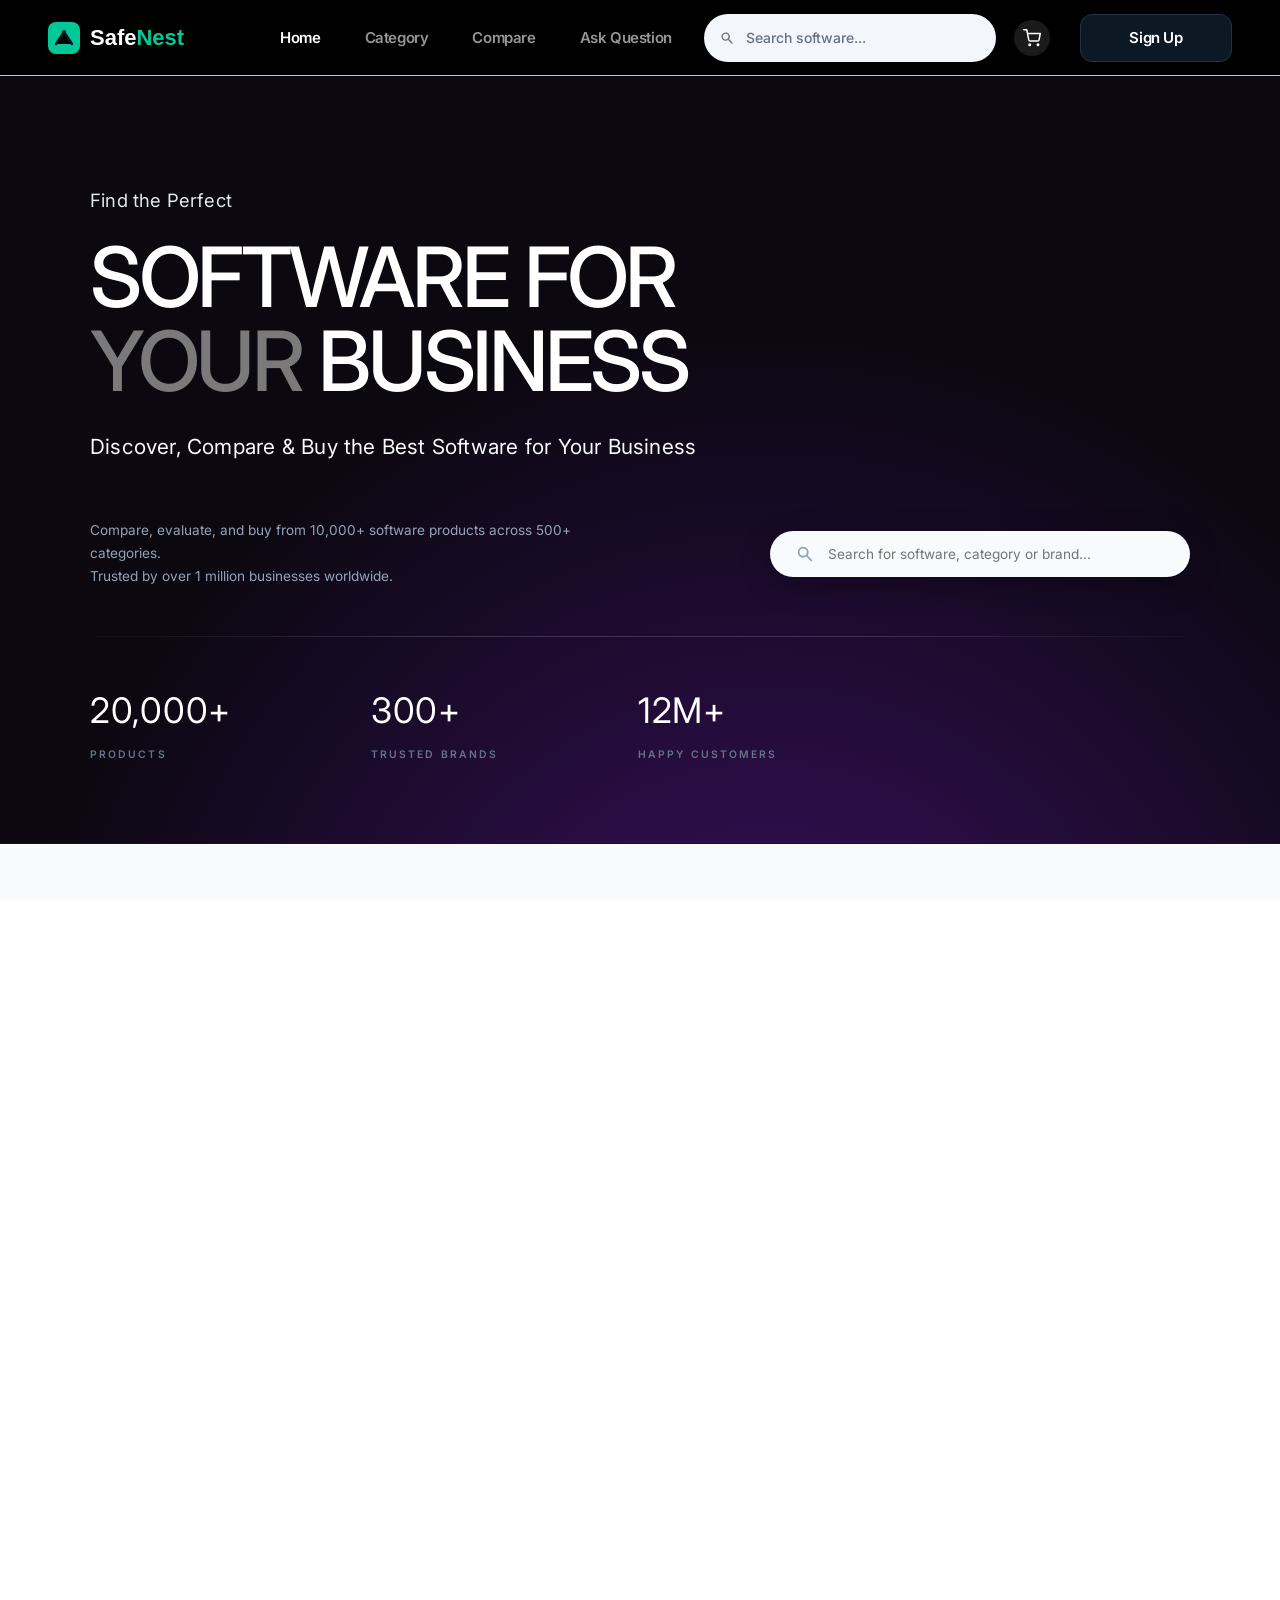
==== index.html @ b81ec0c4 "first" ====
﻿<!DOCTYPE html>
<html lang="en">

<head>
  <meta charset="UTF-8" />
  <meta name="viewport" content="width=device-width, initial-scale=1.0" />
  <title>SafeNest – Discover, Compare & Buy Software for Your Business</title>
  <meta name="description"
    content="Find 20,000+ business software solutions. Compare prices, read reviews, and buy the best software for your business needs." />
  <link rel="preconnect" href="https://fonts.googleapis.com" />
  <link rel="preconnect" href="https://fonts.gstatic.com" crossorigin />
  <link href="https://fonts.googleapis.com/css2?family=Inter:wght@400;500;600;700;800;900&display=swap"
    rel="stylesheet" />

  <link rel="stylesheet" href="main.css" />
</head>

<body style="margin:0;padding:0;font-family:'Inter',-apple-system,BlinkMacSystemFont,'Segoe UI',Roboto,sans-serif;">

  <!-- ═══════════════════════════════════════ HERO ═══════════════════════════════════════ -->
  <nav class="cmp-nav">
    <div class="cmp-nav-shell">
      <a class="cmp-nav-logo" href="index.html" aria-label="SafeNest Home">
        <img src="images/Logo_nav.svg" alt="SafeNest" />
      </a>
      <div class="cmp-nav-links">
        <a href="index.html" class="active">Home</a>
        <a href="products.html">Category</a>
        <a href="compare.html">Compare</a>
        <a href="index.html#experts">Ask Question</a>
      </div>
      <div class="cmp-nav-actions">
        <div class="cmp-nav-search">
          <svg width="14" height="14" viewBox="0 0 20 20" fill="#6b7280" aria-hidden="true">
            <path fill-rule="evenodd"
              d="M8 4a4 4 0 100 8 4 4 0 000-8zM2 8a6 6 0 1110.89 3.476l4.817 4.817a1 1 0 01-1.414 1.414l-4.816-4.816A6 6 0 012 8z"
              clip-rule="evenodd" />
          </svg>
          <input type="text" placeholder="Search software..." aria-label="Search software" />
        </div>
        <a href="pricing.html" aria-label="Cart" style="color: #fff; width: 36px; height: 36px; border-radius: 50%; background: rgba(255,255,255,0.1); display: flex; align-items: center; justify-content: center; text-decoration: none; transition: background 0.2s; margin-right: 12px;" onmouseover="this.style.background='rgba(255,255,255,0.2)'" onmouseout="this.style.background='rgba(255,255,255,0.1)'">
          <svg width="18" height="18" viewBox="0 0 24 24" fill="none" stroke="currentColor" stroke-width="2" stroke-linecap="round" stroke-linejoin="round">
            <circle cx="9" cy="21" r="1"></circle><circle cx="20" cy="21" r="1"></circle>
            <path d="M1 1h4l2.68 13.39a2 2 0 0 0 2 1.61h9.72a2 2 0 0 0 2-1.61L23 6H6"></path>
          </svg>
        </a>
        <button class="cmp-nav-signup" type="button">Sign Up</button>
      </div>
    </div>
  </nav>

    <style>
    .hero-custom-override {
      background: #0B0810;
      background: radial-gradient(circle at 60% 130%, #3A1061 0%, #0B0810 60%);
      padding: 110px 4% 80px;
      font-family: 'Inter', sans-serif;
      color: #fff;
      display: flex;
      flex-direction: column;
      justify-content: center;
      border-bottom: 1px solid rgba(255,255,255,0.05);
    }
    .hero-custom-inner {
      max-width: 1100px;
      margin: 0 auto;
      width: 100%;
    }
    .h-eyebrow {
      font-size: 1.15rem;
      font-weight: 400;
      color: #E2E8F0;
      margin-bottom: 20px;
      display: block;
      letter-spacing: 0.01em;
    }
    .h-title {
      font-size: clamp(3.2rem, 6.5vw, 6.2rem);
      font-weight: 500;
      line-height: 1;
      letter-spacing: -0.04em;
      margin: 0 0 28px;
      text-transform: uppercase;
    }
    .h-title span.muted {
      color: #7A7A7A;
    }
    .h-tagline {
      font-size: 1.3rem;
      font-weight: 400;
      color: #F8FAFC;
      margin-bottom: 56px;
      letter-spacing: 0.01em;
    }
    .h-bottom-row {
      display: flex;
      align-items: center;
      justify-content: space-between;
      gap: 40px;
      margin-bottom: 48px;
    }
    .h-desc {
      font-size: 0.85rem;
      line-height: 1.7;
      color: #94A3B8;
      max-width: 500px;
      font-weight: 400;
      margin: 0;
    }
    .h-search {
      background: #F8FAFC;
      border-radius: 999px;
      display: flex;
      align-items: center;
      padding: 14px 26px;
      width: 100%;
      max-width: 420px;
      gap: 14px;
      box-shadow: 0 8px 30px rgba(0,0,0,0.3);
    }
    .h-search svg {
      width: 18px;
      height: 18px;
      fill: #94A3B8;
      flex-shrink: 0;
    }
    .h-search input {
      background: transparent;
      border: none;
      outline: none;
      width: 100%;
      font-size: 0.85rem;
      color: #1E293B;
      font-family: inherit;
    }
    .h-separator {
      height: 1px;
      background: linear-gradient(90deg, rgba(255,255,255,0.02) 0%, rgba(255,255,255,0.15) 30%, rgba(255,255,255,0.15) 70%, rgba(255,255,255,0.02) 100%);
      width: 100%;
      margin: 0 0 45px;
    }
    .h-stats {
      display: flex;
      gap: 140px;
    }
    .h-stat-item {
      display: flex;
      flex-direction: column;
      gap: 8px;
    }
    .h-stat-num {
      font-size: 2.2rem;
      font-weight: 400;
      color: #fff;
      letter-spacing: 0.02em;
    }
    .h-stat-label {
      font-size: 0.65rem;
      font-weight: 600;
      color: #64748B;
      text-transform: uppercase;
      letter-spacing: 0.2em;
    }
    @media (max-width: 900px) {
      .h-bottom-row { flex-direction: column; align-items: flex-start; gap: 30px; }
      .h-stats { flex-wrap: wrap; gap: 40px; }
      .h-title { font-size: 3rem; }
      .h-search { max-width: 100%; }
    }
  </style>
  <section class="hero-custom-override">
    <div class="hero-custom-inner">
      <span class="h-eyebrow">Find the Perfect</span>
      <h1 class="h-title">SOFTWARE FOR<br /><span class="muted">YOUR</span> BUSINESS</h1>
      <p class="h-tagline">Discover, Compare &amp; Buy the Best Software for Your Business</p>

      <div class="h-bottom-row">
        <p class="h-desc">Compare, evaluate, and buy from 10,000+ software products across 500+ categories.<br/>Trusted by over 1 million businesses worldwide.</p>
        <form class="h-search" onsubmit="return false;">
          <svg viewBox="0 0 20 20" aria-hidden="true">
            <path fill-rule="evenodd" d="M8 4a4 4 0 100 8 4 4 0 000-8zM2 8a6 6 0 1110.89 3.476l4.817 4.817a1 1 0 01-1.414 1.414l-4.816-4.816A6 6 0 012 8z" clip-rule="evenodd" />
          </svg>
          <input type="text" placeholder="Search for software, category or brand..." aria-label="Search software, category or brand" />
        </form>
      </div>

      <div class="h-separator"></div>

      <div class="h-stats">
        <div class="h-stat-item">
          <div class="h-stat-num">20,000+</div>
          <div class="h-stat-label">PRODUCTS</div>
        </div>
        <div class="h-stat-item">
          <div class="h-stat-num">300+</div>
          <div class="h-stat-label">TRUSTED BRANDS</div>
        </div>
        <div class="h-stat-item">
          <div class="h-stat-num">12M+</div>
          <div class="h-stat-label">HAPPY CUSTOMERS</div>
        </div>
      </div>
    </div>
  </section>

  <!-- ═══════════════════════════════════════ POPULAR CATEGORIES ═══════════════════════════════════════ -->
  <section class="home-categories-section" style="padding:56px 0;background:#f8fafc;">
    <div class="container">
      <div class="home-categories-header"
        style="display:flex;align-items:end;justify-content:space-between;gap:24px;margin-bottom:28px;flex-wrap:wrap;">
        <div>
          <h2 style="font-size:clamp(1.4rem,3vw,2rem);font-weight:800;color:#1a2332;">Popular Software Categories</h2>
        </div>
        <a href="category.html" class="btn btn-outline">View All Categories &#8594;</a>
      </div>

      <div class="home-categories-grid"
        style="display:grid;grid-template-columns:repeat(4,minmax(0,1fr));gap:20px;margin-bottom:20px;">
        <a class="home-category-card" href="category.html"
          style="position:relative;height:200px;border-radius:18px;overflow:hidden;display:block;box-shadow:0 12px 30px rgba(15,23,42,.08);">
          <img src="images/pexels-pixabay-257904.jpg" alt="Accounting"
            style="width:100%;height:100%;object-fit:cover;display:block;" />
          <div
            style="position:absolute;inset:0;background:linear-gradient(180deg,transparent 30%,rgba(0,0,0,.76) 100%);">
          </div>
          <span style="position:absolute;left:16px;bottom:16px;font-size:1rem;font-weight:700;color:#fff;">Accounting
            &amp; Finance</span>
        </a>
        <a class="home-category-card" href="category.html"
          style="position:relative;height:200px;border-radius:18px;overflow:hidden;display:block;box-shadow:0 12px 30px rgba(15,23,42,.08);">
          <img src="images/pexels-fauxels-3184291.jpg" alt="ERP"
            style="width:100%;height:100%;object-fit:cover;display:block;" />
          <div
            style="position:absolute;inset:0;background:linear-gradient(180deg,transparent 30%,rgba(0,0,0,.76) 100%);">
          </div>
          <span style="position:absolute;left:16px;bottom:16px;font-size:1rem;font-weight:700;color:#fff;">ERP
            Software</span>
        </a>
        <a class="home-category-card" href="category.html"
          style="position:relative;height:200px;border-radius:18px;overflow:hidden;display:block;box-shadow:0 12px 30px rgba(15,23,42,.08);">
          <img src="images/workplace-violence-taking-place-colleagues.jpg" alt="HR"
            style="width:100%;height:100%;object-fit:cover;display:block;" />
          <div
            style="position:absolute;inset:0;background:linear-gradient(180deg,transparent 30%,rgba(0,0,0,.76) 100%);">
          </div>
          <span style="position:absolute;left:16px;bottom:16px;font-size:1rem;font-weight:700;color:#fff;">HR &amp;
            Payroll</span>
        </a>
        <a class="home-category-card" href="category.html"
          style="position:relative;height:200px;border-radius:18px;overflow:hidden;display:block;box-shadow:0 12px 30px rgba(15,23,42,.08);">
          <img src="images/pexels-alexfu-1188751.jpg" alt="CRM"
            style="width:100%;height:100%;object-fit:cover;display:block;" />
          <div
            style="position:absolute;inset:0;background:linear-gradient(180deg,transparent 30%,rgba(0,0,0,.76) 100%);">
          </div>
          <span style="position:absolute;left:16px;bottom:16px;font-size:1rem;font-weight:700;color:#fff;">CRM
            Software</span>
        </a>
      </div>

      <div class="home-categories-grid" style="display:grid;grid-template-columns:repeat(4,minmax(0,1fr));gap:20px;">
        <a class="home-category-card" href="category.html"
          style="position:relative;height:180px;border-radius:18px;overflow:hidden;display:block;box-shadow:0 12px 30px rgba(15,23,42,.08);">
          <img src="images/lock.jpeg" alt="Security" style="width:100%;height:100%;object-fit:cover;display:block;" />
          <div
            style="position:absolute;inset:0;background:linear-gradient(180deg,transparent 30%,rgba(0,0,0,.76) 100%);">
          </div>
          <span style="position:absolute;left:16px;bottom:16px;font-size:1rem;font-weight:700;color:#fff;">Cyber
            Security</span>
        </a>
        <a class="home-category-card" href="category.html"
          style="position:relative;height:180px;border-radius:18px;overflow:hidden;display:block;box-shadow:0 12px 30px rgba(15,23,42,.08);">
          <img src="images/pexels-markusspiske-4439901.jpg" alt="Cloud"
            style="width:100%;height:100%;object-fit:cover;display:block;" />
          <div
            style="position:absolute;inset:0;background:linear-gradient(180deg,transparent 30%,rgba(0,0,0,.76) 100%);">
          </div>
          <span style="position:absolute;left:16px;bottom:16px;font-size:1rem;font-weight:700;color:#fff;">Cloud
            Services</span>
        </a>
        <a class="home-category-card" href="category.html"
          style="position:relative;height:180px;border-radius:18px;overflow:hidden;display:block;box-shadow:0 12px 30px rgba(15,23,42,.08);">
          <img src="images/assets/Buy_files/img_cat_crm.webp" alt="Inventory"
            style="width:100%;height:100%;object-fit:cover;display:block;" />
          <div
            style="position:absolute;inset:0;background:linear-gradient(180deg,transparent 30%,rgba(0,0,0,.76) 100%);">
          </div>
          <span style="position:absolute;left:16px;bottom:16px;font-size:1rem;font-weight:700;color:#fff;">Inventory
            Management</span>
        </a>
        <a class="home-category-card" href="category.html"
          style="position:relative;height:180px;border-radius:18px;overflow:hidden;display:block;box-shadow:0 12px 30px rgba(15,23,42,.08);">
          <img src="images/pexels-ron-lach-8100067.jpg" alt="GST"
            style="width:100%;height:100%;object-fit:cover;display:block;" />
          <div
            style="position:absolute;inset:0;background:linear-gradient(180deg,transparent 30%,rgba(0,0,0,.76) 100%);">
          </div>
          <span style="position:absolute;left:16px;bottom:16px;font-size:1rem;font-weight:700;color:#fff;">GST &amp;
            Billing</span>
        </a>
      </div>
    </div>
  </section>

  <section class="home-compare-section" style="background:#003B3B;padding:56px 0;">
    <div class="container">
      <div class="home-compare-grid" style="display:grid;grid-template-columns:1fr 1fr;gap:48px;align-items:center;">
        <div>
          <h2 style="font-size:clamp(1.6rem,3vw,2.2rem);font-weight:800;color:#fff;line-height:1.2;margin-bottom:20px;">
            Explore and Compare<br />Software</h2>
          <p style="color:rgba(255,255,255,.65);font-size:0.92rem;line-height:1.75;margin-bottom:28px;max-width:420px;">
            Discover and compare software based on pricing, features, and specifications to make informed decisions for
            your business or personal needs.</p>
          <a href="products.html"
            style="display:inline-flex;align-items:center;gap:8px;border:1.5px solid rgba(255,255,255,.7);color:#fff;font-size:0.88rem;font-weight:600;padding:10px 22px;border-radius:8px;text-decoration:none;transition:all .2s;">Compare
            Software &#8594;</a>
        </div>
        <div style="display:flex;justify-content:center;">
          <div class="home-compare-card"
            style="background:#fff;border-radius:24px;padding:12px;box-shadow:0 20px 60px rgba(0,0,0,.25);position:relative;max-width:400px;width:100%;">
            <img src="images/step_3.png" alt="Business man comparing software"
              style="width:100%;height:auto;border-radius:16px;display:block;" />
            <div class="home-compare-payments"
              style="position:absolute;top:24px;right:24px;background:#fff;border-radius:12px;padding:10px 14px;box-shadow:0 4px 16px rgba(0,0,0,.12);">
              <div style="display:flex;gap:6px;align-items:center;margin-bottom:6px;">
                <span style="font-size:0.65rem;font-weight:700;color:#4285F4;">G Pay</span>
                <span style="font-size:0.65rem;font-weight:700;color:#6772E5;">stripe</span>
                <span style="font-size:0.65rem;font-weight:700;color:#00BAF2;">Paytm</span>
              </div>
              <div style="display:flex;gap:6px;align-items:center;">
                <span style="font-size:0.65rem;font-weight:700;color:#1A1F71;">VISA</span>
                <span
                  style="width:20px;height:13px;background:linear-gradient(135deg,#EB001B,#F79E1B);border-radius:3px;display:inline-block;"></span>
                <span style="font-size:0.65rem;font-weight:700;color:#FF6900;">bharatPe</span>
              </div>
            </div>
            <div class="home-compare-toast"
              style="position:absolute;bottom:36px;left:24px;background:#fff;border-radius:10px;padding:10px 14px;box-shadow:0 4px 16px rgba(0,0,0,.15);display:flex;align-items:center;gap:8px;">
              <span
                style="width:22px;height:22px;background:#00C896;border-radius:50%;display:flex;align-items:center;justify-content:center;font-size:0.7rem;color:#fff;flex-shrink:0;">&#10003;</span>
              <div>
                <div style="font-size:0.75rem;font-weight:700;color:#1A2332;">Congratulations</div>
                <div style="font-size:0.68rem;color:#94A3B8;">Your order is confirmed</div>
              </div>
            </div>
          </div>
        </div>
      </div>
    </div>
  </section>
  <section class="by-cat">
    <div class="by-cat-shell">
      <h2 class="by-cat-heading">Software by Category</h2>
      <div class="cat-tabs">
        <button class="cat-tab" type="button">Accounting Software</button>
        <button class="cat-tab active" type="button">Antivirus Software</button>
        <button class="cat-tab" type="button">HR Software</button>
        <button class="cat-tab" type="button">POS Software</button>
        <button class="cat-tab" type="button">CRM Software</button>
      </div>

      <div class="software-cards">
        <article class="sw-box-card">
          <div class="sw-box-media">
            <img src="images/592_QuickHealAntiVirusPro.webp" alt="Quick Heal Antivirus Pro" />
            <span class="sw-download">&#8595;</span>
          </div>
          <div class="sw-box-body">
            <div class="sw-box-name">Quick Heal Antivirus Pro</div>
            <div class="sw-box-vendor">Quick Heal Technologies</div>
            <div class="sw-box-rating">
              <span class="sw-stars">&#9733;&#9733;&#9733;&#9733;&#9734;</span>
              <span>4.0</span>
            </div>
            <div class="sw-box-price">&#8377;299 <span class="orig">&#8377;979</span></div>
            <div class="sw-box-save">Save 69%</div>
          </div>
        </article>

        <article class="sw-box-card">
          <div class="sw-box-media">
            <span class="sw-badge">Hot</span>
            <img src="images/4352_KasperskyAnti-Virus.webp" alt="Kaspersky Antivirus" />
          </div>
          <div class="sw-box-body">
            <div class="sw-box-name">Kaspersky Antivirus</div>
            <div class="sw-box-vendor">Kaspersky Lab</div>
            <div class="sw-box-rating">
              <span class="sw-stars">&#9733;&#9733;&#9733;&#9733;&#9734;</span>
              <span>4.2</span>
            </div>
            <div class="sw-box-price">&#8377;221 <span class="orig">&#8377;480</span></div>
            <div class="sw-box-save">Save 54%</div>
          </div>
        </article>

        <article class="sw-box-card">
          <div class="sw-box-media">
            <img src="images/29674_29674_K7UltimateSecurityInfiniti.webp" alt="K7 Ultimate Security Infiniti" />
          </div>
          <div class="sw-box-body">
            <div class="sw-box-name">K7 Ultimate Security Infiniti</div>
            <div class="sw-box-vendor">K7 Computing</div>
            <div class="sw-box-rating">
              <span class="sw-stars">&#9733;&#9733;&#9733;&#9733;&#9733;</span>
              <span>5.0</span>
            </div>
            <div class="sw-box-price">&#8377;2,372 <span class="orig">&#8377;13,999</span></div>
            <div class="sw-box-save">Save 83%</div>
          </div>
        </article>
      </div>
    </div>
  </section>


  <section class="home-enterprise" style="background:#0A3D2E;padding:64px 0;">
    <div class="container">
      <div class="home-enterprise-head" style="text-align:center;margin-bottom:48px;">
        <h2 style="font-size:clamp(1.6rem,3vw,2.2rem);font-weight:800;color:#fff;margin-bottom:16px;">Introducing
          SafeNest Enterprise</h2>
        <p style="color:rgba(255,255,255,.6);font-size:0.95rem;line-height:1.75;max-width:580px;margin:0 auto;">
          Streamlining tech discovery and procurement while enabling scalable, adaptable IT solutions for future growth.
        </p>
      </div>

      <div class="home-enterprise-grid" style="display:grid;grid-template-columns:1fr 1fr;gap:48px;align-items:center;">
        <div class="home-enterprise-media" style="position:relative;height:340px;">
          <div class="home-enterprise-main"
            style="position:absolute;top:0;left:60px;width:78%;border-radius:20px;overflow:hidden;box-shadow:0 20px 50px rgba(0,0,0,.3);">
            <img src="images/pexels-fauxels-3184291.jpg" alt="Enterprise Team"
              style="width:100%;height:auto;display:block;" />
          </div>
          <div class="home-enterprise-float"
            style="position:absolute;bottom:0;left:0;width:42%;border-radius:16px;overflow:hidden;box-shadow:0 12px 32px rgba(0,0,0,.35);border:4px solid #0A3D2E;">
            <img src="images/pexels-markusspiske-4439901.jpg" alt="Technology"
              style="width:100%;height:auto;display:block;" />
          </div>
        </div>

        <div class="home-enterprise-card-grid" style="display:grid;grid-template-columns:1fr 1fr;gap:16px;">
          <div class="home-enterprise-card"
            style="background:rgba(255,255,255,.08);border:1px solid rgba(255,255,255,.12);border-radius:16px;padding:22px;">
            <h4 style="font-size:1rem;font-weight:700;color:#fff;margin-bottom:8px;">Cyber Security</h4>
            <p style="font-size:0.82rem;color:rgba(255,255,255,.55);line-height:1.6;">Enterprise-grade protection for
              your business data</p>
          </div>
          <div class="home-enterprise-card"
            style="background:rgba(255,255,255,.08);border:1px solid rgba(255,255,255,.12);border-radius:16px;padding:22px;">
            <h4 style="font-size:1rem;font-weight:700;color:#fff;margin-bottom:8px;">Infrastructure</h4>
            <p style="font-size:0.82rem;color:rgba(255,255,255,.55);line-height:1.6;">Scalable and resilient IT
              infrastructure solutions</p>
          </div>
          <div class="home-enterprise-card"
            style="background:rgba(255,255,255,.08);border:1px solid rgba(255,255,255,.12);border-radius:16px;padding:22px;">
            <h4 style="font-size:1rem;font-weight:700;color:#fff;margin-bottom:8px;">Cloud Services</h4>
            <p style="font-size:0.82rem;color:rgba(255,255,255,.55);line-height:1.6;">Multi-cloud strategies for agile
              businesses</p>
          </div>
          <div class="home-enterprise-card"
            style="background:rgba(255,255,255,.08);border:1px solid rgba(255,255,255,.12);border-radius:16px;padding:22px;">
            <h4 style="font-size:1rem;font-weight:700;color:#fff;margin-bottom:8px;">Network</h4>
            <p style="font-size:0.82rem;color:rgba(255,255,255,.55);line-height:1.6;">High-performance networking and
              connectivity</p>
          </div>
        </div>
      </div>
    </div>
  </section>
  <section class="home-experts" style="background:#E8F6F3;padding:72px 0;" id="experts">
    <div class="container">
      <div class="home-experts-grid" style="display:grid;grid-template-columns:1fr 1.1fr;gap:56px;align-items:center;">

        <!-- LEFT: Heading + description -->
        <div class="home-experts-copy" style="padding-top:0;max-width:480px;">
          <h2
            style="font-size:clamp(1.7rem,3vw,2.4rem);font-weight:900;color:#1A2332;line-height:1.2;margin-bottom:18px;">
            Anything About Software<br /><span style="color:#006B54;">Ask Experts!!</span></h2>
          <p style="font-size:0.95rem;color:#475569;line-height:1.75;">Get bespoke advice from our senior software
            architects. Whether you're selecting a stack or optimizing legacy systems, we're here to guide your digital
            strategy.</p>
        </div>

        <!-- RIGHT: Form card -->
        <div class="home-experts-card"
          style="background:#fff;border-radius:20px;padding:32px;box-shadow:0 8px 32px rgba(0,0,0,.08);">
          <!-- Question section -->
          <div style="margin-bottom:24px;">
            <div style="font-size:0.72rem;font-weight:700;color:#94A3B8;letter-spacing:.08em;margin-bottom:6px;">
              ANYTHING ABOUT SOFTWARE... ASK EXPERTS!!</div>
            <div style="font-size:0.78rem;color:#64748B;margin-bottom:8px;">Ask your question</div>
            <textarea placeholder="E.g. 'Best use of accounting software'" rows="3"
              style="width:100%;border:1px solid #E2E8F0;border-radius:10px;padding:12px 14px;font-size:0.88rem;color:#1A2332;outline:none;resize:none;font-family:inherit;background:#F8FAFC;"></textarea>
          </div>

          <!-- I am looking for -->
          <div style="margin-bottom:24px;">
            <div style="font-size:0.72rem;font-weight:700;color:#94A3B8;letter-spacing:.08em;margin-bottom:12px;">I AM
              LOOKING FOR:</div>
            <div class="home-experts-radio-row" style="display:flex;gap:24px;align-items:center;">
              <label style="display:flex;align-items:center;gap:8px;font-size:0.88rem;color:#1A2332;cursor:pointer;">
                <input type="radio" name="intent" value="buy" style="accent-color:#006B54;width:16px;height:16px;" />
                Buying Software
              </label>
              <label style="display:flex;align-items:center;gap:8px;font-size:0.88rem;color:#1A2332;cursor:pointer;">
                <input type="radio" name="intent" value="info" style="accent-color:#006B54;width:16px;height:16px;" />
                Just Information
              </label>
            </div>
          </div>

          <!-- Notification section -->
          <div style="font-size:1rem;font-weight:700;color:#1A2332;margin-bottom:16px;">Where should we send secure
            notifications?</div>

          <!-- Full Name + Email -->
          <div class="home-experts-two-col"
            style="display:grid;grid-template-columns:1fr 1fr;gap:14px;margin-bottom:14px;">
            <div>
              <div style="font-size:0.7rem;font-weight:700;color:#94A3B8;letter-spacing:.08em;margin-bottom:6px;">FULL
                NAME</div>
              <input type="text" placeholder="John Doe"
                style="width:100%;border:1px solid #E2E8F0;border-radius:8px;padding:11px 13px;font-size:0.88rem;outline:none;font-family:inherit;background:#F8FAFC;box-sizing:border-box;" />
            </div>
            <div>
              <div style="font-size:0.7rem;font-weight:700;color:#94A3B8;letter-spacing:.08em;margin-bottom:6px;">EMAIL
                ID</div>
              <input type="email" placeholder="name@company.com"
                style="width:100%;border:1px solid #E2E8F0;border-radius:8px;padding:11px 13px;font-size:0.88rem;outline:none;font-family:inherit;background:#F8FAFC;box-sizing:border-box;" />
            </div>
          </div>

          <!-- Mobile + Profession -->
          <div class="home-experts-two-col"
            style="display:grid;grid-template-columns:1fr 1fr;gap:14px;margin-bottom:20px;">
            <div>
              <div style="font-size:0.7rem;font-weight:700;color:#94A3B8;letter-spacing:.08em;margin-bottom:6px;">MOBILE
                NO</div>
              <div class="home-experts-phone-row" style="display:flex;gap:6px;">
                <select
                  style="border:1px solid #E2E8F0;border-radius:8px;padding:11px 8px;font-size:0.85rem;outline:none;font-family:inherit;background:#F8FAFC;width:64px;">
                  <option>+1</option>
                  <option>+91</option>
                  <option>+44</option>
                </select>
                <input type="tel" placeholder="000-000-0000"
                  style="flex:1;border:1px solid #E2E8F0;border-radius:8px;padding:11px 13px;font-size:0.88rem;outline:none;font-family:inherit;background:#F8FAFC;" />
              </div>
            </div>
            <div>
              <div style="font-size:0.7rem;font-weight:700;color:#94A3B8;letter-spacing:.08em;margin-bottom:6px;">SELECT
                PROFESSION</div>
              <select
                style="width:100%;border:1px solid #E2E8F0;border-radius:8px;padding:11px 13px;font-size:0.88rem;outline:none;font-family:inherit;background:#F8FAFC;color:#64748B;">
                <option>Choose your role</option>
                <option>Business Owner</option>
                <option>IT Manager</option>
                <option>Developer</option>
                <option>Student</option>
                <option>Other</option>
              </select>
            </div>
          </div>

          <!-- Privacy note + Submit -->
          <div style="font-size:0.74rem;color:#94A3B8;margin-bottom:14px;line-height:1.6;">By submitting this form, you
            agree to our <a href="#" style="color:#006B54;text-decoration:underline;">Privacy Policy</a> and will
            receive a secure notification once an expert reviews your inquiry.</div>
          <button
            style="width:100%;background:#0A3D2E;color:#fff;font-size:0.92rem;font-weight:700;padding:15px;border:none;border-radius:10px;cursor:pointer;letter-spacing:.02em;">Submit
            Your Question</button>
        </div>

      </div>
    </div>
  </section>

  <!-- ═══════════════════════════════════════ EXPERT GUIDANCE BANNER ═══════════════════════════════════════ -->
  <div class="expert-banner">
    <div class="container">
      <div class="expert-inner">
        <div>
          <h3>Need Expert Guidance? We're Here to Help!</h3>
          <p>Talk to our software experts and get personalised recommendations for your business.</p>
        </div>
        <div class="expert-cta-actions" style="display:flex;gap:12px;flex-wrap:wrap;">
          <a href="tel:+918080908090" class="btn btn-outline-white"> +91 8080 908090</a>
          <a href="#experts" class="btn btn-primary">Ask an Expert</a>
        </div>
      </div>
    </div>
  </div>

  <!-- ═══════════════════════════════════════ FOOTER ═══════════════════════════════════════ -->
  <footer class="footer">
    <div class="container">
      <div class="footer-grid">
        <div class="footer-brand">
          <a href="index.html" class="nav-logo" style="font-size:1.2rem;">
            <svg viewBox="0 0 32 32" fill="none">
              <rect width="32" height="32" rx="8" fill="#00C896" />
              <path d="M8 22L16 10l8 12" stroke="#0A1628" stroke-width="2.5" stroke-linecap="round"
                stroke-linejoin="round" />
              <circle cx="16" cy="10" r="2" fill="#0A1628" />
            </svg>
            Safe<span>Nest</span>
          </a>
          <p>India's most trusted software marketplace. Discover, compare, and buy the best software for your business
            needs.</p>
          <div class="app-badges">
            <a href="#" class="app-badge">📱 App Store</a>
            <a href="#" class="app-badge">▶ Google Play</a>
          </div>
          <div class="footer-socials" style="margin-top:16px;">
            <a href="#">in</a>
            <a href="#">𝕏</a>
            <a href="#">f</a>
            <a href="#">▶</a>
          </div>
        </div>

        <div class="footer-col">
          <h4>Products</h4>
          <ul>
            <li><a href="products.html">All Software</a></li>
            <li><a href="category.html">Categories</a></li>
            <li><a href="#">New Arrivals</a></li>
            <li><a href="#">Deals &amp; Offers</a></li>
            <li><a href="#">Top Rated</a></li>
            <li><a href="#">Free Software</a></li>
          </ul>
        </div>

        <div class="footer-col">
          <h4>Company</h4>
          <ul>
            <li><a href="#">About Us</a></li>
            <li><a href="#">Careers</a></li>
            <li><a href="#">Press</a></li>
            <li><a href="#">Partners</a></li>
            <li><a href="#">Blog</a></li>
            <li><a href="#">Contact</a></li>
          </ul>
        </div>

        <div class="footer-col">
          <h4>Resources</h4>
          <ul>
            <li><a href="#">Buyer's Guide</a></li>
            <li><a href="#">Software Reviews</a></li>
            <li><a href="#">Comparisons</a></li>
            <li><a href="#">Case Studies</a></li>
            <li><a href="#">Webinars</a></li>
            <li><a href="#">API Docs</a></li>
          </ul>
        </div>

        <div class="footer-col">
          <h4>Support</h4>
          <ul>
            <li><a href="#">Help Centre</a></li>
            <li><a href="#">Live Chat</a></li>
            <li><a href="#">Privacy Policy</a></li>
            <li><a href="#">Terms of Service</a></li>
            <li><a href="#">Refund Policy</a></li>
            <li><a href="#">Sitemap</a></li>
          </ul>
        </div>
      </div>

      <div class="footer-bottom">
        <p style="color:rgba(255,255,255,.4);">© 2025 SafeNest Pvt. Ltd. All rights reserved.</p>
        <p style="color:rgba(255,255,255,.4);">Made with in India</p>
      </div>
    </div>
  </footer>

  <script>
    (() => {
      const STYLE_ID = "page-loader-style";
      const OVERLAY_ID = "page-loader-overlay";
      const NAV_STYLE_ID = "page-loader-nav-style";
      const NAV_DELAY_MS = 720;
      let isNavigating = false;

      const addStyle = (id, css) => {
        if (document.getElementById(id)) return;
        const style = document.createElement("style");
        style.id = id;
        style.textContent = css;
        document.head.appendChild(style);
      };

      const ensureStyles = () => {
        addStyle(
          STYLE_ID,
          `.page-loader-active{overflow:hidden}.page-loader-overlay{position:fixed;inset:0;display:flex;align-items:center;justify-content:center;background:rgba(4,7,12,.94);opacity:0;visibility:hidden;pointer-events:none;transition:opacity .25s ease,visibility .25s ease;z-index:99999}.page-loader-overlay.is-visible{opacity:1;visibility:visible;pointer-events:auto}.page-loader-overlay .loader-wrapper{position:relative;display:flex;align-items:center;justify-content:center;gap:2px;min-height:120px;margin:0;font-family:'Poppins','Inter',sans-serif;font-size:1.6em;font-weight:600;user-select:none;color:#fff;transform:scale(1.5)}.page-loader-overlay .loader{position:absolute;inset:0;z-index:1;background-color:transparent;-webkit-mask:repeating-linear-gradient(90deg,transparent 0,transparent 6px,#000 7px,#000 8px);mask:repeating-linear-gradient(90deg,transparent 0,transparent 6px,#000 7px,#000 8px)}.page-loader-overlay .loader::after{content:'';position:absolute;inset:0;background-image:radial-gradient(circle at 50% 50%,rgb(200,255,0) 0,transparent 50%),radial-gradient(circle at 45% 45%,#f00 0,transparent 45%),radial-gradient(circle at 55% 55%,#0ff 0,transparent 45%),radial-gradient(circle at 45% 55%,#0f0 0,transparent 45%),radial-gradient(circle at 55% 45%,#00f 0,transparent 45%);-webkit-mask:radial-gradient(circle at 50% 50%,transparent 0,transparent 10%,#000 25%);mask:radial-gradient(circle at 50% 50%,transparent 0,transparent 10%,#000 25%);animation:page-loader-transform 2s infinite alternate,page-loader-opacity 4s infinite;animation-timing-function:cubic-bezier(.6,.8,.5,1)}.page-loader-overlay .loader-letter{display:inline-block;opacity:0;animation:page-loader-letter 4s infinite linear;z-index:2}.page-loader-overlay .loader-letter:nth-child(1){animation-delay:.10s}.page-loader-overlay .loader-letter:nth-child(2){animation-delay:.205s}.page-loader-overlay .loader-letter:nth-child(3){animation-delay:.31s}.page-loader-overlay .loader-letter:nth-child(4){animation-delay:.415s}.page-loader-overlay .loader-letter:nth-child(5){animation-delay:.521s}.page-loader-overlay .loader-letter:nth-child(6){animation-delay:.626s}.page-loader-overlay .loader-letter:nth-child(7){animation-delay:.731s}@keyframes page-loader-transform{0%{transform:translateX(-55%)}100%{transform:translateX(55%)}}@keyframes page-loader-opacity{0%,100%{opacity:0}15%{opacity:1}65%{opacity:0}}@keyframes page-loader-letter{0%{opacity:0}5%{opacity:1;text-shadow:0 0 4px #000;transform:scale(1.1) translateY(-2px)}20%{opacity:.2}100%{opacity:0}}@media (max-width:640px){.page-loader-overlay .loader-wrapper{transform:scale(1.05);font-size:1.35em}}`
        );
      };

      const ensureOverlay = () => {
        let overlay = document.getElementById(OVERLAY_ID);
        if (overlay) return overlay;

        overlay = document.createElement("div");
        overlay.id = OVERLAY_ID;
        overlay.className = "page-loader-overlay";
        overlay.setAttribute("aria-hidden", "true");
        overlay.innerHTML =
          '<div class="loader-wrapper"><span class="loader-letter">L</span><span class="loader-letter">O</span><span class="loader-letter">A</span><span class="loader-letter">D</span><span class="loader-letter">I</span><span class="loader-letter">N</span><span class="loader-letter">G</span><div class="loader"></div></div>';
        document.body.appendChild(overlay);
        return overlay;
      };

      const ensureNavStyles = () => {
        addStyle(
          NAV_STYLE_ID,
          `.cmp-nav-toggle{display:none;width:46px;height:46px;align-items:center;justify-content:center;flex-direction:column;gap:5px;border:1px solid rgba(255,255,255,.14);border-radius:14px;background:#0d1825;color:#fff;box-shadow:0 10px 24px rgba(0,0,0,.18);flex:0 0 auto}.cmp-nav-toggle span{display:block;width:18px;height:2px;background:currentColor;border-radius:999px;transition:transform .2s ease,opacity .2s ease}.cmp-nav-toggle[aria-expanded='true'] span:nth-child(1){transform:translateY(7px) rotate(45deg)}.cmp-nav-toggle[aria-expanded='true'] span:nth-child(2){opacity:0}.cmp-nav-toggle[aria-expanded='true'] span:nth-child(3){transform:translateY(-7px) rotate(-45deg)}@media (max-width:900px){.cmp-nav{padding:14px 16px !important;min-height:auto !important;align-items:center !important;gap:12px !important}.cmp-nav-shell{width:100% !important;min-height:auto !important;padding:0 !important}.cmp-nav,.cmp-nav-shell{display:flex !important;flex-wrap:wrap !important;align-items:center !important;justify-content:space-between !important;row-gap:12px !important}.cmp-nav-logo{margin-right:auto !important}.cmp-nav-toggle{display:inline-flex !important}.cmp-nav .cmp-nav-links,.cmp-nav .cmp-nav-actions{display:none !important;width:100% !important;flex:0 0 100% !important;margin-left:0 !important}.cmp-nav.cmp-nav-open,.cmp-nav.cmp-nav-open .cmp-nav-shell,.cmp-nav.cmp-nav-open .cmp-nav-links,.cmp-nav.cmp-nav-open .cmp-nav-actions{background:#000 !important}.cmp-nav.cmp-nav-open .cmp-nav-links{display:flex !important;flex-direction:column !important;align-items:stretch !important;gap:8px !important;padding-top:8px !important}.cmp-nav.cmp-nav-open .cmp-nav-links a{display:block !important;width:100% !important;padding:12px 14px !important;border-radius:12px !important;background:rgba(255,255,255,.04) !important}.cmp-nav.cmp-nav-open .cmp-nav-actions{display:flex !important;flex-direction:column !important;align-items:stretch !important;gap:12px !important;padding-bottom:4px !important}.cmp-nav.cmp-nav-open .cmp-nav-search{display:flex !important;width:100% !important;max-width:none !important;min-width:0 !important;height:48px !important}.cmp-nav.cmp-nav-open .cmp-nav-actions>a{margin-right:0 !important;align-self:flex-start !important}.cmp-nav.cmp-nav-open .cmp-nav-signup{width:100% !important;min-width:0 !important}}@media (max-width:560px){.cmp-nav{padding:12px 14px !important}.cmp-nav-logo img{height:34px !important}}`
        );
      };

      const setNavOpenState = (nav, toggle, isOpen) => {
        nav.classList.toggle("cmp-nav-open", isOpen);
        toggle.setAttribute("aria-expanded", isOpen ? "true" : "false");
        toggle.setAttribute("aria-label", isOpen ? "Close navigation menu" : "Open navigation menu");
      };

      const setupMobileNav = () => {
        ensureNavStyles();

        document.querySelectorAll(".cmp-nav").forEach((nav, index) => {
          if (nav.dataset.mobileNavReady === "true") return;

          const navShell = nav.querySelector(".cmp-nav-shell");
          const toggleHost = navShell || nav;
          const links = toggleHost.querySelector(".cmp-nav-links");
          const actions = toggleHost.querySelector(".cmp-nav-actions");
          if (!links || !actions) return;

          const toggle = document.createElement("button");
          toggle.type = "button";
          toggle.className = "cmp-nav-toggle";
          toggle.setAttribute("aria-expanded", "false");
          toggle.setAttribute("aria-label", "Open navigation menu");
          toggle.setAttribute("aria-controls", `cmp-mobile-nav-${index}`);
          toggle.innerHTML = "<span></span><span></span><span></span>";

          links.id = `cmp-mobile-nav-${index}`;
          toggleHost.insertBefore(toggle, links);

          toggle.addEventListener("click", () => {
            setNavOpenState(nav, toggle, !nav.classList.contains("cmp-nav-open"));
          });

          const closeOnLink = (event) => {
            if (event.target.closest("a[href]")) setNavOpenState(nav, toggle, false);
          };

          links.addEventListener("click", closeOnLink);
          actions.addEventListener("click", closeOnLink);

          document.addEventListener("click", (event) => {
            if (!nav.contains(event.target)) setNavOpenState(nav, toggle, false);
          });

          document.addEventListener("keydown", (event) => {
            if (event.key === "Escape") setNavOpenState(nav, toggle, false);
          });

          window.addEventListener("resize", () => {
            if (window.innerWidth > 900) setNavOpenState(nav, toggle, false);
          });

          nav.dataset.mobileNavReady = "true";
        });
      };

      const ensureLoader = () => {
        ensureStyles();
        return ensureOverlay();
      };

      const resetLoader = () => {
        const overlay = document.getElementById(OVERLAY_ID);
        isNavigating = false;
        document.body.classList.remove("page-loader-active");
        if (overlay) overlay.classList.remove("is-visible");
      };

      const showLoader = (nextHref) => {
        const overlay = ensureLoader();
        if (isNavigating) return;

        isNavigating = true;
        document.body.classList.add("page-loader-active");
        overlay.classList.add("is-visible");

        if (nextHref) {
          window.setTimeout(() => {
            window.location.href = nextHref;
          }, NAV_DELAY_MS);
        }
      };

      const isModifiedClick = (event) =>
        event.metaKey || event.ctrlKey || event.shiftKey || event.altKey || event.button !== 0;

      const isSameDocument = (url) =>
        url.pathname === window.location.pathname && url.search === window.location.search;

      const resolveInternalHref = (rawHref) => {
        if (!rawHref) return null;
        const trimmedHref = rawHref.trim();
        if (!trimmedHref || trimmedHref === "#" || trimmedHref.startsWith("javascript:")) return null;
        if (trimmedHref.startsWith("mailto:") || trimmedHref.startsWith("tel:")) return null;

        const url = new URL(trimmedHref, window.location.href);
        return url.origin === window.location.origin ? url : null;
      };

      const handleInlineLocationClick = (event) => {
        const trigger = event.target.closest("[onclick*='location.href'], [onclick*='window.location.href']");
        if (!trigger || trigger.closest("a[href]")) return false;

        const onclickValue = trigger.getAttribute("onclick");
        const match = onclickValue && onclickValue.match(/(?:window\.)?location\.href\s*=\s*['"]([^'"]+)['"]/);
        if (!match) return false;

        const url = resolveInternalHref(match[1]);
        if (!url || isSameDocument(url)) return false;

        event.preventDefault();
        event.stopPropagation();
        if (typeof event.stopImmediatePropagation === "function") event.stopImmediatePropagation();
        showLoader(url.href);
        return true;
      };

      const handleAnchorClick = (event) => {
        const anchor = event.target.closest("a[href]");
        if (!anchor) return;
        if (anchor.target && anchor.target !== "_self") return;
        if (anchor.hasAttribute("download") || anchor.dataset.noLoader !== undefined) return;
        if (isModifiedClick(event)) return;

        const url = resolveInternalHref(anchor.getAttribute("href"));
        if (!url || isSameDocument(url)) return;

        event.preventDefault();
        showLoader(url.href);
      };

      const bindEvents = () => {
        document.addEventListener(
          "click",
          (event) => {
            if (handleInlineLocationClick(event)) return;
            handleAnchorClick(event);
          },
          true
        );
        window.addEventListener("pageshow", resetLoader);
        window.addEventListener("load", resetLoader);
      };

      const init = () => {
        ensureLoader();
        setupMobileNav();
        resetLoader();
        bindEvents();
        window.showPageLoader = showLoader;
      };

      if (document.readyState === "loading") {
        document.addEventListener("DOMContentLoaded", init);
      } else {
        init();
      }
    })();
  </script>
</body>

</html>
---- main.css ----
/* =============================================
   SAFENEST CLONE — style.css
   Design System: Inter · Dark Teal · Premium SaaS
   ============================================= */

/* 1. Google Fonts */
@import url('https://fonts.googleapis.com/css2?family=Inter:wght@300;400;500;600;700;800;900&display=swap');

/* 2. CSS Custom Properties */
:root {
  --clr-primary:    #0A3D2E;   /* deep forest green */
  --clr-primary-md: #0D5C40;
  --clr-accent:     #00C896;   /* bright teal-green */
  --clr-accent-lt:  #E6FBF5;
  --clr-dark:       #0A1628;   /* near-black navy */
  --clr-dark2:      #112240;
  --clr-white:      #FFFFFF;
  --clr-gray-50:    #F8FAFC;
  --clr-gray-100:   #F1F5F9;
  --clr-gray-200:   #E2E8F0;
  --clr-gray-400:   #94A3B8;
  --clr-gray-600:   #475569;
  --clr-gray-800:   #1E293B;
  --clr-text:       #1A2332;
  --clr-text-muted: #64748B;
  --clr-border:     #E2E8F0;
  --clr-yellow:     #F59E0B;
  --clr-red:        #EF4444;

  --ff-base: 'Inter', system-ui, -apple-system, sans-serif;
  --fw-light:  300;
  --fw-reg:    400;
  --fw-med:    500;
  --fw-semi:   600;
  --fw-bold:   700;
  --fw-xbold:  800;
  --fw-black:  900;

  --radius-sm:  6px;
  --radius-md:  12px;
  --radius-lg:  20px;
  --radius-xl:  28px;
  --radius-full: 9999px;

  --shadow-sm: 0 1px 3px rgba(0,0,0,.07);
  --shadow-md: 0 4px 16px rgba(0,0,0,.09);
  --shadow-lg: 0 10px 40px rgba(0,0,0,.12);

  --transition: 0.22s ease;

  --container: 1240px;
  --nav-h: 68px;
}

/* 3. Reset & Base */
*, *::before, *::after { box-sizing: border-box; margin: 0; padding: 0; }
html { scroll-behavior: smooth; -webkit-text-size-adjust: 100%; height: 100%; }
body {
  font-family: var(--ff-base);
  font-size: 15px;
  line-height: 1.6;
  color: var(--clr-text);
  background: var(--clr-white);
  -webkit-font-smoothing: antialiased;
  height: 100%;
}
img { display: block; max-width: 100%; height: auto; }
a { color: inherit; text-decoration: none; }
ul { list-style: none; }
button { font-family: inherit; cursor: pointer; border: none; background: none; }
input, select, textarea { font-family: inherit; }

/* 4. Utility Layout */
.container {
  width: 100%;
  max-width: var(--container);
  margin: 0 auto;
  padding: 0 24px;
}
.section { padding: 72px 0; }
.section-sm { padding: 48px 0; }
.flex { display: flex; }
.flex-center { display: flex; align-items: center; justify-content: center; }
.flex-between { display: flex; align-items: center; justify-content: space-between; }
.grid-2 { display: grid; grid-template-columns: repeat(2, 1fr); gap: 24px; }
.grid-3 { display: grid; grid-template-columns: repeat(3, 1fr); gap: 24px; }
.grid-4 { display: grid; grid-template-columns: repeat(4, 1fr); gap: 20px; }
.grid-5 { display: grid; grid-template-columns: repeat(5, 1fr); gap: 16px; }
.text-center { text-align: center; }
.text-muted { color: var(--clr-text-muted); }
.text-accent { color: var(--clr-accent); }
.text-white { color: var(--clr-white); }
.fw-semi { font-weight: var(--fw-semi); }
.fw-bold { font-weight: var(--fw-bold); }
.gap-8 { gap: 8px; }
.gap-12 { gap: 12px; }
.gap-16 { gap: 16px; }

/* 5. Typography Scale */
.h1 { font-size: clamp(2rem, 5vw, 3.4rem); font-weight: var(--fw-black); line-height: 1.15; }
.h2 { font-size: clamp(1.5rem, 3vw, 2.2rem); font-weight: var(--fw-bold); line-height: 1.25; }
.h3 { font-size: clamp(1.1rem, 2.5vw, 1.5rem); font-weight: var(--fw-bold); line-height: 1.3; }
.h4 { font-size: 1.1rem; font-weight: var(--fw-semi); }
.section-tag {
  display: inline-block;
  font-size: 0.78rem;
  font-weight: var(--fw-semi);
  letter-spacing: .12em;
  text-transform: uppercase;
  color: var(--clr-accent);
  margin-bottom: 10px;
}
.section-title { font-size: clamp(1.4rem, 3vw, 2rem); font-weight: var(--fw-bold); color: var(--clr-text); }
.section-subtitle { color: var(--clr-text-muted); font-size: 1rem; margin-top: 8px; }

/* 6. Buttons */
.btn {
  display: inline-flex;
  align-items: center;
  gap: 8px;
  padding: 10px 22px;
  border-radius: var(--radius-full);
  font-size: 0.92rem;
  font-weight: var(--fw-semi);
  transition: all var(--transition);
  white-space: nowrap;
}
.btn-primary {
  background: var(--clr-accent);
  color: var(--clr-dark);
}
.btn-primary:hover { background: #00b386; transform: translateY(-1px); box-shadow: 0 6px 20px rgba(0,200,150,.35); }
.btn-dark {
  background: var(--clr-dark);
  color: var(--clr-white);
}
.btn-dark:hover { background: var(--clr-dark2); transform: translateY(-1px); }
.btn-outline {
  background: transparent;
  border: 1.5px solid var(--clr-border);
  color: var(--clr-text);
}
.btn-outline:hover { border-color: var(--clr-accent); color: var(--clr-accent); }
.btn-outline-white {
  background: transparent;
  border: 1.5px solid rgba(255,255,255,.4);
  color: var(--clr-white);
}
.btn-outline-white:hover { border-color: var(--clr-white); background: rgba(255,255,255,.1); }
.btn-lg { padding: 14px 32px; font-size: 1rem; }
.btn-sm { padding: 7px 16px; font-size: 0.82rem; }

/* 7. Badge / Tag */
.badge {
  display: inline-block;
  padding: 3px 10px;
  border-radius: var(--radius-full);
  font-size: 0.74rem;
  font-weight: var(--fw-semi);
}
.badge-accent { background: var(--clr-accent-lt); color: var(--clr-primary-md); }
.badge-dark { background: var(--clr-dark); color: var(--clr-white); }
.badge-red { background: #FEE2E2; color: #B91C1C; }
.tag {
  display: inline-flex;
  align-items: center;
  gap: 4px;
  padding: 5px 14px;
  border-radius: var(--radius-full);
  border: 1px solid var(--clr-border);
  font-size: 0.82rem;
  font-weight: var(--fw-med);
  color: var(--clr-text);
  background: var(--clr-white);
  cursor: pointer;
  transition: all var(--transition);
}
.tag:hover, .tag.active { border-color: var(--clr-accent); color: var(--clr-accent); background: var(--clr-accent-lt); }

/* 8. Stars */
.stars { display: inline-flex; gap: 2px; color: var(--clr-yellow); font-size: 0.88rem; }

/* 9. Product Card */
.card {
  background: var(--clr-white);
  border: 1px solid var(--clr-border);
  border-radius: var(--radius-md);
  padding: 20px;
  transition: box-shadow var(--transition), transform var(--transition);
}
.card:hover { box-shadow: var(--shadow-lg); transform: translateY(-3px); }
.card-logo {
  width: 56px; height: 56px;
  border-radius: var(--radius-sm);
  object-fit: contain;
  background: var(--clr-gray-50);
  padding: 6px;
}
.card-meta { display: flex; align-items: center; gap: 8px; margin-bottom: 6px; }
.card-name { font-size: 1rem; font-weight: var(--fw-semi); color: var(--clr-text); }
.card-vendor { font-size: 0.82rem; color: var(--clr-text-muted); }
.card-rating { display: flex; align-items: center; gap: 4px; font-size: 0.82rem; font-weight: var(--fw-semi); color: var(--clr-text-muted); }
.card-price { margin-top: 12px; }
.card-price .price-main { font-size: 1.2rem; font-weight: var(--fw-bold); color: var(--clr-text); }
.card-price .price-original { font-size: 0.85rem; color: var(--clr-text-muted); text-decoration: line-through; margin-left: 6px; }
.card-price .price-save { font-size: 0.78rem; color: #22C55E; font-weight: var(--fw-semi); }
.card-actions { display: flex; gap: 8px; margin-top: 14px; }

/* 10. Category Card */
.cat-card {
  position: relative;
  border-radius: var(--radius-md);
  overflow: hidden;
  cursor: pointer;
}
.cat-card img { width: 100%; height: 160px; object-fit: cover; transition: transform 0.4s ease; }
.cat-card:hover img { transform: scale(1.05); }
.cat-card-overlay {
  position: absolute; inset: 0;
  background: linear-gradient(to top, rgba(10,22,40,.8) 0%, transparent 60%);
}
.cat-card-label {
  position: absolute; bottom: 14px; left: 14px;
  color: var(--clr-white);
  font-size: 0.9rem;
  font-weight: var(--fw-semi);
}

/* =============================================
   11. NAVBAR
   ============================================= */
.navbar {
  position: sticky;
  top: 0;
  z-index: 1000;
  height: var(--nav-h);
  background: var(--clr-dark);
  border-bottom: 1px solid rgba(255,255,255,.07);
  display: flex;
  align-items: center;
}
.nav-inner {
  display: flex;
  align-items: center;
  gap: 28px;
  width: 100%;
  max-width: var(--container);
  margin: 0 auto;
  padding: 0 24px;
}
.nav-logo {
  display: flex;
  align-items: center;
  gap: 8px;
  font-size: 1.3rem;
  font-weight: var(--fw-black);
  color: var(--clr-white);
  flex-shrink: 0;
}
.nav-logo span { color: var(--clr-accent); }
.nav-logo svg { width: 32px; height: 32px; }
.nav-links {
  display: flex;
  align-items: center;
  gap: 4px;
  flex: 1;
}
.nav-links a {
  padding: 6px 12px;
  border-radius: var(--radius-sm);
  font-size: 0.88rem;
  font-weight: var(--fw-med);
  color: rgba(255,255,255,.75);
  transition: all var(--transition);
  white-space: nowrap;
}
.nav-links a:hover, .nav-links a.active { color: var(--clr-white); background: rgba(255,255,255,.08); }
.nav-search {
  display: flex;
  align-items: center;
  background: rgba(255,255,255,.09);
  border: 1px solid rgba(255,255,255,.12);
  border-radius: var(--radius-full);
  padding: 0 16px;
  gap: 8px;
  flex: 0 1 300px;
  transition: border-color var(--transition);
}
.nav-search:focus-within { border-color: var(--clr-accent); background: rgba(255,255,255,.13); }
.nav-search input {
  background: transparent;
  border: none;
  outline: none;
  color: var(--clr-white);
  font-size: 0.85rem;
  padding: 8px 0;
  width: 100%;
}
.nav-search input::placeholder { color: rgba(255,255,255,.4); }
.nav-search svg { color: rgba(255,255,255,.4); width: 16px; height: 16px; flex-shrink: 0; }
.nav-cta { display: flex; gap: 10px; flex-shrink: 0; }

/* =============================================
   12. FOOTER
   ============================================= */
.footer {
  background: var(--clr-dark);
  color: rgba(255,255,255,.7);
  padding: 64px 0 0;
}
.footer-grid {
  display: grid;
  grid-template-columns: 2fr 1fr 1fr 1fr 1fr;
  gap: 40px;
  padding-bottom: 48px;
  border-bottom: 1px solid rgba(255,255,255,.08);
}
.footer-brand p { font-size: 0.88rem; margin-top: 12px; line-height: 1.7; max-width: 260px; }
.footer-col h4 { font-size: 0.9rem; font-weight: var(--fw-semi); color: var(--clr-white); margin-bottom: 16px; }
.footer-col ul { display: flex; flex-direction: column; gap: 10px; }
.footer-col ul li a { font-size: 0.85rem; color: rgba(255,255,255,.6); transition: color var(--transition); }
.footer-col ul li a:hover { color: var(--clr-accent); }
.footer-bottom {
  display: flex;
  align-items: center;
  justify-content: space-between;
  padding: 20px 0;
  font-size: 0.82rem;
}
.footer-socials { display: flex; gap: 12px; }
.footer-socials a {
  width: 34px; height: 34px;
  border-radius: var(--radius-full);
  border: 1px solid rgba(255,255,255,.15);
  display: flex; align-items: center; justify-content: center;
  color: rgba(255,255,255,.6);
  font-size: 0.8rem;
  transition: all var(--transition);
}
.footer-socials a:hover { border-color: var(--clr-accent); color: var(--clr-accent); }
.app-badges { display: flex; gap: 10px; margin-top: 16px; }
.app-badge {
  display: flex;
  align-items: center;
  gap: 8px;
  padding: 8px 14px;
  border: 1px solid rgba(255,255,255,.2);
  border-radius: var(--radius-sm);
  font-size: 0.78rem;
  color: rgba(255,255,255,.8);
  transition: all var(--transition);
}
.app-badge:hover { border-color: var(--clr-accent); color: var(--clr-white); }

/* =============================================
   13. EXPERT BANNER
   ============================================= */
.expert-banner {
  background: var(--clr-dark);
  border-top: 1px solid rgba(255,255,255,.06);
  padding: 40px 0;
}
.expert-inner {
  display: flex;
  align-items: center;
  justify-content: space-between;
  gap: 24px;
  flex-wrap: wrap;
}
.expert-inner h3 { font-size: 1.3rem; font-weight: var(--fw-bold); color: var(--clr-white); }
.expert-inner p { font-size: 0.88rem; color: rgba(255,255,255,.6); margin-top: 4px; }

/* =============================================
   14. BREADCRUMB
   ============================================= */
.breadcrumb {
  display: flex;
  align-items: center;
  gap: 6px;
  font-size: 0.82rem;
  color: var(--clr-text-muted);
  padding: 14px 0;
}
.breadcrumb a { color: var(--clr-text-muted); transition: color var(--transition); }
.breadcrumb a:hover { color: var(--clr-accent); }
.breadcrumb-sep { color: var(--clr-gray-400); }

/* =============================================
   15. SIDEBAR (Listing / Category)
   ============================================= */
.layout-sidebar {
  display: grid;
  grid-template-columns: 260px 1fr;
  gap: 32px;
  align-items: start;
}
.sidebar { position: sticky; top: calc(var(--nav-h) + 16px); }
.filter-box {
  background: var(--clr-white);
  border: 1px solid var(--clr-border);
  border-radius: var(--radius-md);
  padding: 20px;
  margin-bottom: 16px;
}
.filter-box h4 {
  font-size: 0.9rem;
  font-weight: var(--fw-semi);
  margin-bottom: 14px;
  color: var(--clr-text);
}
.filter-option {
  display: flex;
  align-items: center;
  gap: 10px;
  padding: 6px 0;
  font-size: 0.85rem;
  color: var(--clr-text-muted);
  cursor: pointer;
  transition: color var(--transition);
}
.filter-option:hover { color: var(--clr-text); }
.filter-option input[type="checkbox"] { accent-color: var(--clr-accent); width: 15px; height: 15px; }
.filter-clear { font-size: 0.8rem; color: var(--clr-accent); font-weight: var(--fw-med); cursor: pointer; float: right; }

/* =============================================
   16. PAGINATION
   ============================================= */
.pagination {
  display: flex;
  align-items: center;
  gap: 6px;
  justify-content: center;
  margin-top: 40px;
}
.page-btn {
  width: 38px; height: 38px;
  border-radius: var(--radius-sm);
  border: 1px solid var(--clr-border);
  display: flex; align-items: center; justify-content: center;
  font-size: 0.85rem;
  cursor: pointer;
  color: var(--clr-text);
  transition: all var(--transition);
}
.page-btn:hover, .page-btn.active {
  background: var(--clr-accent);
  border-color: var(--clr-accent);
  color: var(--clr-dark);
  font-weight: var(--fw-semi);
}

/* =============================================
   17. PRICING TABLE (Detail Page)
   ============================================= */
.pricing-tabs { display: flex; gap: 10px; margin-bottom: 24px; flex-wrap: wrap; }
.pricing-table {
  width: 100%;
  border-collapse: separate;
  border-spacing: 0;
  border: 1px solid var(--clr-border);
  border-radius: var(--radius-md);
  overflow: hidden;
  font-size: 0.9rem;
}
.pricing-table th {
  background: var(--clr-gray-50);
  padding: 14px 20px;
  font-weight: var(--fw-semi);
  text-align: left;
  border-bottom: 1px solid var(--clr-border);
  color: var(--clr-text);
}
.pricing-table td {
  padding: 14px 20px;
  border-bottom: 1px solid var(--clr-border);
  color: var(--clr-text-muted);
}
.pricing-table tr:last-child td { border-bottom: none; }
.pricing-table tr:hover td { background: var(--clr-gray-50); }
.pricing-card-grid { display: grid; grid-template-columns: repeat(3, 1fr); gap: 20px; }
.pricing-plan {
  border: 2px solid var(--clr-border);
  border-radius: var(--radius-md);
  padding: 24px;
  transition: all var(--transition);
}
.pricing-plan.featured {
  border-color: var(--clr-accent);
  background: var(--clr-accent-lt);
}
.pricing-plan:hover { border-color: var(--clr-accent); transform: translateY(-2px); }
.plan-name { font-size: 0.82rem; font-weight: var(--fw-semi); text-transform: uppercase; letter-spacing: .1em; color: var(--clr-text-muted); }
.plan-price { font-size: 2rem; font-weight: var(--fw-black); color: var(--clr-text); margin: 8px 0 4px; }
.plan-price span { font-size: 1rem; font-weight: var(--fw-reg); color: var(--clr-text-muted); }
.plan-features { margin: 16px 0; display: flex; flex-direction: column; gap: 8px; }
.plan-features li { display: flex; align-items: center; gap: 8px; font-size: 0.85rem; color: var(--clr-text-muted); }
.plan-features li::before { content: "✓"; color: var(--clr-accent); font-weight: var(--fw-bold); }

/* =============================================
   18. FAQ (CSS-only accordion)
   ============================================= */
.faq-list { display: flex; flex-direction: column; gap: 10px; }
.faq-item {
  border: 1px solid var(--clr-border);
  border-radius: var(--radius-md);
  overflow: hidden;
}
.faq-item input[type="checkbox"] { display: none; }
.faq-label {
  display: flex;
  align-items: center;
  justify-content: space-between;
  padding: 18px 20px;
  font-size: 0.95rem;
  font-weight: var(--fw-med);
  cursor: pointer;
  color: var(--clr-text);
  background: var(--clr-white);
  transition: background var(--transition);
}
.faq-label:hover { background: var(--clr-gray-50); }
.faq-label .faq-icon {
  width: 22px; height: 22px;
  border-radius: var(--radius-full);
  border: 1.5px solid var(--clr-border);
  display: flex; align-items: center; justify-content: center;
  font-size: 1rem;
  transition: transform var(--transition), background var(--transition);
  flex-shrink: 0;
}
.faq-item input:checked ~ .faq-label .faq-icon { transform: rotate(45deg); background: var(--clr-accent); border-color: var(--clr-accent); color: var(--clr-dark); }
.faq-answer {
  max-height: 0;
  overflow: hidden;
  transition: max-height 0.35s ease;
}
.faq-item input:checked ~ .faq-answer { max-height: 300px; }
.faq-answer p { padding: 0 20px 18px; font-size: 0.88rem; color: var(--clr-text-muted); line-height: 1.75; }

/* =============================================
   19. SPEC TABLE
   ============================================= */
.spec-table { width: 100%; font-size: 0.9rem; }
.spec-table tr:nth-child(even) td { background: var(--clr-gray-50); }
.spec-table td { padding: 10px 16px; border-bottom: 1px solid var(--clr-border); }
.spec-table td:first-child { font-weight: var(--fw-med); color: var(--clr-text); width: 35%; }
.spec-table td:last-child { color: var(--clr-text-muted); }

/* =============================================
   20. RESPONSIVE BREAKPOINTS
   ============================================= */

/* Laptop: 1024–1279px */
@media (max-width: 1279px) {
  .grid-5 { grid-template-columns: repeat(4, 1fr); }
  .footer-grid { grid-template-columns: 1.5fr 1fr 1fr 1fr; }
  .footer-brand { grid-column: 1 / -1; }
}

/* Tablet: 768–1023px */
@media (max-width: 1023px) {
  :root { --container: 100%; }
  .section { padding: 52px 0; }
  .grid-4, .grid-5 { grid-template-columns: repeat(2, 1fr); }
  .grid-3 { grid-template-columns: repeat(2, 1fr); }
  .layout-sidebar { grid-template-columns: 1fr; }
  .sidebar { position: static; }
  .pricing-card-grid { grid-template-columns: 1fr; }
  .footer-grid { grid-template-columns: 1fr 1fr; }
  .footer-brand { grid-column: 1 / -1; }
  .nav-links { display: none; }
  .nav-search { flex: 0 1 200px; }
}

/* Mobile: <768px */
@media (max-width: 767px) {
  .section { padding: 40px 0; }
  .grid-2, .grid-3, .grid-4, .grid-5 { grid-template-columns: 1fr; }
  .footer-grid { grid-template-columns: 1fr; }
  .nav-search { display: none; }
  .footer-bottom { flex-direction: column; gap: 16px; text-align: center; }
  .pricing-table { font-size: 0.8rem; }
  .pricing-table th, .pricing-table td { padding: 10px 12px; }
  .expert-inner { flex-direction: column; align-items: flex-start; }
  .nav-cta .btn:first-child { display: none; }
  .hero-actions { flex-direction: column; align-items: flex-start; }
}



/* =============================================
   CSS FROM: index.html
   ============================================= */

    /* SOFTWARE BY CATEGORY */
    .by-cat {
      background: #ffffff;
      padding: 72px 0 64px;
    }
    .by-cat-shell {
      max-width: 1080px;
      margin: 0 auto;
      padding: 0 24px;
      text-align: center;
    }
    .by-cat-heading {
      margin: 0 0 22px;
      font-size: clamp(1.45rem, 2.5vw, 2rem);
      font-weight: 800;
      line-height: 1.15;
      color: #111827;
    }
    .cat-tabs {
      width: fit-content;
      max-width: 100%;
      display: flex;
      gap: 10px;
      flex-wrap: wrap;
      padding: 8px;
      margin-bottom: 34px;
      background: #ebe7e2;
      border-radius: 999px;
      margin-left: auto;
      margin-right: auto;
      justify-content: center;
    }
    .cat-tab {
      padding: 10px 18px;
      border-radius: 999px;
      border: none;
      background: transparent;
      color: #4b5563;
      font-size: 0.82rem;
      font-weight: 600;
      cursor: pointer;
      transition: all 0.2s ease;
      white-space: nowrap;
    }
    .cat-tab:hover,
    .cat-tab.active {
      background: #141414;
      color: #ffffff;
      box-shadow: 0 8px 16px rgba(0, 0, 0, 0.12);
    }
    .software-cards {
      display: grid;
      grid-template-columns: repeat(3, minmax(0, 1fr));
      gap: 30px;
      align-items: stretch;
      max-width: 1020px;
      margin: 0 auto;
      text-align: left;
    }
    .sw-box-card {
      background: #ffffff;
      border: 1px solid #e5eaf1;
      border-radius: 18px;
      padding: 16px 16px 18px;
      box-shadow: 0 16px 34px rgba(15, 23, 42, 0.10);
      transition: transform 0.22s ease, box-shadow 0.22s ease;
    }
    .sw-box-card:hover {
      transform: translateY(-4px);
      box-shadow: 0 22px 42px rgba(15, 23, 42, 0.14);
    }
    .sw-box-media {
      position: relative;
      min-height: 220px;
      display: flex;
      align-items: center;
      justify-content: center;
      margin-bottom: 14px;
      border-radius: 16px;
      background: linear-gradient(180deg, #fafcff 0%, #eef2f7 100%);
      overflow: hidden;
    }
    .sw-box-media img {
      width: 100%;
      max-width: 170px;
      max-height: 190px;
      object-fit: contain;
    }
    .sw-badge {
      position: absolute;
      top: 10px;
      left: 10px;
      padding: 5px 8px;
      border-radius: 999px;
      background: #ff5757;
      color: #ffffff;
      font-size: 0.64rem;
      font-weight: 700;
    }
    .sw-download {
      position: absolute;
      right: 12px;
      bottom: 12px;
      width: 34px;
      height: 34px;
      border-radius: 50%;
      border: 1px solid #dbe4ee;
      background: #ffffff;
      color: #64748b;
      display: inline-flex;
      align-items: center;
      justify-content: center;
      font-size: 1rem;
      box-shadow: 0 10px 18px rgba(15, 23, 42, 0.08);
    }
    .sw-box-body {
      padding: 0 4px;
    }
    .sw-box-name {
      margin-bottom: 4px;
      font-size: 0.98rem;
      font-weight: 800;
      line-height: 1.25;
      color: #172033;
    }
    .sw-box-vendor {
      margin-bottom: 10px;
      font-size: 0.78rem;
      color: #94a3b8;
    }
    .sw-box-rating {
      display: flex;
      align-items: center;
      gap: 6px;
      margin-bottom: 10px;
      font-size: 0.78rem;
      color: #64748b;
    }
    .sw-stars {
      color: #f59e0b;
      letter-spacing: 0.03em;
    }
    .sw-box-price {
      font-size: 1rem;
      font-weight: 800;
      color: #111827;
    }
    .sw-box-price .orig {
      margin-left: 6px;
      font-size: 0.8rem;
      font-weight: 600;
      color: #94a3b8;
      text-decoration: line-through;
    }
    .sw-box-save {
      margin-top: 4px;
      font-size: 0.8rem;
      font-weight: 700;
      color: #16a34a;
    }
    /* Product box cards */
    .software-cards { display: grid; grid-template-columns: repeat(4, 1fr); gap: 20px; }
    .sw-box-card {
      background: #fff;
      border: 1px solid #E2E8F0;
      border-radius: 16px;
      overflow: hidden;
      transition: all 0.22s ease;
      cursor: pointer;
    }
    .sw-box-card:hover { box-shadow: 0 10px 36px rgba(0,0,0,.11); transform: translateY(-3px); }
    .sw-box-img {
      width: 100%;
      height: 160px;
      display: flex;
      align-items: center;
      justify-content: center;
      font-size: 5rem;
      background: linear-gradient(135deg, #f8fafc 0%, #e2e8f0 100%);
    }
    .sw-box-body { padding: 14px 16px 16px; }
    .sw-box-name { font-size: 0.92rem; font-weight: 700; color: #1A2332; }
    .sw-box-vendor { font-size: 0.75rem; color: #94A3B8; margin-top: 2px; }
    .sw-box-rating { display: flex; align-items: center; gap: 4px; font-size: 0.78rem; color: #64748B; margin-top: 6px; }
    .sw-box-price { margin-top: 10px; font-size: 1rem; font-weight: 800; color: #1A2332; }
    .sw-box-price .orig { font-size: 0.78rem; color: #94A3B8; text-decoration: line-through; margin-left: 5px; }
    .sw-box-actions { display: flex; gap: 8px; margin-top: 12px; }

    /* ── ENTERPRISE BANNER ── */
    .enterprise { background: #0A1628; position: relative; overflow: hidden; }
    .enterprise::before {
      content: ''; position: absolute;
      width: 600px; height: 500px;
      background: radial-gradient(circle, rgba(0,200,150,.1) 0%, transparent 70%);
      top: -150px; right: 0;
    }
    .enterprise-inner {
      display: grid;
      grid-template-columns: 380px 1fr;
      gap: 56px;
      align-items: center;
      position: relative;
    }
    .enterprise-img img {
      width: 100%; height: 360px;
      object-fit: cover; border-radius: 20px;
    }
    .enterprise-feature-grid {
      display: grid;
      grid-template-columns: 1fr 1fr;
      gap: 14px;
      margin-top: 24px;
    }
    .ent-feat {
      padding: 16px;
      background: rgba(255,255,255,.05);
      border: 1px solid rgba(255,255,255,.08);
      border-radius: 12px;
    }
    .ent-feat .ent-icon { font-size: 1.5rem; margin-bottom: 8px; }
    .ent-feat h4 { font-size: 0.85rem; font-weight: 600; color: #fff; }
    .ent-feat p { font-size: 0.78rem; color: rgba(255,255,255,.45); margin-top: 4px; }

    /* ── ASK EXPERTS ── */
    .experts { background: #fff; }
    .experts-inner {
      display: grid;
      grid-template-columns: 1fr 1fr;
      gap: 56px;
      align-items: flex-start;
    }
    .experts-heading { font-size: clamp(1.6rem, 3vw, 2.4rem); font-weight: 900; color: #1A2332; line-height: 1.15; }
    .experts-heading span { color: #00C896; }
    .expert-list { display: flex; flex-direction: column; gap: 0; margin-top: 20px; }
    .expert-row {
      display: flex; align-items: flex-start; gap: 14px;
      padding: 14px 0; border-bottom: 1px solid #F1F5F9;
    }
    .expert-row:last-child { border-bottom: none; }
    .er-num {
      width: 32px; height: 32px; border-radius: 999px;
      background: #E6FBF5; color: #0A3D2E;
      display: flex; align-items: center; justify-content: center;
      font-size: 0.8rem; font-weight: 700; flex-shrink: 0;
    }
    .er-text h4 { font-size: 0.9rem; font-weight: 600; color: #1A2332; }
    .er-text p { font-size: 0.82rem; color: #64748B; margin-top: 2px; }
    .expert-form {
      background: #F8FAFC;
      border: 1px solid #E2E8F0;
      border-radius: 20px;
      padding: 32px;
    }
    .form-row { display: grid; grid-template-columns: 1fr 1fr; gap: 14px; margin-bottom: 14px; }
    .form-group { display: flex; flex-direction: column; gap: 6px; margin-bottom: 14px; }
    .form-group label { font-size: 0.8rem; font-weight: 600; color: #475569; }
    .form-group input, .form-group select, .form-group textarea {
      padding: 10px 14px;
      border: 1.5px solid #E2E8F0;
      border-radius: 8px;
      font-size: 0.88rem;
      color: #1A2332;
      outline: none;
      transition: border-color 0.2s;
      background: #fff;
    }
    .form-group input:focus, .form-group select:focus { border-color: #00C896; }
    .experts-content p.lead { font-size: 0.92rem; color: #64748B; margin-top: 10px; line-height: 1.7; }

    /* ── EXPERT GUIDANCE BANNER ── */
    .expert-banner {
      background: linear-gradient(135deg, #0A3D2E 0%, #1a5a4a 100%);
      padding: 48px 0;
      border-top: 1px solid rgba(255,255,255,.06);
    }
    .expert-inner {
      display: flex;
      justify-content: space-between;
      align-items: center;
      gap: 32px;
    }
    .expert-inner h3 {
      font-size: clamp(1.4rem, 2vw, 1.9rem);
      font-weight: 900;
      color: #fff;
      margin: 0 0 8px 0;
      line-height: 1.3;
    }
    .expert-inner p {
      font-size: 0.95rem;
      color: rgba(255,255,255,.75);
      margin: 0;
      max-width: 400px;
    }

    /* ── BUTTONS ── */
    .btn {
      display: inline-flex;
      align-items: center;
      gap: 8px;
      padding: 12px 24px;
      border-radius: 8px;
      font-size: 0.88rem;
      font-weight: 600;
      text-decoration: none;
      transition: all 0.2s ease;
      border: none;
      cursor: pointer;
      font-family: inherit;
    }
    .btn-primary {
      background: #006B54;
      color: #fff;
    }
    .btn-primary:hover {
      background: #005249;
      transform: translateY(-1px);
      box-shadow: 0 8px 20px rgba(0,107,84,.25);
    }
    .btn-outline {
      background: transparent;
      color: #1A2332;
      border: 1.5px solid #E2E8F0;
    }
    .btn-outline:hover {
      background: #F8FAFC;
      border-color: #CBD5E1;
    }
    .btn-outline-white {
      background: transparent;
      color: #fff;
      border: 1.5px solid rgba(255,255,255,.4);
    }
    .btn-outline-white:hover {
      background: rgba(255,255,255,.08);
      border-color: rgba(255,255,255,.6);
    }

    /* ── FOOTER ── */
    .footer {
      background: #0A1628;
      color: #fff;
      padding: 64px 0 0;
    }
    .footer-grid {
      display: grid;
      grid-template-columns: 2fr 1fr 1fr 1fr 1fr;
      gap: 32px;
      margin-bottom: 48px;
      padding-bottom: 48px;
      border-bottom: 1px solid rgba(255,255,255,.06);
    }
    .footer-brand {
      display: flex;
      flex-direction: column;
    }
    .footer-brand .nav-logo {
      display: flex;
      align-items: center;
      gap: 8px;
      text-decoration: none;
      color: #fff;
      font-weight: 800;
      margin-bottom: 16px;
    }
    .footer-brand .nav-logo span {
      color: #00C896;
    }
    .footer-brand .nav-logo svg {
      width: 28px;
      height: 28px;
    }
    .footer-brand p {
      font-size: 0.85rem;
      color: rgba(255,255,255,.5);
      line-height: 1.6;
      margin-bottom: 16px;
      max-width: 280px;
    }
    .app-badges {
      display: flex;
      gap: 12px;
      margin-bottom: 12px;
    }
    .app-badge {
      display: inline-flex;
      align-items: center;
      gap: 6px;
      font-size: 0.78rem;
      color: rgba(255,255,255,.6);
      text-decoration: none;
      padding: 6px 0;
      transition: color 0.2s;
    }
    .app-badge:hover {
      color: #fff;
    }
    .footer-socials {
      display: flex;
      gap: 16px;
    }
    .footer-socials a {
      width: 36px;
      height: 36px;
      display: flex;
      align-items: center;
      justify-content: center;
      background: rgba(255,255,255,.08);
      border: 1px solid rgba(255,255,255,.12);
      border-radius: 8px;
      color: #fff;
      text-decoration: none;
      font-weight: 600;
      font-size: 0.9rem;
      transition: all 0.2s;
    }
    .footer-socials a:hover {
      background: rgba(255,255,255,.15);
      border-color: rgba(255,255,255,.25);
    }
    .footer-col {
      display: flex;
      flex-direction: column;
    }
    .footer-col h4 {
      font-size: 0.88rem;
      font-weight: 700;
      color: #fff;
      margin: 0 0 18px 0;
      text-transform: capitalize;
    }
    .footer-col ul {
      list-style: none;
      padding: 0;
      margin: 0;
      display: flex;
      flex-direction: column;
      gap: 10px;
    }
    .footer-col ul li a {
      font-size: 0.82rem;
      color: rgba(255,255,255,.55);
      text-decoration: none;
      transition: color 0.2s;
    }
    .footer-col ul li a:hover {
      color: #fff;
    }
    .footer-bottom {
      display: flex;
      justify-content: center;
      align-items: center;
      gap: 32px;
      padding: 24px 0;
      text-align: center;
    }
    .footer-bottom p {
      margin: 0;
      font-size: 0.8rem;
    }

    /* ── CONTAINER ── */
    .container {
      max-width: 1280px;
      margin: 0 auto;
      padding: 0 40px;
      box-sizing: border-box;
    }
    .section {
      padding: 64px 0;
    }
    .section-tag {
      display: inline-block;
      font-size: 0.7rem;
      font-weight: 700;
      color: #006B54;
      letter-spacing: 0.12em;
      text-transform: uppercase;
      margin-bottom: 12px;
    }
    .section-title {
      font-size: clamp(1.6rem, 3vw, 2.4rem);
      font-weight: 900;
      color: #1A2332;
      margin: 0;
      line-height: 1.2;
    }

    /* RESPONSIVE PATCHES FOR HOME */
    @media (max-width: 1023px) {
      .hero {
        height: auto;
        min-height: 85vh;
      }
      .hero-inner {
        padding: 0 32px;
      }
      .hero h1 {
        font-size: clamp(2.8rem, 7vw, 5.5rem);
      }
      .hero-bottom-row {
        grid-template-columns: 1fr;
        gap: 32px;
        margin-top: 24px;
      }
      .hero-search {
        max-width: 100%;
      }
      .hero-stats {
        position: relative;
      }
      .stat-item {
        padding: 24px 32px;
      }
      .container {
        padding: 0 32px;
      }
      .footer-grid {
        grid-template-columns: 1fr 1fr;
        gap: 28px;
      }
      .expert-inner {
        flex-direction: column;
        text-align: center;
      }
      .expert-inner p {
        max-width: 100%;
      }
    }
    @media (max-width: 767px) {
      body {
        font-size: 14px;
      }
      .hero {
        height: auto;
        min-height: auto;
      }
      .hero-inner {
        padding: 32px 20px 0;
      }
      .hero-eyebrow {
        font-size: 0.95rem;
        margin-bottom: 10px;
      }
      .hero h1 {
        font-size: clamp(2.2rem, 12vw, 3.5rem);
        line-height: 1.05;
        margin-bottom: 10px;
      }
      .hero-tagline {
        font-size: 1rem;
        margin: 16px 0 24px;
      }
      .hero-bottom-row {
        grid-template-columns: 1fr;
        gap: 24px;
        margin-top: 0;
      }
      .hero-desc {
        font-size: 0.85rem;
        line-height: 1.6;
      }
      .hero-search {
        max-width: 100%;
        padding: 12px 8px 12px 14px;
      }
      .hero-search input {
        font-size: 0.88rem;
      }
      .hero-search input::placeholder {
        font-size: 0.83rem;
      }
      .hero-search-btn {
        font-size: 0.8rem;
      }
      .hero-search:hover .hero-search-btn,
      .hero-search:focus-within .hero-search-btn {
        padding: 10px 16px;
      }
      .hero-stats {
        position: relative;
        flex-wrap: wrap;
      }
      .stat-item {
        padding: 20px;
        flex: 1;
        min-width: 140px;
      }
      .stat-num {
        font-size: clamp(1.4rem, 5vw, 1.8rem);
      }
      .stat-label {
        font-size: 0.6rem;
      }
      .container {
        padding: 0 20px;
      }
      .footer-grid {
        grid-template-columns: 1fr;
        gap: 28px;
        padding-bottom: 32px;
        margin-bottom: 32px;
      }
      .footer-bottom {
        flex-direction: column;
        gap: 12px;
      }
      .expert-banner {
        padding: 32px 0;
      }
      .section {
        padding: 48px 0;
      }
      .cats-grid { grid-template-columns: repeat(2, 1fr); gap: 12px; }
      .software-cards { grid-template-columns: repeat(2, 1fr); gap: 14px; }
    }
    @media (max-width: 480px) {
      .hero-inner {
        padding: 24px 16px 0;
      }
      .hero h1 {
        font-size: clamp(1.8rem, 10vw, 2.8rem);
      }
      .hero-tagline {
        font-size: 0.95rem;
      }
      .hero-desc {
        font-size: 0.8rem;
      }
      .stat-item {
        padding: 16px 12px;
      }
      .stat-num {
        font-size: clamp(1.2rem, 4vw, 1.6rem);
      }
      .stat-label {
        font-size: 0.55rem;
      }
      .container {
        padding: 0 16px;
      }
      .footer-brand {
        margin-bottom: 12px;
      }
      .section {
        padding: 32px 0;
      }
      .cats-grid { grid-template-columns: repeat(2, 1fr); gap: 10px; }
      .section-title {
        font-size: clamp(1.4rem, 2.5vw, 2rem);
      }
    }
    /* â”€â”€ HOME HERO + NAVBAR (FIGMA REPLICA OVERRIDES) â”€â”€ */
    .hero {
      background: #000;
      padding: 16px 22px 0;
      height: auto;
      min-height: auto;
      overflow: visible;
      display: block;
    }
    .cmp-nav {
      background: #000;
      height: 64px;
      display: flex;
      align-items: center;
      justify-content: space-between;
      padding: 0 133px;
      position: sticky;
      top: 0;
      z-index: 999;
    }
    .cmp-nav-links { display: flex; align-items: center; gap: 40px; }
    .cmp-nav-links a { color: #fff; font-size: 1rem; font-weight: 500; letter-spacing: -0.4px; opacity: .75; text-decoration: none; }
    .cmp-nav-links a.active { opacity: 1; }
    .cmp-nav-search {
      display: flex; align-items: center;
      background: #F1F5F9; border-radius: 999px;
      padding: 9px 16px 10px 40px;
      position: relative; width: 178px;
    }
    .cmp-nav-search svg { position: absolute; left: 15px; top: 50%; transform: translateY(-50%); }
    .cmp-nav-search input { border: none; background: none; font-size: 0.875rem; color: #6b7280; outline: none; width: 100%; }
    .cmp-nav-signup {
      background: #043835; color: #fff; font-size: 1rem; font-weight: 300;
      letter-spacing: -0.4px; padding: 10px 32px; border-radius: 50px; cursor: pointer;
    }
    .hero-nav {
      max-width: 1280px;
      margin: 0 auto 16px;
      min-height: 52px;
      display: flex;
      align-items: center;
      gap: 22px;
    }
    .hero-logo {
      display: flex;
      align-items: center;
      flex-shrink: 0;
    }
    .hero-logo img {
      height: 34px;
      width: auto;
      display: block;
    }
    .hero-links {
      display: flex;
      align-items: center;
      gap: 26px;
      flex: 1;
      min-width: 0;
    }
    .hero-links a {
      font-size: 12px;
      font-weight: 500;
      line-height: 1;
      color: rgba(255,255,255,.92);
      text-decoration: none;
      white-space: nowrap;
      transition: opacity .2s ease;
    }
    .hero-links a:hover { opacity: .82; }
    .hero-actions {
      display: flex;
      align-items: center;
      gap: 12px;
      flex-shrink: 0;
    }
    .hero-nav-search {
      width: 176px;
      height: 30px;
      border-radius: 999px;
      background: #EEF2F5;
      display: flex;
      align-items: center;
      padding: 0 11px;
      gap: 7px;
    }
    .hero-nav-search svg {
      width: 13px;
      height: 13px;
      fill: #7E8A9D;
      flex-shrink: 0;
    }
    .hero-nav-search input {
      width: 100%;
      border: none;
      outline: none;
      background: transparent;
      color: #334155;
      font-size: 11px;
      font-family: inherit;
    }
    .hero-nav-search input::placeholder { color: #9CA8B7; }
    .hero-signup {
      display: inline-flex;
      align-items: center;
      justify-content: center;
      height: 36px;
      min-width: 78px;
      border-radius: 999px;
      background: #00534D;
      color: #fff;
      text-decoration: none;
      font-size: 13px;
      font-weight: 700;
      padding: 0 20px;
      white-space: nowrap;
    }
    .hero-stage {
      max-width: 1280px;
      margin: 0 auto;
      position: relative;
      overflow: hidden;
      border: 1px solid rgba(255,255,255,.04);
      background:
        radial-gradient(1300px 390px at 72% 92%, rgba(121,70,204,.45) 0%, rgba(83,36,150,.14) 39%, rgba(11,10,20,0) 72%),
        radial-gradient(920px 280px at 4% 70%, rgba(66,34,122,.36) 0%, rgba(10,8,18,0) 68%),
        linear-gradient(180deg, #02040A 0%, #060913 55%, #090611 100%);
    }
    .hero-stage::before {
      content: '';
      position: absolute;
      left: -6%;
      right: -6%;
      top: 72%;
      height: 2px;
      transform: rotate(-4.2deg);
      background: linear-gradient(90deg, rgba(214,164,255,0) 0%, rgba(196,136,255,.65) 50%, rgba(214,164,255,0) 100%);
      box-shadow: 0 0 20px rgba(176,110,255,.4);
      pointer-events: none;
    }
    .hero-stage::after {
      content: '';
      position: absolute;
      width: 920px;
      height: 360px;
      left: 6%;
      bottom: -185px;
      border-radius: 50%;
      background: radial-gradient(ellipse at center, rgba(146,82,242,.42) 0%, rgba(91,40,168,.12) 40%, rgba(0,0,0,0) 70%);
      pointer-events: none;
    }
    .hero-inner {
      position: relative;
      z-index: 1;
      max-width: 1120px;
      margin: 0 auto;
      padding: 42px 58px 36px 118px;
      box-sizing: border-box;
      height: auto;
      display: block;
    }
    .hero-eyebrow {
      display: block;
      margin-bottom: 10px;
      color: rgba(255,255,255,.76);
      font-size: 24px;
      font-weight: 400;
      line-height: 1.12;
      letter-spacing: -0.02em;
    }
    .hero h1 {
      margin: 0;
      color: #f4f6f8;
      text-transform: uppercase;
      font-size: clamp(3.4rem, 8vw, 6.9rem);
      font-weight: 500;
      line-height: .91;
      letter-spacing: -0.03em;
      word-spacing: normal;
    }
    .hero h1 .muted { color: #6B6781; }
    .hero-tagline {
      margin: 20px 0 26px;
      color: rgba(255,255,255,.9);
      font-size: clamp(1.25rem, 2.1vw, 2.1rem);
      font-weight: 400;
      line-height: 1.32;
      letter-spacing: -0.01em;
    }
    .hero-bottom-row {
      display: grid;
      grid-template-columns: minmax(0, 1fr) 395px;
      gap: 40px;
      align-items: center;
      margin-top: 0;
    }
    .hero-desc {
      margin: 0;
      color: rgba(255,255,255,.62);
      font-size: 16px;
      font-weight: 400;
      line-height: 1.5;
      max-width: 620px;
    }
    .hero-search {
      height: 42px;
      border-radius: 999px;
      display: flex;
      align-items: center;
      gap: 9px;
      background: #EEF2F5;
      padding: 0 13px;
      width: 100%;
      max-width: none;
      box-shadow: none;
      margin: 0;
      overflow: visible;
      transition: none;
    }
    .hero-search svg {
      width: 15px;
      height: 15px;
      fill: #8A94A5;
      flex-shrink: 0;
    }
    .hero-search input {
      width: 100%;
      border: none;
      outline: none;
      background: transparent;
      color: #334155;
      font-size: 12px;
      font-family: inherit;
    }
    .hero-search input::placeholder { color: #9CA8B7; }
    .hero-stats {
      margin-top: 42px;
      padding-top: 22px;
      border-top: 1px solid rgba(255,255,255,.1);
      display: grid;
      grid-template-columns: repeat(3, minmax(0, 1fr));
      gap: 20px;
      position: static;
      background: transparent;
    }
    .stat-item {
      text-align: left;
      border-right: none;
      padding: 0;
    }
    .stat-num {
      margin: 0;
      color: rgba(255,255,255,.92);
      font-size: clamp(2.2rem, 4vw, 3.1rem);
      font-weight: 400;
      line-height: 1;
      letter-spacing: .02em;
    }
    .stat-label {
      margin-top: 10px;
      color: rgba(255,255,255,.36);
      font-size: 10px;
      font-weight: 500;
      letter-spacing: .29em;
      text-transform: uppercase;
    }
    .hero-search-btn { display: none !important; }
    .hero-search:hover,
    .hero-search:focus-within {
      box-shadow: none;
      transform: none;
    }
    .hero-search:hover .hero-search-btn,
    .hero-search:focus-within .hero-search-btn {
      max-width: 0;
      opacity: 0;
      padding: 0;
      transform: none;
      pointer-events: none;
    }

    /* ── CUSTOM SIGN UP BUTTON ── */
    .button {
      min-width: 120px;
      position: relative;
      cursor: pointer;
      padding: 12px 17px;
      border: 0;
      border-radius: 7px;
      box-shadow: inset 0 0 0 1px rgba(255, 255, 255, 0.1);
      background: radial-gradient(
        ellipse at bottom,
        rgba(71, 81, 92, 1) 0%,
        rgba(11, 21, 30, 1) 45%
      );
      color: rgb(255, 255, 255, 0.66);
      transition: all 1s cubic-bezier(0.15, 0.83, 0.66, 1);
      font-family: inherit;
    }

    .button::before {
      content: "";
      width: 70%;
      height: 1px;
      position: absolute;
      bottom: 0;
      left: 15%;
      background: rgb(255, 255, 255);
      background: linear-gradient(
        90deg,
        rgba(255, 255, 255, 0) 0%,
        rgba(255, 255, 255, 1) 50%,
        rgba(255, 255, 255, 0) 100%
      );
      opacity: 0.2;
      transition: all 1s cubic-bezier(0.15, 0.83, 0.66, 1);
    }

    .button:hover {
      color: rgb(255, 255, 255, 1);
      transform: scale(1.1) translateY(-3px);
    }

    .button:hover::before {
      opacity: 1;
    }
    @media (max-width: 1200px) {
      .hero-inner {
        padding: 34px 34px 32px 56px;
      }
      .hero-eyebrow {
        font-size: 22px;
      }
      .hero h1 {
        font-size: clamp(3rem, 7.4vw, 5.8rem);
      }
      .hero-tagline {
        font-size: clamp(1.12rem, 2vw, 1.8rem);
      }
      .hero-desc {
        font-size: 15px;
      }
      .hero-bottom-row {
        grid-template-columns: minmax(0, 1fr) 340px;
        gap: 24px;
      }
    }
    @media (max-width: 1023px) {
      .hero {
        padding: 12px 14px 0;
      }
      .hero-nav {
        margin-bottom: 12px;
        flex-wrap: wrap;
        row-gap: 10px;
      }
      .hero-links {
        order: 3;
        flex: 1 1 100%;
        overflow-x: auto;
        gap: 16px;
        padding-bottom: 4px;
      }
      .hero-inner {
        padding: 28px 24px 28px;
      }
      .hero-eyebrow {
        font-size: 26px;
      }
      .hero h1 {
        font-size: clamp(2.4rem, 10vw, 4.2rem);
      }
      .hero-tagline {
        margin: 16px 0 20px;
      }
      .hero-bottom-row {
        grid-template-columns: 1fr;
        gap: 16px;
      }
      .hero-search {
        width: 100%;
      }
      .hero-stats {
        margin-top: 28px;
      }
      .stat-num {
        font-size: clamp(1.9rem, 6vw, 2.5rem);
      }
    }
    @media (max-width: 767px) {
      .hero-logo img {
        height: 30px;
      }
      .hero-nav-search {
        width: 162px;
      }
      .hero-signup {
        height: 34px;
        min-width: 72px;
        padding: 0 16px;
        font-size: 12px;
      }
      .hero-eyebrow {
        font-size: 18px;
      }
      .hero-tagline {
        font-size: 1.05rem;
      }
      .hero-desc {
        font-size: 14px;
      }
      .hero-stats {
        grid-template-columns: 1fr;
        gap: 14px;
      }
    }
  
/* CODER CMP NAV OVERRIDE */
.cmp-nav {
  width: 100%;
  background: #000000;
  border-bottom: 1px solid rgba(255, 255, 255, 0.78);
  position: sticky;
  top: 0;
  z-index: 1000;
  padding: 0 20px;
}

.cmp-nav-shell {
  width: 100%;
  max-width: 1820px;
  min-height: 80px;
  margin: 0 auto;
  display: flex;
  align-items: center;
  justify-content: space-between;
  gap: 28px;
}

.cmp-nav-logo {
  display: flex;
  align-items: center;
  flex: 0 0 auto;
  min-width: auto;
  text-decoration: none;
}

.cmp-nav-logo img {
  height: 40px;
  width: auto;
  max-width: none;
  display: block;
}

.cmp-nav-links {
  display: flex;
  align-items: center;
  justify-content: center;
  gap: 46px;
  flex: 1 1 auto;
  min-width: 0;
}

.cmp-nav-links a {
  color: rgba(255, 255, 255, 0.78);
  font-size: 15px;
  font-weight: 600;
  line-height: 1;
  text-decoration: none;
  transition: color 0.2s ease, opacity 0.2s ease;
}

.cmp-nav-links a:hover,
.cmp-nav-links a.active {
  color: #ffffff;
  opacity: 1;
}

.cmp-nav-actions {
  display: flex;
  align-items: center;
  gap: 18px;
  flex: 0 0 auto;
  margin-left: auto;
}

.cmp-nav-search {
  position: relative;
  width: 348px;
  height: 54px;
  display: flex;
  align-items: center;
  padding: 0 20px 0 44px;
  background: #f3f7fc;
  border-radius: 999px;
  overflow: hidden;
}

.cmp-nav-search svg {
  position: absolute;
  left: 16px;
  top: 50%;
  transform: translateY(-50%);
}

.cmp-nav-search input {
  width: 100%;
  border: none;
  outline: none;
  background: transparent;
  color: #667085;
  font-size: 14px;
  font-weight: 500;
}

.cmp-nav-search input::placeholder {
  color: #667085;
  opacity: 1;
}

.cmp-nav-signup {
  min-width: 172px;
  height: 54px;
  padding: 0 34px;
  border: 1px solid #203445;
  border-radius: 16px;
  background: #0d1825;
  color: #ffffff;
  font-size: 15px;
  font-weight: 600;
  display: inline-flex;
  align-items: center;
  justify-content: center;
  white-space: nowrap;
  flex: 0 0 auto;
}

@media (max-width: 1100px) {
  .cmp-nav {
    padding: 0 16px;
  }

  .cmp-nav-shell {
    gap: 20px;
  }

  .cmp-nav-links {
    gap: 28px;
  }

  .cmp-nav-search {
    width: 270px;
  }

  .cmp-nav-signup {
    min-width: 148px;
  }
}

@media (max-width: 900px) {
  .cmp-nav-shell {
    flex-wrap: wrap;
    justify-content: flex-start;
    padding: 14px 0;
  }

  .cmp-nav-links {
    order: 3;
    width: 100%;
    justify-content: flex-start;
    gap: 20px;
    padding-bottom: 8px;
  }

  .cmp-nav-actions {
    margin-left: auto;
  }
}

@media (max-width: 640px) {
  .cmp-nav {
    padding: 0 12px;
  }

  .cmp-nav-shell {
    min-height: 72px;
  }

  .cmp-nav-actions {
    width: 100%;
    gap: 12px;
  }

  .cmp-nav-search {
    width: 100%;
  }

  .cmp-nav-signup {
    min-width: 120px;
  }
}

/* FINAL ALIGN FIX */
.by-cat .by-cat-shell {
  max-width: 1120px;
  margin: 0 auto;
  text-align: center;
}

.by-cat .by-cat-heading {
  text-align: center;
}

.by-cat .cat-tabs {
  margin-left: auto;
  margin-right: auto;
  justify-content: center;
}

.by-cat .software-cards {
  width: 100%;
  max-width: 1020px;
  margin: 0 auto;
  display: grid;
  grid-template-columns: repeat(3, minmax(0, 1fr)) !important;
  gap: 28px !important;
  justify-content: center;
}

.by-cat .sw-box-card {
  width: 100%;
  text-align: left;
}

@media (max-width: 1023px) {
  .by-cat .software-cards {
    grid-template-columns: repeat(2, minmax(0, 1fr)) !important;
  }
}

@media (max-width: 767px) {
  .by-cat .software-cards {
    max-width: 360px;
    grid-template-columns: 1fr !important;
  }
}

/* FINAL HOME RESPONSIVE OVERRIDES */
html,
body {
  overflow-x: hidden;
}

.home-categories-grid,
.home-compare-grid,
.home-enterprise-grid,
.home-experts-grid,
.home-experts-two-col {
  min-width: 0;
}

.home-category-card,
.home-compare-card,
.home-enterprise-card,
.home-experts-card {
  min-width: 0;
}

@media (max-width: 1024px) {
  .home-categories-grid {
    grid-template-columns: repeat(2, minmax(0, 1fr)) !important;
  }

  .home-compare-grid,
  .home-enterprise-grid,
  .home-experts-grid {
    grid-template-columns: 1fr !important;
    gap: 32px !important;
  }

  .home-enterprise-media {
    max-width: 720px;
    margin: 0 auto;
  }

  .home-enterprise-card-grid {
    grid-template-columns: repeat(2, minmax(0, 1fr)) !important;
  }

  .home-experts-copy {
    padding-top: 0 !important;
  }
}

@media (max-width: 767px) {
  .home-categories-header {
    flex-direction: column;
    align-items: flex-start !important;
  }

  .home-categories-grid {
    grid-template-columns: 1fr !important;
    gap: 16px !important;
  }

  .home-category-card {
    height: 220px !important;
  }

  .home-compare-section,
  .home-enterprise,
  .home-experts {
    padding: 44px 0 !important;
  }

  .home-compare-grid {
    gap: 24px !important;
  }

  .home-compare-card {
    max-width: 360px !important;
    margin: 0 auto;
  }

  .home-compare-payments {
    top: 16px !important;
    right: 16px !important;
    padding: 8px 10px !important;
  }

  .home-compare-toast {
    left: 14px !important;
    right: 14px;
    bottom: 16px !important;
    padding: 10px 12px !important;
  }

  .by-cat {
    padding: 52px 0 48px;
  }

  .cat-tabs {
    border-radius: 24px;
  }

  .software-cards {
    grid-template-columns: 1fr !important;
    gap: 18px !important;
    max-width: 380px;
  }

  .home-enterprise-head {
    margin-bottom: 28px !important;
  }

  .home-enterprise-media {
    height: auto !important;
    min-height: 320px !important;
  }

  .home-enterprise-main {
    position: relative !important;
    top: 0 !important;
    left: auto !important;
    width: calc(100% - 28px) !important;
    margin-left: 28px;
  }

  .home-enterprise-float {
    width: 42% !important;
    bottom: -8px !important;
  }

  .home-enterprise-card-grid {
    grid-template-columns: 1fr !important;
    gap: 14px !important;
  }

  .home-experts-radio-row {
    flex-direction: column;
    align-items: flex-start !important;
    gap: 12px !important;
  }

  .home-experts-two-col {
    grid-template-columns: 1fr !important;
  }

  .home-experts-card {
    padding: 22px !important;
  }

  .expert-cta-actions {
    width: 100%;
    justify-content: stretch;
  }

  .expert-cta-actions .btn {
    flex: 1 1 100%;
    justify-content: center;
  }
}

@media (max-width: 560px) {
  .home-categories-grid {
    gap: 14px !important;
  }

  .home-category-card {
    height: 188px !important;
  }

  .home-compare-card {
    border-radius: 18px !important;
    padding: 10px !important;
  }

  .home-compare-payments span {
    font-size: 0.58rem !important;
  }

  .home-compare-toast {
    gap: 6px !important;
  }

  .home-enterprise-media {
    min-height: 280px !important;
  }

  .home-enterprise-main {
    width: calc(100% - 18px) !important;
    margin-left: 18px;
  }

  .home-enterprise-float {
    width: 48% !important;
  }

  .home-experts-card {
    padding: 18px !important;
  }

  .home-experts-phone-row {
    flex-direction: column;
  }

  .home-experts-phone-row select {
    width: 100% !important;
  }
}


/* =============================================
   CSS FROM: compare.html
   ============================================= */

    *, *::before, *::after { box-sizing: border-box; margin: 0; padding: 0; }
    body { font-family: 'Inter', sans-serif; background: #fff; color: #0f172a; }
    a { text-decoration: none; color: inherit; }
    .container { max-width: 1280px; margin: 0 auto; padding: 0 40px; }

    /* ── NAVBAR ── */
    .cmp-nav {
      background: #000;
      height: 64px;
      display: flex;
      align-items: center;
      justify-content: space-between;
      padding: 0 133px;
      position: sticky;
      top: 0;
      z-index: 999;
    }
    .cmp-nav-links { display: flex; align-items: center; gap: 40px; }
    .cmp-nav-links a { color: #fff; font-size: 1rem; font-weight: 500; letter-spacing: -0.4px; opacity: .75; }
    .cmp-nav-links a.active { opacity: 1; }
    .cmp-nav-search {
      display: flex; align-items: center;
      background: #F1F5F9; border-radius: 999px;
      padding: 9px 16px 10px 40px;
      position: relative; width: 178px;
    }
    .cmp-nav-search svg { position: absolute; left: 15px; top: 50%; transform: translateY(-50%); }
    .cmp-nav-search input { border: none; background: none; font-size: 0.875rem; color: #6b7280; outline: none; width: 100%; }
    .cmp-nav-signup {
      background: #043835; color: #fff; font-size: 1rem; font-weight: 300;
      letter-spacing: -0.4px; padding: 10px 32px; border-radius: 50px; cursor: pointer;
    }

    /* ── SEARCH HERO ── */
    .cmp-search-hero {
      background: #ffffff;
      padding: 72px 24px 112px;
      text-align: center;
    }
    .cmp-search-hero-inner {
      max-width: 960px;
      margin: 0 auto;
    }
    .cmp-search-title {
      max-width: 100%;
      margin: 0 auto 42px;
      font-size: clamp(1.8rem, 4vw, 3.5rem); /* reduced size to fit 1 line */
      line-height: 1.1;
      font-weight: 800;
      letter-spacing: -0.02em;
      color: #172036;
      white-space: nowrap; /* force single line */
      overflow: hidden;
      text-overflow: ellipsis;
    }
    
    @media (max-width: 768px) {
        .cmp-search-title {
            white-space: normal; /* wrap on mobile so it doesn't break */
            font-size: clamp(1.5rem, 6vw, 2.2rem);
        }
    }
    .cmp-search-title .accent {
      color: #043835;
    }
    .cmp-top-search {
      max-width: 430px;
      margin: 0 auto;
      display: flex;
      align-items: center;
      gap: 10px;
      background: #ffffff;
      border: 1px solid #e5e7eb;
      border-radius: 18px;
      box-shadow: 0 18px 36px rgba(15, 23, 42, 0.08);
      padding: 8px;
    }
    .cmp-top-search-main {
      flex: 1;
      display: flex;
      align-items: center;
      gap: 12px;
      padding: 0 14px;
    }
    .cmp-top-search-main input {
      width: 100%;
      border: none;
      outline: none;
      background: transparent;
      color: #475569;
      font-size: 0.98rem;
      font-family: 'Inter', sans-serif;
    }
    .cmp-top-search-main input::placeholder {
      color: #94a3b8;
    }
    .cmp-top-search-btn {
      flex-shrink: 0;
      border: none;
      border-radius: 14px;
      background: #043835;
      color: #ffffff;
      font-size: 0.92rem;
      font-weight: 700;
      padding: 15px 24px;
      cursor: pointer;
    }

    /* ── VISUAL HERO ── */
    .cmp-hero {
      min-height: 520px;
      background: linear-gradient(180deg, #ffffff 0%, #fafafa 100%);
      padding: 52px 24px 44px;
      position: relative;
      overflow: hidden;
      isolation: isolate;
    }
    .cmp-hero-shell {
      max-width: 1240px;
      margin: 0 auto;
      position: relative;
      min-height: 390px;
    }
    .cmp-hero-top {
      display: flex;
      justify-content: flex-start;
      align-items: center;
      position: relative;
      z-index: 3;
    }
    .cmp-rating-row {
      display: flex;
      align-items: center;
      gap: 14px;
      padding-left: 26px;
    }
    .cmp-avatars {
      display: flex;
      align-items: center;
    }
    .cmp-avatars img {
      width: 46px;
      height: 46px;
      border-radius: 50%;
      border: 3px solid #ffffff;
      object-fit: cover;
      margin-left: -12px;
      box-shadow: 0 10px 18px rgba(15, 23, 42, 0.12);
    }
    .cmp-avatars img:first-child {
      margin-left: 0;
    }
    .cmp-rating-copy {
      display: flex;
      align-items: center;
      gap: 8px;
      color: #b45309;
      font-size: 0.9rem;
      font-weight: 700;
    }
    .cmp-rating-stars {
      letter-spacing: 1px;
      font-size: 0.82rem;
    }
    .cmp-hero-query {
      position: absolute;
      left: 34px;
      top: 68px;
      z-index: 3;
      max-width: 330px;
      font-size: clamp(1.85rem, 3.5vw, 2.7rem);
      line-height: 1.01;
      font-weight: 500;
      color: #111111;
      letter-spacing: -0.04em;
    }
    .cmp-hero-stage {
      position: relative;
      min-height: 360px;
      margin-top: 6px;
    }
    .cmp-hero-circle {
      position: absolute;
      top: 36px;
      left: 51.5%;
      width: min(330px, 34vw);
      aspect-ratio: 1;
      transform: translateX(-50%);
      border-radius: 50%;
      background:
        radial-gradient(circle at 36% 32%, rgba(255, 255, 255, 0.98), rgba(243, 243, 243, 0.98) 55%, rgba(228, 228, 228, 0.95) 100%);
      box-shadow: inset 0 0 0 1px rgba(255, 255, 255, 0.75);
      z-index: 1;
    }
    .cmp-hero-circle::after {
      content: '';
      position: absolute;
      inset: 14% 8% 8%;
      border-radius: 50%;
      background: radial-gradient(circle at 50% 50%, rgba(255, 255, 255, 0), rgba(0, 0, 0, 0.05));
      filter: blur(18px);
    }
    .cmp-hero-figure {
      position: absolute;
      left: 51.8%;
      top: -6px;
      transform: translateX(-50%);
      width: min(390px, 36vw);
      z-index: 2;
      filter: drop-shadow(0 24px 24px rgba(17, 24, 39, 0.12));
    }
    .cmp-hero-copy {
      position: absolute;
      right: 34px;
      top: 138px;
      max-width: 250px;
      z-index: 3;
      font-size: 0.98rem;
      line-height: 1.02;
      font-weight: 500;
      color: #111111;
      letter-spacing: -0.04em;
      text-wrap: balance;
    }
    .cmp-hero-bg-text {
      position: absolute;
      left: 0;
      right: 0;
      bottom: 2px;
      z-index: 0;
      display: flex;
      flex-direction: column;
      align-items: stretch;
      justify-content: center;
      font-size: clamp(3.6rem, 8vw, 6.8rem);
      line-height: 0.86;
      font-weight: 700;
      letter-spacing: -0.08em;
      color: rgba(15, 23, 42, 0.1);
      text-transform: uppercase;
      user-select: none;
      white-space: nowrap;
    }
    .cmp-hero-bg-line {
      display: flex;
      width: 100%;
    }
    .cmp-hero-bg-line--spread {
      justify-content: space-between;
    }
    .cmp-hero-bg-line--left {
      justify-content: flex-start;
      padding-left: 2px;
    }

    /* ── ADD PRODUCT COMPARE ── */
    .cmp-add-section {
      background: linear-gradient(260deg, #F5E6CA 0%, #88AAA8 100%);
      padding: 80px 40px;
    }
    .cmp-add-heading {
      font-size: 2rem; font-weight: 700; color: #000;
      text-align: center; margin-bottom: 40px;
    }
    .cmp-add-grid {
      display: grid; grid-template-columns: repeat(3, 1fr); gap: 24px;
      max-width: 1128px; margin: 0 auto;
    }
    .cmp-add-card {
      background: #fff; border-radius: 24px;
      border: 2px dashed #c7cfd9;
      display: flex; flex-direction: column; align-items: center; justify-content: center;
      padding: 48px 32px; gap: 4px;
      transition: border-color .2s;
      cursor: pointer;
    }
    .cmp-add-card:hover { border-color: #043835; }
    .cmp-add-icon {
      width: 56px; height: 56px; background: rgba(4,56,53,.1); border-radius: 20px;
      display: flex; align-items: center; justify-content: center; margin-bottom: 16px;
      font-size: 1.5rem;
    }
    .cmp-add-label { font-size: 1.125rem; font-weight: 700; color: #0f172a; margin-bottom: 4px; }
    .cmp-add-sub { font-size: 0.875rem; color: #64748b; }
    .cmp-add-actions {
      display: flex;
      flex-direction: column;
      align-items: center;
      gap: 14px;
      margin-top: 18px;
    }
    .cmp-add-note {
      font-size: 0.78rem;
      color: rgba(15, 23, 42, 0.62);
      text-align: center;
    }
    .cmp-add-cta {
      border: none;
      border-radius: 999px;
      background: #043835;
      color: #ffffff;
      font-size: 0.9rem;
      font-weight: 700;
      padding: 13px 24px;
      cursor: pointer;
    }

    /* ── TRENDING COMPARISONS ── */
    .cmp-trending {
      background: #043835; border-radius: 25px;
      padding: 64px 40px;
      margin: 54px auto 24px;
      max-width: calc(100% - 192px);
    }
    .cmp-trending-header { margin-bottom: 48px; }
    .cmp-trending-header h2 { font-size: 1.875rem; font-weight: 700; color: #fff; margin-bottom: 8px; }
    .cmp-trending-header p { font-size: 1rem; color: #fff; opacity: .85; }
    .cmp-trending-grid { display: grid; grid-template-columns: repeat(3, 360px); gap: 0 24px; }
    .cmp-trend-card {
      background: #fff; border-radius: 24px;
      border: 1px solid #f1f5f9;
      box-shadow: 0 1px 2px rgba(0,0,0,.05);
      display: flex; flex-direction: column;
      padding: 34px 33px 33px;
    }
    .cmp-trend-logos { display: flex; align-items: center; gap: 47px; margin-bottom: 23px; }
    .cmp-trend-logos img { width: 95px; height: 72px; object-fit: contain; }
    .cmp-trend-name { font-size: 1.25rem; font-weight: 700; color: #0f172a; margin-bottom: 12px; line-height: 1.4; }
    .cmp-trend-meta { display: flex; align-items: center; gap: 8px; margin-bottom: 32px; font-size: 0.875rem; }
    .cmp-trend-meta .stars { color: #F59E0B; }
    .cmp-trend-meta .count { color: #94a3b8; }
    .cmp-trend-btn-solid {
      width: 100%; padding: 16px; border-radius: 20px;
      background: #043835; color: #fff; font-size: 1rem; font-weight: 700;
      border: none; cursor: pointer; text-align: center;
    }
    .cmp-trend-btn-outline {
      width: 100%; padding: 16px; border-radius: 20px;
      background: rgba(4,56,53,.05); color: #043835; font-size: 1rem; font-weight: 700;
      border: none; cursor: pointer; text-align: center;
    }

    /* ── TIPS + IMAGE ROW ── */
    .cmp-tips-row {
      display: grid; grid-template-columns: 1fr 1fr;
      gap: 0; max-width: 1440px;
      margin: 0 auto; align-items: stretch;
    }
    .cmp-tips-card {
      width: 304px; border-radius: 16px; overflow: hidden; margin: 40px auto;
      position: relative;
      background: radial-gradient(50% 50% at 35% 56%, #14141a 0%, transparent 85%),
        radial-gradient(50% 50% at 51% 60%, #14141a 0%, transparent 85%),
        radial-gradient(50% 50% at 65% 61%, #14141a 0%, transparent 85%),
        radial-gradient(50% 50% at 68% 42%, #017084 0%, transparent 85%),
        radial-gradient(50% 50% at 55% 33%, #039ab5 0%, transparent 85%),
        radial-gradient(50% 50% at 32% 33%, #023840 0%, transparent 85%),
        linear-gradient(0deg, #14141a 0%, #14141a 100%);
      min-height: 256px;
    }
    .cmp-tips-top {
      padding: 16px 16px 0;
      font-size: 1rem; font-weight: 600; color: #fff;
    }
    .cmp-tips-sep { height: 2px; background: #27272f; margin: 12px 16px; }
    .cmp-tips-list { padding: 0 16px; display: flex; flex-direction: column; gap: 8px; }
    .cmp-tips-item { display: flex; align-items: center; gap: 8px; }
    .cmp-tips-dot {
      width: 16px; height: 16px; border-radius: 50%;
      background: #31d9f6; display: flex; align-items: center; justify-content: center;
      flex-shrink: 0;
    }
    .cmp-tips-dot svg { width: 8px; height: 8px; }
    .cmp-tips-item span { font-size: 0.625rem; font-weight: 500; color: #fff; }
    .cmp-tips-cta {
      margin: 16px 16px 16px;
      width: calc(100% - 32px); padding: 8px;
      background: linear-gradient(0deg, #31d9f6 0%, #017084 100%);
      box-shadow: inset 0 -2px 25px -4px #fff;
      border-radius: 999px; border: none; cursor: pointer;
      font-size: 0.75rem; color: #fff; font-weight: 400; font-family: 'Inter', sans-serif;
    }
    .cmp-tips-img { height: 100%; object-fit: cover; width: 100%; border-radius: 16px; }

    /* ── FAQ ── */
    .cmp-faq { padding: 64px 40px; max-width: 896px; margin: 0 auto; }
    .cmp-faq h2 { font-size: 1.5rem; font-weight: 700; color: #043835; text-align: center; margin-bottom: 32px; }
    .cmp-faq-item {
      border: 1px solid #e2e8f0; border-radius: 8px; padding: 16px;
      display: flex; align-items: center; justify-content: space-between;
      margin-bottom: 16px; cursor: pointer;
    }
    .cmp-faq-item p { font-size: 1rem; font-weight: 600; color: #1e293b; }
    .cmp-faq-arrow { font-size: 1rem; font-weight: 700; color: #1e293b; }

    /* ── QUESTIONS BANNER ── */
    .cmp-qbanner {
      background: #d2eed0; border-radius: 15px;
      margin: 0 58px 64px;
      padding: 40px 36px;
      display: flex; align-items: center; justify-content: space-between;
      flex-wrap: wrap; gap: 16px;
    }
    .cmp-qbanner p { font-size: 1.25rem; font-weight: 700; color: #000; line-height: 1.4; }
    .cmp-qbanner-btn {
      background: #043835; color: #fff; font-size: 1.25rem; font-weight: 700;
      padding: 18px 40px; border-radius: 50px; border: none; cursor: pointer; white-space: nowrap;
    }

    /* ── FOOTER same as other pages ── */
    .footer {
      background: #000;
      padding: 48px 40px 0;
    }
    .footer-grid {
      display: grid;
      grid-template-columns: 2fr 1fr 1fr 1fr 1fr;
      gap: 40px;
      padding-bottom: 48px;
      border-bottom: 1px solid rgba(255,255,255,.08);
    }
    .footer-brand p { font-size: 0.875rem; color: rgba(255,255,255,.5); margin-top: 16px; line-height: 1.7; }
    .footer-col h4 { font-size: 1.125rem; font-weight: 700; color: #fff; margin-bottom: 16px; }
    .footer-col ul { list-style: none; display: flex; flex-direction: column; gap: 8px; }
    .footer-col ul li a { font-size: 0.875rem; color: rgba(255,255,255,.65); }
    .nav-logo { display: flex; align-items: center; gap: 8px; font-size: 1.25rem; font-weight: 800; color: #fff; }
    .nav-logo span { color: #00C896; }
    .footer-bottom { display: flex; justify-content: space-between; padding: 20px 0; flex-wrap: wrap; gap: 8px; }

    /* Subscribe form in footer */
    .footer-subscribe-title { font-size: 1rem; font-weight: 700; color: #fff; letter-spacing: -0.5px; margin-bottom: 14px; }
    .footer-subscribe-form {
      display: flex; background: #1c1c1c; border: 1px solid #1f2937;
      border-radius: 999px; padding: 4px; align-items: center; width: 360px;
    }
    .footer-subscribe-form input {
      flex: 1; border: none; background: none; color: #6b7280; font-size: 0.875rem;
      padding: 10px 16px; outline: none; font-family: 'Inter', sans-serif;
    }
    .footer-subscribe-btn {
      background: #043835; color: #fff; font-size: 0.875rem; font-weight: 600;
      border: none; border-radius: 999px; padding: 8px 28px; cursor: pointer;
    }
    .footer-legal {
      display: flex; gap: 32px; flex-wrap: wrap;
    }
    .footer-legal a { font-size: 0.75rem; color: #737373; letter-spacing: 1.2px; text-transform: uppercase; }

    /* ── RESPONSIVE ── */
    @media (max-width: 1100px) {
      .cmp-nav { padding: 0 40px; }
      .cmp-search-hero {
        padding: 56px 24px 88px;
      }
      .cmp-search-title {
        max-width: 520px;
        font-size: clamp(2.4rem, 5vw, 3.7rem);
      }
      .cmp-top-search {
        max-width: 420px;
      }
      .cmp-hero {
        min-height: 470px;
      }
      .cmp-hero-shell {
        min-height: 350px;
      }
      .cmp-hero-query {
        left: 22px;
        top: 60px;
        font-size: clamp(1.55rem, 4vw, 2.3rem);
        max-width: 255px;
      }
      .cmp-hero-copy {
        right: 10px;
        max-width: 235px;
        top: 118px;
        font-size: 1rem;
      }
      .cmp-hero-circle {
        left: 52%;
        top: 34px;
        width: min(300px, 35vw);
      }
      .cmp-hero-figure {
        left: 52.2%;
        top: -2px;
        width: min(350px, 38vw);
      }
      .cmp-trending { max-width: 100%; margin: 48px 24px; }
      .cmp-trending-grid { grid-template-columns: 1fr; max-width: 400px; gap: 20px; }
      .cmp-add-grid { grid-template-columns: 1fr 1fr; }
      .cmp-tips-row { grid-template-columns: 1fr; }
      .footer-grid { grid-template-columns: 1fr 1fr; }
    }
    @media (max-width: 767px) {
      .cmp-nav { padding: 0 16px; gap: 12px; }
      .cmp-nav-links { display: none; }
      .cmp-search-hero {
        padding: 46px 16px 76px;
      }
      .cmp-search-title {
        margin-bottom: 28px;
        font-size: 2.35rem;
      }
      .cmp-top-search {
        flex-direction: column;
        align-items: stretch;
        gap: 8px;
      }
      .cmp-top-search-main {
        padding: 4px 10px;
      }
      .cmp-top-search-btn {
        width: 100%;
        padding: 14px 20px;
      }
      .cmp-hero {
        min-height: auto;
        padding: 40px 16px 48px;
      }
      .cmp-hero-shell {
        min-height: auto;
      }
      .cmp-hero-top {
        justify-content: center;
      }
      .cmp-rating-row {
        padding-left: 0;
        gap: 10px;
      }
      .cmp-avatars img {
        width: 40px;
        height: 40px;
      }
      .cmp-rating-copy {
        font-size: 0.8rem;
      }
      .cmp-hero-query {
        position: relative;
        top: auto;
        left: auto;
        max-width: none;
        margin: 18px auto 0;
        text-align: center;
        font-size: 2rem;
      }
      .cmp-hero-stage {
        min-height: auto;
        margin-top: 22px;
        padding-bottom: 124px;
      }
      .cmp-hero-circle {
        position: relative;
        top: auto;
        left: auto;
        width: min(310px, 82vw);
        transform: none;
        margin: 0 auto;
      }
      .cmp-hero-figure {
        position: absolute;
        top: -22px;
        width: min(340px, 92vw);
      }
      .cmp-hero-copy {
        position: relative;
        top: auto;
        right: auto;
        max-width: 270px;
        margin: 18px auto 0;
        text-align: center;
        font-size: 0.9rem;
      }
      .cmp-hero-bg-text {
        bottom: 6px;
        font-size: 42px;
        line-height: 0.92;
        white-space: normal;
      }
      .cmp-hero-bg-line {
        justify-content: center;
      }
      .cmp-hero-bg-line--left {
        padding-left: 0;
      }
      .cmp-add-grid { grid-template-columns: 1fr; }
      .cmp-add-actions {
        margin-top: 22px;
      }
      .cmp-qbanner { margin: 0 16px 48px; }
      .footer-grid { grid-template-columns: 1fr; }
    }

    /* ── CUSTOM SIGN UP BUTTON ── */
    .button {
      min-width: 120px;
      position: relative;
      cursor: pointer;
      padding: 12px 17px;
      border: 0;
      border-radius: 7px;
      box-shadow: inset 0 0 0 1px rgba(255, 255, 255, 0.1);
      background: radial-gradient(
        ellipse at bottom,
        rgba(71, 81, 92, 1) 0%,
        rgba(11, 21, 30, 1) 45%
      );
      color: rgb(255, 255, 255, 0.66);
      transition: all 1s cubic-bezier(0.15, 0.83, 0.66, 1);
      font-family: inherit;
    }

    .button::before {
      content: "";
      width: 70%;
      height: 1px;
      position: absolute;
      bottom: 0;
      left: 15%;
      background: rgb(255, 255, 255);
      background: linear-gradient(
        90deg,
        rgba(255, 255, 255, 0) 0%,
        rgba(255, 255, 255, 1) 50%,
        rgba(255, 255, 255, 0) 100%
      );
      opacity: 0.2;
      transition: all 1s cubic-bezier(0.15, 0.83, 0.66, 1);
    }

    .button:hover {
      color: rgb(255, 255, 255, 1);
      transform: scale(1.1) translateY(-3px);
    }

    .button:hover::before {
      opacity: 1;
    }
  
/* CODER CMP NAV OVERRIDE */
.cmp-nav {
  width: 100%;
  min-height: 76px;
  display: flex;
  align-items: center;
  justify-content: space-between;
  gap: 32px;
  padding: 12px 48px;
  background: #000000;
  border-bottom: 1px solid rgba(255, 255, 255, 0.78);
  position: sticky;
  top: 0;
  z-index: 1000;
}

.cmp-nav-logo {
  display: flex;
  align-items: center;
  flex: 0 0 auto;
}

.cmp-nav-logo img {
  height: 40px;
  width: auto;
  display: block;
}

.cmp-nav-links {
  display: flex;
  align-items: center;
  justify-content: center;
  gap: 44px;
  flex: 1 1 auto;
}

.cmp-nav-links a {
  color: rgba(255, 255, 255, 0.78);
  font-size: 15px;
  font-weight: 600;
  line-height: 1;
  text-decoration: none;
  transition: color 0.2s ease, opacity 0.2s ease;
}

.cmp-nav-links a:hover,
.cmp-nav-links a.active {
  color: #ffffff;
  opacity: 1;
}

.cmp-nav-actions {
  display: flex;
  align-items: center;
  gap: 18px;
  flex: 0 0 auto;
}

.cmp-nav-search {
  position: relative;
  width: 292px;
  height: 48px;
  display: flex;
  align-items: center;
  padding: 0 18px 0 42px;
  background: #f3f7fc;
  border-radius: 999px;
}

.cmp-nav-search svg {
  position: absolute;
  left: 16px;
  top: 50%;
  transform: translateY(-50%);
}

.cmp-nav-search input {
  width: 100%;
  border: none;
  outline: none;
  background: transparent;
  color: #667085;
  font-size: 14px;
  font-weight: 500;
}

.cmp-nav-search input::placeholder {
  color: #667085;
  opacity: 1;
}

.cmp-nav-signup {
  min-width: 152px;
  height: 48px;
  padding: 0 30px;
  border: 1px solid #203445;
  border-radius: 12px;
  background: #0d1825;
  color: #ffffff;
  font-size: 15px;
  font-weight: 600;
}

@media (max-width: 1100px) {
  .cmp-nav {
    padding: 12px 24px;
    gap: 20px;
  }

  .cmp-nav-links {
    gap: 28px;
  }

  .cmp-nav-search {
    width: 220px;
  }
}

@media (max-width: 900px) {
  .cmp-nav {
    flex-wrap: wrap;
    justify-content: flex-start;
  }

  .cmp-nav-links {
    order: 3;
    width: 100%;
    justify-content: flex-start;
    gap: 20px;
    padding-bottom: 8px;
  }

  .cmp-nav-actions {
    margin-left: auto;
  }
}

@media (max-width: 640px) {
  .cmp-nav {
    padding: 12px 16px;
  }

  .cmp-nav-actions {
    width: 100%;
    gap: 12px;
  }

  .cmp-nav-search {
    width: 100%;
  }

  .cmp-nav-signup {
    min-width: 120px;
  }
}


/* =============================================
   CSS FROM: products.html
   ============================================= */

    /* PAGE-SPECIFIC */
    .listing-hero {
      background: linear-gradient(135deg, #0A1628 0%, #0A3D2E 100%);
      padding: 40px 0;
    }
    .listing-hero h1 { color: #fff; font-size: 1.8rem; font-weight: 800; }
    .listing-hero p  { color: rgba(255,255,255,.6); margin-top: 6px; font-size: 0.9rem; }
    .listing-hero .lh-search {
      display: flex; align-items: center; gap: 10px;
      background: rgba(255,255,255,.96);
      border-radius: 999px; padding: 6px 8px 6px 18px;
      max-width: 500px; margin-top: 20px; box-shadow: 0 4px 20px rgba(0,0,0,.2);
    }
    .listing-hero .lh-search input {
      flex: 1; border: none; outline: none; font-size: 0.92rem; color: #1A2332; background: transparent;
    }
    .listing-hero .lh-search input::placeholder { color: #94A3B8; }
    .listing-hero { display: none; }

    .prod-trusted {
      width: 100%;
      background: #ececec;
      padding: 34px 0 58px;
    }

    .prod-trusted .container {
      max-width: 1360px;
      padding: 0 20px;
    }

    .prod-trusted-title {
      text-align: center;
      font-size: 34px;
      font-weight: 800;
      color: #1b1b1b;
      line-height: 1.25;
      margin-bottom: 34px;
    }

    .prod-trusted-content {
      display: grid;
      grid-template-columns: minmax(0, 1fr) 214px;
      gap: 30px;
      align-items: center;
    }

    .prod-testimonial-card {
      background: #1334a5;
      border-radius: 16px;
      min-height: 305px;
      padding: 30px 30px 0 30px;
      position: relative;
      overflow: hidden;
      display: flex;
    }

    .prod-testimonial-copy {
      max-width: 390px;
      padding-top: 35px;
      position: relative;
      z-index: 2;
    }

    .prod-testimonial-logo {
      width: 108px;
      height: 24px;
      object-fit: contain;
      margin-bottom: 14px;
    }

    .prod-testimonial-headline {
      color: #ffffff;
      font-size: 17px;
      font-weight: 700;
      line-height: 1.35;
      margin-bottom: 10px;
    }

    .prod-testimonial-subline {
      color: #d4ddff;
      font-size: 13px;
      line-height: 1.45;
      margin-bottom: 10px;
    }

    .prod-testimonial-author {
      color: #ffffff;
      font-size: 12px;
      font-weight: 700;
    }

    .prod-testimonial-person {
      position: absolute;
      right: 22px;
      bottom: 0;
      width: 230px;
      z-index: 1;
    }

    .prod-brand-grid {
      display: grid;
      grid-template-columns: repeat(2, 1fr);
      gap: 14px;
    }

    .prod-brand-box {
      width: 100%;
      background: #ffffff;
      border-radius: 12px;
      box-shadow: 0 3px 14px rgba(0, 0, 0, 0.08);
      min-height: 66px;
      display: flex;
      align-items: center;
      justify-content: center;
      padding: 12px;
    }

    .prod-brand-box img {
      max-width: 92px;
      max-height: 30px;
      object-fit: contain;
    }

    .prod-brand-box img[alt="Microsoft"] {
      width: 24px;
      height: 24px;
      max-width: none;
      max-height: none;
      object-fit: cover;
      object-position: left center;
      display: block;
    }

    .solution-finder {
      position: relative;
      width: 100%;
      background: linear-gradient(120deg, #cfe5ff 0%, #e5f1ff 52%, #e7f7f4 100%);
      padding: 96px 24px;
      overflow: hidden;
    }

    .finder-background {
      position: absolute;
      inset: -140px auto auto -140px;
      width: 620px;
      height: 620px;
      background: radial-gradient(circle at 30% 30%, rgba(255, 255, 255, 0.72), rgba(255, 255, 255, 0));
      filter: blur(10px);
      z-index: 0;
    }

    .finder-content {
      position: relative;
      z-index: 1;
      max-width: 1240px;
      margin: 0 auto;
      display: flex;
      flex-direction: column;
      align-items: center;
      gap: 56px;
    }

    .finder-card {
      display: flex;
      flex-direction: column;
      gap: 28px;
      width: 100%;
      max-width: 380px;
      background: linear-gradient(180deg, rgba(255, 255, 255, 0.94) 0%, rgba(255, 255, 255, 0.84) 100%);
      border: 1px solid rgba(255, 255, 255, 0.62);
      border-radius: 30px;
      padding: 28px 24px;
      box-shadow: 0 22px 48px rgba(17, 24, 39, 0.16);
    }

    .finder-title {
      font-size: 26px;
      font-weight: 800;
      line-height: 1.18;
      text-align: center;
      color: #101828;
    }

    .finder-title-highlight {
      color: #6366f1;
    }

    .finder-options {
      display: flex;
      flex-direction: column;
      gap: 12px;
      width: 100%;
    }

    .finder-row {
      display: grid;
      grid-template-columns: repeat(2, minmax(0, 1fr));
      gap: 12px;
      width: 100%;
    }

    .finder-option {
      border: 1px solid #e4edf5;
      background: rgba(255, 255, 255, 0.75);
      border-radius: 14px;
      min-height: 42px;
      padding: 12px 14px;
      color: #253041;
      font-size: 14px;
      font-weight: 600;
      box-shadow: 0 10px 20px rgba(15, 23, 42, 0.05);
      cursor: pointer;
      transition: transform 0.2s ease, background-color 0.2s ease, color 0.2s ease;
    }

    .finder-option:hover {
      transform: translateY(-1px);
      background: #eef6ff;
    }

    .finder-submit {
      width: 100%;
      border: none;
      border-radius: 12px;
      background: #043835;
      color: #ffffff;
      font-size: 16px;
      font-weight: 700;
      padding: 16px 24px;
      box-shadow: 0 16px 32px rgba(4, 56, 53, 0.25);
      cursor: pointer;
    }

    .categories-section {
      width: 100%;
      max-width: 670px;
      display: flex;
      flex-direction: column;
      align-items: flex-start;
      justify-content: center;
    }

    .categories-title {
      font-size: 34px;
      font-weight: 800;
      line-height: 1.15;
      color: #0f172a;
      margin-bottom: 10px;
    }

    .categories-title-gradient {
      background: linear-gradient(90deg, #3b82f6 0%, #8b5cf6 52%, #ec4899 100%);
      -webkit-background-clip: text;
      -webkit-text-fill-color: transparent;
      background-clip: text;
    }

    .categories-line {
      width: 64px;
      height: 4px;
      border-radius: 999px;
      background: linear-gradient(90deg, #3b82f6 0%, #8b5cf6 55%, #3aa19b 100%);
      margin-bottom: 26px;
    }

    .categories-chips {
      display: flex;
      flex-wrap: wrap;
      gap: 12px 18px;
      width: 100%;
    }

    .category-chip {
      display: inline-flex;
      align-items: center;
      justify-content: center;
      border-radius: 12px;
      background: #043835;
      color: #ffffff;
      padding: 11px 16px;
      font-size: 12px;
      font-weight: 700;
      line-height: 1.2;
      box-shadow: 0 12px 22px rgba(4, 56, 53, 0.16);
    }

    .listing-main { padding: 32px 0 64px; background: #F8FAFC; }

    /* Sort bar */
    .sort-bar {
      display: flex; align-items: center; justify-content: space-between;
      margin-bottom: 20px; flex-wrap: wrap; gap: 10px;
    }
    .sort-bar .results { font-size: 0.88rem; color: #64748B; }
    .sort-bar .results strong { color: #1A2332; }
    .sort-select {
      padding: 8px 14px; border: 1px solid #E2E8F0; border-radius: 8px;
      font-size: 0.85rem; color: #475569; outline: none; background: #fff; cursor: pointer;
    }

    /* Product grid cards */
    .prod-card {
      background: #fff; border: 1px solid #E2E8F0; border-radius: 14px;
      padding: 20px; transition: all 0.22s ease;
    }
    .prod-card:hover { box-shadow: 0 10px 40px rgba(0,0,0,.11); transform: translateY(-3px); }
    .prod-card-header { display: flex; align-items: flex-start; gap: 14px; margin-bottom: 12px; }
    .prod-icon {
      width: 52px; height: 52px; border-radius: 12px;
      display: flex; align-items: center; justify-content: center;
      font-size: 1.8rem; flex-shrink: 0;
    }
    .prod-card-body h3 { font-size: 0.97rem; font-weight: 700; color: #1A2332; }
    .prod-card-body .vendor { font-size: 0.78rem; color: #64748B; margin-top: 2px; }
    .prod-card-body .rating { display: flex; align-items: center; gap: 5px; margin-top: 6px; font-size: 0.8rem; color: #64748B; }
    .prod-desc { font-size: 0.82rem; color: #64748B; line-height: 1.65; margin-bottom: 14px; }
    .prod-tags { display: flex; gap: 6px; flex-wrap: wrap; margin-bottom: 14px; }
    .prod-tag {
      padding: 3px 10px; border-radius: 999px;
      background: #F1F5F9; font-size: 0.74rem;
      font-weight: 500; color: #475569;
    }
    .prod-footer { display: flex; align-items: center; justify-content: space-between; flex-wrap: wrap; gap: 10px; }
    .prod-price .curr { font-size: 1.2rem; font-weight: 800; color: #1A2332; }
    .prod-price .orig { font-size: 0.82rem; color: #94A3B8; text-decoration: line-through; margin-left: 5px; }
    .prod-price .save { display: block; font-size: 0.75rem; color: #22C55E; font-weight: 600; }
    .prod-actions { display: flex; gap: 8px; }

    /* Sidebar range input */
    input[type="range"] { accent-color: #00C896; width: 100%; }
    .range-label { display: flex; justify-content: space-between; font-size: 0.78rem; color: #64748B; margin-top: 4px; }

    /* Active filter chips */
    .active-filters { display: flex; gap: 8px; flex-wrap: wrap; margin-bottom: 16px; }
    .filter-chip {
      display: inline-flex; align-items: center; gap: 5px;
      padding: 4px 12px; border-radius: 999px;
      background: #E6FBF5; color: #0D5C40;
      font-size: 0.78rem; font-weight: 600; border: 1px solid #A7F3D0;
    }
    .filter-chip .rm { cursor: pointer; font-weight: 700; margin-left: 2px; }

    @media (max-width: 767px) {
      .listing-hero .lh-search { max-width: 100%; }

      .prod-testimonial-card {
        min-height: 270px;
        padding: 20px 18px 0;
      }

      .prod-testimonial-copy {
        max-width: 100%;
        padding-top: 0;
      }

      .prod-testimonial-person {
        width: 160px;
        right: 8px;
      }

      .prod-trusted-title {
        font-size: 21px;
        margin-bottom: 22px;
      }

      .solution-finder {
        padding: 72px 20px;
      }

      .finder-content {
        gap: 40px;
      }

      .finder-card {
        padding: 24px 18px;
      }

      .finder-title {
        font-size: 22px;
      }

      .finder-row {
        grid-template-columns: 1fr;
      }

      .categories-title {
        font-size: 28px;
      }
    }

    @media (min-width: 960px) {
      .finder-content {
        flex-direction: row;
        align-items: center;
        justify-content: space-between;
        gap: 82px;
      }
    }

    /* ── CUSTOM SIGN UP BUTTON ── */
    .button {
      min-width: 120px;
      position: relative;
      cursor: pointer;
      padding: 12px 17px;
      border: 0;
      border-radius: 7px;
      box-shadow: inset 0 0 0 1px rgba(255, 255, 255, 0.1);
      background: radial-gradient(
        ellipse at bottom,
        rgba(71, 81, 92, 1) 0%,
        rgba(11, 21, 30, 1) 45%
      );
      color: rgb(255, 255, 255, 0.66);
      transition: all 1s cubic-bezier(0.15, 0.83, 0.66, 1);
      font-family: inherit;
    }

    .button::before {
      content: "";
      width: 70%;
      height: 1px;
      position: absolute;
      bottom: 0;
      left: 15%;
      background: rgb(255, 255, 255);
      background: linear-gradient(
        90deg,
        rgba(255, 255, 255, 0) 0%,
        rgba(255, 255, 255, 1) 50%,
        rgba(255, 255, 255, 0) 100%
      );
      opacity: 0.2;
      transition: all 1s cubic-bezier(0.15, 0.83, 0.66, 1);
    }

    .button:hover {
      color: rgb(255, 255, 255, 1);
      transform: scale(1.1) translateY(-3px);
    }

    .button:hover::before {
      opacity: 1;
    }
  
/* CODER CMP NAV OVERRIDE */
.cmp-nav {
  width: 100%;
  min-height: 76px;
  display: flex;
  align-items: center;
  justify-content: space-between;
  gap: 32px;
  padding: 12px 48px;
  background: #000000;
  border-bottom: 1px solid rgba(255, 255, 255, 0.78);
  position: sticky;
  top: 0;
  z-index: 1000;
}

.cmp-nav-logo {
  display: flex;
  align-items: center;
  flex: 0 0 auto;
}

.cmp-nav-logo img {
  height: 40px;
  width: auto;
  display: block;
}

.cmp-nav-links {
  display: flex;
  align-items: center;
  justify-content: center;
  gap: 44px;
  flex: 1 1 auto;
}

.cmp-nav-links a {
  color: rgba(255, 255, 255, 0.78);
  font-size: 15px;
  font-weight: 600;
  line-height: 1;
  text-decoration: none;
  transition: color 0.2s ease, opacity 0.2s ease;
}

.cmp-nav-links a:hover,
.cmp-nav-links a.active {
  color: #ffffff;
  opacity: 1;
}

.cmp-nav-actions {
  display: flex;
  align-items: center;
  gap: 18px;
  flex: 0 0 auto;
}

.cmp-nav-search {
  position: relative;
  width: 292px;
  height: 48px;
  display: flex;
  align-items: center;
  padding: 0 18px 0 42px;
  background: #f3f7fc;
  border-radius: 999px;
}

.cmp-nav-search svg {
  position: absolute;
  left: 16px;
  top: 50%;
  transform: translateY(-50%);
}

.cmp-nav-search input {
  width: 100%;
  border: none;
  outline: none;
  background: transparent;
  color: #667085;
  font-size: 14px;
  font-weight: 500;
}

.cmp-nav-search input::placeholder {
  color: #667085;
  opacity: 1;
}

.cmp-nav-signup {
  min-width: 152px;
  height: 48px;
  padding: 0 30px;
  border: 1px solid #203445;
  border-radius: 12px;
  background: #0d1825;
  color: #ffffff;
  font-size: 15px;
  font-weight: 600;
}

@media (max-width: 1100px) {
  .cmp-nav {
    padding: 12px 24px;
    gap: 20px;
  }

  .cmp-nav-links {
    gap: 28px;
  }

  .cmp-nav-search {
    width: 220px;
  }
}

@media (max-width: 900px) {
  .cmp-nav {
    flex-wrap: wrap;
    justify-content: flex-start;
  }

  .cmp-nav-links {
    order: 3;
    width: 100%;
    justify-content: flex-start;
    gap: 20px;
    padding-bottom: 8px;
  }

  .cmp-nav-actions {
    margin-left: auto;
  }
}

@media (max-width: 640px) {
  .cmp-nav {
    padding: 12px 16px;
  }

  .cmp-nav-actions {
    width: 100%;
    gap: 12px;
  }

  .cmp-nav-search {
    width: 100%;
  }

  .cmp-nav-signup {
    min-width: 120px;
  }
}


/* =============================================
   CSS FROM: category.html
   ============================================= */

    /* Reset and base styles */
    * {
      margin: 0;
      padding: 0;
      box-sizing: border-box;
    }
    
    :root {
      --container: 1240px;
    }
    
    body {
      font-family: 'Source Sans Pro', -apple-system, BlinkMacSystemFont, sans-serif;
      line-height: 1.6;
      color: #000000;
      background-color: #ffffff;
    }
    
    img {
      max-width: 100%;
      height: auto;
    }
    
    button {
      border: none;
      cursor: pointer;
      font-family: inherit;
    }
    
    input {
      font-family: inherit;
      border: none;
      outline: none;
    }
    
    .container {
      width: 100%;
      max-width: var(--container);
      margin: 0 auto;
      padding: 0 24px;
    }

    /* Shared navbar (same as compare/index) */
    .cmp-nav {
      background: #000;
      height: 64px;
      display: flex;
      align-items: center;
      justify-content: space-between;
      padding: 0 133px;
      position: sticky;
      top: 0;
      z-index: 999;
    }

    .cmp-nav-links {
      display: flex;
      align-items: center;
      gap: 40px;
    }

    .cmp-nav-links a {
      color: #fff;
      font-size: 1rem;
      font-weight: 500;
      letter-spacing: -0.4px;
      opacity: .75;
      text-decoration: none;
    }

    .cmp-nav-links a.active {
      opacity: 1;
    }

    .cmp-nav-search {
      display: flex;
      align-items: center;
      background: #F1F5F9;
      border-radius: 999px;
      padding: 9px 16px 10px 40px;
      position: relative;
      width: 178px;
    }

    .cmp-nav-search svg {
      position: absolute;
      left: 15px;
      top: 50%;
      transform: translateY(-50%);
    }

    .cmp-nav-search input {
      border: none;
      background: none;
      font-size: 0.875rem;
      color: #6b7280;
      outline: none;
      width: 100%;
    }

    .cmp-nav-signup {
      background: #043835;
      color: #fff;
      font-size: 1rem;
      font-weight: 300;
      letter-spacing: -0.4px;
      padding: 10px 32px;
      border-radius: 50px;
      cursor: pointer;
    }

    /* Added category page top nav + trusted section */
    .cat-topbar {
      width: 100%;
      background: #000000;
      padding: 10px 0;
    }

    .cat-topbar-inner {
      width: 100%;
      max-width: 1360px;
      margin: 0 auto;
      padding: 0 20px;
      display: flex;
      align-items: center;
      gap: 22px;
    }

    .cat-topbar-logo img {
      width: 145px;
      height: auto;
      display: block;
    }

    .cat-topbar-links {
      display: flex;
      align-items: center;
      gap: 22px;
      flex: 1;
    }

    .cat-topbar-links a {
      color: #ffffff;
      text-decoration: none;
      font-size: 12px;
      font-weight: 600;
      opacity: 0.9;
      white-space: nowrap;
    }

    .cat-topbar-links a:hover {
      opacity: 1;
    }

    .cat-topbar-actions {
      display: flex;
      align-items: center;
      gap: 12px;
    }

    .cat-topbar-search {
      display: flex;
      align-items: center;
      gap: 8px;
      background: #ffffff;
      border-radius: 18px;
      padding: 5px 11px;
      min-width: 170px;
    }

    .cat-topbar-search input {
      width: 100%;
      font-size: 11px;
      color: #1a2332;
      background: transparent;
      border: none;
      outline: none;
    }

    .cat-topbar-search input::placeholder {
      color: #8d95a5;
    }

    .cat-topbar-signup {
      color: #ffffff;
      text-decoration: none;
      background: #003f40;
      border: 1px solid #0a5c5d;
      border-radius: 18px;
      padding: 8px 18px;
      font-size: 12px;
      font-weight: 700;
      white-space: nowrap;
    }

    .cat-trusted {
      width: 100%;
      background: #ececec;
      padding: 34px 0 58px;
    }

    .cat-trusted-inner {
      width: 100%;
      max-width: 1360px;
      margin: 0 auto;
      padding: 0 20px;
    }

    .cat-trusted-title {
      text-align: center;
      font-size: 34px;
      font-weight: 800;
      color: #1b1b1b;
      line-height: 1.25;
      margin-bottom: 34px;
    }

    .cat-trusted-content {
      display: grid;
      grid-template-columns: minmax(0, 1fr) 214px;
      gap: 30px;
      align-items: center;
    }

    .cat-testimonial-card {
      background: #072d96;
      border-radius: 16px;
      min-height: 305px;
      padding: 30px 30px 0 30px;
      position: relative;
      overflow: hidden;
      display: flex;
    }

    .cat-testimonial-copy {
      max-width: 385px;
      padding-top: 35px;
      position: relative;
      z-index: 2;
    }

    .cat-testimonial-logo {
      width: 108px;
      height: 24px;
      object-fit: contain;
      margin-bottom: 14px;
    }

    .cat-testimonial-headline {
      color: #ffffff;
      font-size: 17px;
      font-weight: 700;
      line-height: 1.35;
      margin-bottom: 10px;
    }

    .cat-testimonial-subline {
      color: #d4ddff;
      font-size: 13px;
      line-height: 1.45;
      margin-bottom: 10px;
    }

    .cat-testimonial-author {
      color: #ffffff;
      font-size: 12px;
      font-weight: 700;
    }

    .cat-testimonial-person {
      position: absolute;
      right: 22px;
      bottom: 0;
      width: 230px;
      z-index: 1;
    }

    .cat-brand-grid {
      display: grid;
      grid-template-columns: repeat(2, 1fr);
      gap: 14px;
    }

    .cat-brand-box {
      width: 100%;
      background: #ffffff;
      border-radius: 12px;
      box-shadow: 0 3px 14px rgba(0, 0, 0, 0.08);
      min-height: 66px;
      display: flex;
      align-items: center;
      justify-content: center;
      padding: 12px;
    }

    .cat-brand-box img {
      max-width: 92px;
      max-height: 30px;
      object-fit: contain;
    }

    .cat-brand-box img[alt="Microsoft"] {
      width: 24px;
      height: 24px;
      max-width: none;
      max-height: none;
      object-fit: cover;
      object-position: left center;
      display: block;
    }

    @media (max-width: 1120px) {
      .cat-topbar-inner {
        flex-wrap: wrap;
        gap: 12px;
      }

      .cat-topbar-links {
        order: 3;
        width: 100%;
        justify-content: flex-start;
        flex-wrap: wrap;
        gap: 10px 14px;
      }

      .cat-topbar-actions {
        margin-left: auto;
      }

      .cat-trusted-title {
        font-size: 28px;
      }

      .cat-trusted-content {
        grid-template-columns: 1fr;
      }

      .cat-brand-grid {
        max-width: 360px;
      }
    }

    @media (max-width: 768px) {
      .cat-topbar-search {
        min-width: 100%;
      }

      .cat-topbar-actions {
        width: 100%;
        flex-wrap: wrap;
      }

      .cat-testimonial-card {
        min-height: 270px;
        padding: 20px 18px 0;
      }

      .cat-testimonial-copy {
        max-width: 100%;
        padding-top: 0;
      }

      .cat-testimonial-person {
        width: 160px;
        right: 8px;
      }

      .cat-trusted-title {
        font-size: 21px;
        margin-bottom: 22px;
      }
    }
    
    /* Home hero (copied from index) */
    .hero {
      background: #080808;
      padding: 80px 0 0;
      position: relative;
      overflow: hidden;
      min-height: 100vh;
      display: none;
      flex-direction: column;
      justify-content: flex-end;
      width: 100%;
    }
    
    .hero::after {
      content: '';
      position: absolute;
      width: 800px;
      height: 600px;
      background: radial-gradient(ellipse at center, rgba(120, 60, 220, 0.55) 0%, rgba(80, 20, 160, 0.2) 40%, transparent 75%);
      bottom: -80px;
      right: -120px;
      pointer-events: none;
      z-index: 0;
    }
    
    .hero::before {
      content: '';
      position: absolute;
      width: 400px;
      height: 400px;
      background: radial-gradient(ellipse at center, rgba(100, 40, 200, 0.18) 0%, transparent 70%);
      bottom: 0;
      left: 5%;
      pointer-events: none;
      z-index: 0;
    }
    
    .hero-inner {
      position: relative;
      z-index: 1;
      padding-bottom: 0;
      width: 100%;
      max-width: var(--container);
      margin: 0 auto;
      padding-left: 24px;
      padding-right: 24px;
    }
    
    .hero-eyebrow {
      font-size: 1.05rem;
      font-weight: 400;
      color: rgba(255, 255, 255, 0.55);
      letter-spacing: 0;
      margin-bottom: 8px;
      display: block;
    }
    
    .hero h1 {
      font-size: clamp(3.5rem, 9vw, 8rem);
      font-weight: 900;
      color: #ffffff;
      line-height: 0.95;
      letter-spacing: -0.03em;
      text-transform: uppercase;
      margin-bottom: 0;
    }
    
    .hero h1 .muted {
      color: #3a3a3a;
    }
    
    .hero-tagline {
      font-size: clamp(1rem, 2vw, 1.35rem);
      font-weight: 400;
      color: rgba(255, 255, 255, 0.75);
      margin-top: 20px;
      margin-bottom: 28px;
    }
    
    .hero-bottom-row {
      display: grid;
      grid-template-columns: 1fr 1fr;
      gap: 32px;
      align-items: start;
      margin-top: 8px;
    }
    
    .hero-desc {
      font-size: 0.9rem;
      color: rgba(255, 255, 255, 0.45);
      line-height: 1.75;
      max-width: 420px;
    }
    
    .hero-search {
      display: flex;
      align-items: center;
      background: rgba(255, 255, 255, 0.93);
      border-radius: 999px;
      padding: 5px 6px 5px 20px;
      gap: 10px;
      box-shadow: 0 8px 40px rgba(0, 0, 0, 0.4);
    }
    
    .hero-search input {
      flex: 1;
      border: none;
      outline: none;
      font-size: 0.92rem;
      color: #1a2332;
      background: transparent;
    }
    
    .hero-search input::placeholder {
      color: #94a3b8;
    }
    
    .hero-stats {
      position: relative;
      z-index: 1;
      display: flex;
      gap: 0;
      margin-top: 48px;
      border-top: 1px solid rgba(255, 255, 255, 0.06);
      background: rgba(0, 0, 0, 0.4);
    }
    
    .stat-item {
      flex: 1;
      padding: 24px 24px;
      border-right: 1px solid rgba(255, 255, 255, 0.06);
    }
    
    .stat-item:last-child {
      border-right: none;
    }
    
    .stat-num {
      font-size: clamp(1.6rem, 3vw, 2.4rem);
      font-weight: 300;
      color: rgba(255, 255, 255, 0.9);
      letter-spacing: -0.02em;
    }
    
    .stat-label {
      font-size: 0.7rem;
      letter-spacing: 0.12em;
      text-transform: uppercase;
      color: rgba(255, 255, 255, 0.3);
      margin-top: 4px;
    }
    
    /* Layout components */
    .main-container {
      display: flex;
      flex-direction: column;
      justify-content: flex-start;
      align-items: center;
      width: 100%;
      background-color: #ffffff;
    }
    
    .hero-section {
      display: flex;
      flex-direction: column;
      justify-content: flex-start;
      align-items: center;
      width: 100%;
      margin-top: 172px;
      gap: 174px;
      padding: 0 16px;
    }
    
    .testimonial-section {
      display: flex;
      flex-direction: column;
      justify-content: flex-start;
      align-items: center;
      width: 100%;
      gap: 58px;
    }
    
    .trust-badge {
      display: flex;
      justify-content: center;
      align-items: flex-end;
      width: auto;
      padding: 4px;
    }
    
    .trust-text {
      font-size: 18px;
      font-family: 'Source Sans Pro', sans-serif;
      font-weight: 700;
      line-height: 31px;
      text-align: center;
      color: #000000;
      margin-top: 4px;
    }
    
    .testimonial-container {
      display: flex;
      flex-direction: column;
      justify-content: center;
      align-items: center;
      width: 100%;
      gap: 24px;
      padding: 0 16px;
    }
    
    .testimonial-card {
      display: flex;
      flex-direction: column;
      justify-content: flex-start;
      align-items: center;
      width: 100%;
      background-color: #00228b;
      border-radius: 24px;
      padding: 32px 24px;
      position: relative;
    }
    
    .testimonial-content {
      display: flex;
      flex-direction: column;
      justify-content: flex-start;
      align-items: flex-start;
      width: 100%;
      gap: 16px;
    }
    
    .quote-icon {
      width: 28px;
      height: 22px;
    }
    
    .testimonial-quote {
      font-size: 14px;
      font-family: 'Source Sans Pro', sans-serif;
      font-weight: 600;
      line-height: 20px;
      color: #ffffff;
      margin-left: 16px;
      margin-top: -22px;
    }
    
    .testimonial-author {
      font-size: 13px;
      font-family: 'Source Sans Pro', sans-serif;
      font-weight: 400;
      line-height: 18px;
      color: #ffffffba;
    }
    
    .author-name {
      color: #ffffff;
      font-weight: 600;
    }
    
    .testimonial-image {
      width: 200px;
      height: 256px;
      position: absolute;
      right: 16px;
      top: 16px;
    }
    
    .company-logos {
      display: flex;
      flex-direction: column;
      justify-content: flex-start;
      align-items: center;
      width: 100%;
      gap: 48px;
      margin-top: 32px;
    }
    
    .logo-grid {
      display: grid;
      grid-template-columns: repeat(2, 1fr);
      gap: 16px;
      width: 100%;
    }
    
    .logo-card {
      display: flex;
      justify-content: center;
      align-items: center;
      background-color: #ffffff;
      border-radius: 10px;
      padding: 18px 16px;
      box-shadow: 0px 4px 10px rgba(0, 0, 0, 0.25);
    }
    
    .logo-card img {
      width: 100%;
      max-width: 56px;
      height: auto;
    }
    
    /* Products section */
    .products-section {
      display: flex;
      flex-direction: column;
      justify-content: flex-start;
      align-items: center;
      width: 100%;
      background-color: #f0fdfa;
      padding: 26px 16px;
    }
    
    .products-header {
      display: flex;
      flex-direction: column;
      justify-content: flex-start;
      align-items: center;
      width: 100%;
      gap: 56px;
    }
    
    .category-tabs {
      display: flex;
      flex-direction: column;
      justify-content: center;
      align-items: center;
      width: 100%;
      gap: 16px;
    }
    
    .tab-active {
      font-size: 16px;
      font-family: 'Source Sans Pro', sans-serif;
      font-weight: 700;
      line-height: 26px;
      color: #ffffff;
      background-color: #000000;
      border-radius: 14px;
      padding: 14px 34px;
    }
    
    .tab-input {
      font-size: 16px;
      font-family: 'Source Sans Pro', sans-serif;
      font-weight: 700;
      line-height: 26px;
      color: #000000;
      background-color: #ffffff;
      border-radius: 14px;
      padding: 16px 26px 10px 26px;
      width: 100%;
      margin-top: 8px;
    }
    
    .products-content {
      display: flex;
      flex-direction: column;
      justify-content: center;
      align-items: flex-start;
      width: 100%;
      gap: 24px;
      margin-bottom: 10px;
    }
    
    .filter-sidebar {
      display: none;
      flex-direction: column;
      justify-content: center;
      align-items: flex-start;
      width: 280px;
      background-color: #ffffff;
      border: 1px solid #e5e7eb;
      border-radius: 12px;
      padding: 20px;
      box-shadow: 0px 1px 2px rgba(0, 0, 0, 0.05);
    }
    
    .filter-header {
      display: flex;
      justify-content: flex-start;
      align-items: center;
      width: 100%;
      gap: 8px;
      margin-bottom: 22px;
    }
    
    .filter-icon {
      width: 16px;
      height: 14px;
    }
    
    .filter-title {
      font-size: 16px;
      font-family: 'Inter', sans-serif;
      font-weight: 700;
      line-height: 20px;
      color: #1e293b;
    }
    
    .filter-group {
      display: flex;
      flex-direction: column;
      gap: 14px;
      width: 100%;
      margin-bottom: 24px;
    }
    
    .filter-group-title {
      font-size: 11px;
      font-family: 'Nimbus Sans', sans-serif;
      font-weight: 700;
      line-height: 14px;
      text-transform: uppercase;
      color: #94a3b8;
    }
    
    .filter-options {
      display: flex;
      flex-direction: column;
      gap: 8px;
    }
    
    .filter-option {
      display: flex;
      justify-content: flex-start;
      align-items: center;
      gap: 10px;
    }
    
    .filter-checkbox {
      width: 16px;
      height: 16px;
      border: 1px solid #d1d5db;
      border-radius: 4px;
      background-color: #ffffff;
    }
    
    .filter-label {
      font-size: 14px;
      font-family: 'Nimbus Sans', sans-serif;
      font-weight: 400;
      line-height: 17px;
      color: #1e293b;
    }
    
    .clear-filters-btn {
      font-size: 14px;
      font-family: 'Source Sans Pro', sans-serif;
      font-weight: 400;
      line-height: 18px;
      text-align: center;
      color: #043835;
      border: 1px solid #043835;
      border-radius: 8px;
      padding: 8px 34px;
      background-color: transparent;
      width: 100%;
      margin-top: 16px;
    }
    
    .products-grid {
      display: grid;
      grid-template-columns: 1fr;
      gap: 24px;
      width: 100%;
    }
    
    .product-card {
      display: flex;
      flex-direction: column;
      background-color: #ffffff;
      border: 1px solid #e5e7eb;
      border-radius: 8px;
      box-shadow: 0px 1px 2px rgba(0, 0, 0, 0.05);
      overflow: hidden;
    }
    
    .product-image-container {
      display: flex;
      justify-content: center;
      align-items: center;
      background-color: #f3f4f6;
      padding: 44px;
    }
    
    .product-image {
      width: 130px;
      height: 98px;
      object-fit: contain;
    }
    
    .product-info {
      display: flex;
      flex-direction: column;
      padding: 16px;
      gap: 8px;
    }
    
    .product-title {
      font-size: 16px;
      font-family: 'Inter', sans-serif;
      font-weight: 500;
      line-height: 24px;
      color: #111827;
      margin-bottom: 8px;
    }
    
    .product-rating {
      display: flex;
      align-items: center;
      gap: 8px;
      margin-bottom: 8px;
    }
    
    .rating-score {
      font-size: 14px;
      font-family: 'Inter', sans-serif;
      font-weight: 700;
      line-height: 17px;
      color: #ea580c;
    }
    
    .rating-stars {
      width: 58px;
      height: 10px;
    }
    
    .product-stats {
      font-size: 12px;
      font-family: 'Inter', sans-serif;
      font-weight: 400;
      line-height: 15px;
      color: #6b7280;
      margin-bottom: 8px;
    }
    
    .product-price {
      display: flex;
      align-items: baseline;
      gap: 8px;
      margin-bottom: 8px;
    }
    
    .price-main {
      font-size: 24px;
      font-family: 'Inter', sans-serif;
      font-weight: 700;
      line-height: 30px;
      color: #111827;
    }
    
    .price-period {
      font-size: 12px;
      font-family: 'Inter', sans-serif;
      font-weight: 400;
      line-height: 15px;
      color: #6b7280;
    }
    
    .price-original {
      font-size: 12px;
      font-family: 'Inter', sans-serif;
      font-weight: 400;
      line-height: 15px;
      color: #6b7280;
      text-decoration: line-through;
    }
    
    .product-link {
      font-size: 12px;
      font-family: 'Inter', sans-serif;
      font-weight: 700;
      line-height: 15px;
      color: #111827;
      margin-bottom: 8px;
    }
    
    .product-btn {
      font-size: 14px;
      font-family: 'Inter', sans-serif;
      font-weight: 700;
      line-height: 17px;
      text-align: center;
      color: #ffffff;
      background-color: #043835;
      border-radius: 8px;
      padding: 8px 34px;
      width: 100%;
    }
    
    .discount-badge {
      font-size: 14px;
      font-family: 'Inter', sans-serif;
      font-weight: 700;
      line-height: 17px;
      color: #00a152;
    }
    
    /* Pagination */
    .pagination {
      display: flex;
      justify-content: center;
      align-items: center;
      gap: 8px;
      margin-top: 40px;
    }
    
    .pagination-btn {
      display: flex;
      justify-content: center;
      align-items: center;
      width: 40px;
      height: 40px;
      border: 1px solid #000000;
      border-radius: 8px;
      background-color: transparent;
    }
    
    .pagination-btn.active {
      background-color: #043835;
      color: #ffffff;
      border-color: #043835;
    }
    
    .pagination-number {
      font-size: 16px;
      font-family: 'Inter', sans-serif;
      font-weight: 400;
      line-height: 20px;
      color: #000000;
      border: 1px solid #000000;
      border-radius: 8px;
      padding: 8px 14px;
      background-color: transparent;
    }
    
    .pagination-number.active {
      background-color: #043835;
      color: #ffffff;
      font-weight: 700;
      border-color: #043835;
    }
    
    .pagination-dots {
      font-size: 16px;
      font-family: 'Inter', sans-serif;
      font-weight: 400;
      line-height: 20px;
      color: #000000;
      padding: 0 8px;
    }
    
    /* Solution finder section */
    .solution-finder {
      position: relative;
      width: 100%;
      background: linear-gradient(120deg, #cfe5ff 0%, #e5f1ff 50%, #e7f7f4 100%);
      padding: 96px 24px;
      overflow: hidden;
    }
    
    .finder-background {
      position: absolute;
      inset: -140px auto auto -140px;
      width: 640px;
      height: 640px;
      background: radial-gradient(circle at 30% 30%, rgba(255, 255, 255, 0.75), rgba(255, 255, 255, 0));
      filter: blur(8px);
      z-index: 0;
    }
    
    .finder-content {
      position: relative;
      z-index: 1;
      max-width: 1180px;
      margin: 0 auto;
      display: flex;
      flex-direction: column;
      align-items: center;
      gap: 56px;
    }
    
    @media (min-width: 960px) {
      .finder-content {
        flex-direction: row;
        align-items: center;
        justify-content: space-between;
        gap: 80px;
      }
    }
    
    .finder-card {
      display: flex;
      flex-direction: column;
      gap: 28px;
      width: 100%;
      max-width: 440px;
      background: linear-gradient(180deg, rgba(255, 255, 255, 0.96) 0%, rgba(255, 255, 255, 0.85) 100%);
      border: 1px solid rgba(255, 255, 255, 0.6);
      border-radius: 30px;
      padding: 36px;
      box-shadow: 0 22px 48px rgba(17, 24, 39, 0.16);
    }
    
    .finder-title {
      font-size: 26px;
      font-family: 'Inter', sans-serif;
      font-weight: 700;
      line-height: 36px;
      text-align: center;
      color: #0f172a;
    }
    
    .finder-title-highlight {
      color: #8b5cf6;
    }
    
    .finder-options {
      display: flex;
      flex-direction: column;
      gap: 14px;
      width: 100%;
    }
    
    .finder-row {
      display: grid;
      grid-template-columns: repeat(2, minmax(0, 1fr));
      gap: 14px;
      width: 100%;
    }
    
    @media (max-width: 599px) {
      .finder-row {
        grid-template-columns: 1fr;
      }
    }
    
    .finder-option {
      font-size: 15px;
      font-family: 'Inter', sans-serif;
      font-weight: 600;
      line-height: 20px;
      text-align: center;
      color: #0f172a;
      background-color: #f7f9fc;
      border: 1px solid #e5e9f2;
      border-radius: 18px;
      padding: 18px 24px;
      box-shadow: 0 12px 26px rgba(0, 0, 0, 0.06);
      width: 100%;
    }
    
    .finder-submit {
      font-size: 16px;
      font-family: 'Inter', sans-serif;
      font-weight: 700;
      line-height: 20px;
      text-align: center;
      color: #ffffff;
      background-color: #043835;
      border-radius: 16px;
      padding: 16px 34px;
      width: 100%;
      box-shadow: 0 16px 32px rgba(4, 56, 53, 0.25);
    }
    
    .categories-section {
      display: flex;
      flex-direction: column;
      justify-content: center;
      align-items: flex-start;
      width: 100%;
      max-width: 520px;
      margin-top: 0;
    }
    
    .categories-title {
      font-size: 34px;
      font-family: 'Inter', sans-serif;
      font-weight: 800;
      line-height: 42px;
      color: #0f172a;
      margin-bottom: 6px;
    }
    
    .categories-title-gradient {
      background: linear-gradient(90deg, #3b82f6 0%, #8b5cf6 50%, #ec4899 100%);
      -webkit-background-clip: text;
      -webkit-text-fill-color: transparent;
      background-clip: text;
    }
    
    .categories-line {
      width: 120px;
      height: 6px;
      background: linear-gradient(90deg, #3b82f6 0%, #8b5cf6 50%, #3aa19b 100%);
      border-radius: 3px;
      margin: 10px 0 28px;
    }
    
    .categories-chips {
      display: flex;
      flex-wrap: wrap;
      gap: 12px;
      width: 100%;
    }
    
    .category-chip {
      font-size: 13px;
      font-family: 'Inter', sans-serif;
      font-weight: 700;
      line-height: 17px;
      color: #ffffff;
      background-color: #043835;
      border-radius: 16px;
      padding: 12px 18px;
      box-shadow: 0 12px 22px rgba(4, 56, 53, 0.15);
    }
    
    @media (min-width: 960px) {
      .categories-section {
        max-width: 560px;
      }
      
      .categories-chips {
        gap: 14px;
      }
    }
    
    /* Footer */
    .footer {
      display: flex;
      flex-direction: column;
      width: 100%;
      background-color: #000000;
    }
    
    .footer-main {
      display: flex;
      flex-direction: column;
      padding: 76px 16px;
    }
    
    .footer-title {
      font-size: 28px;
      font-family: 'Inter', sans-serif;
      font-weight: 700;
      line-height: 44px;
      text-align: center;
      color: #ffffff;
      margin-bottom: 48px;
    }
    
    .footer-content {
      display: flex;
      flex-direction: column;
      gap: 32px;
      width: 100%;
      border-top: 1px solid #c5c5c5;
      padding-top: 46px;
    }
    
    .footer-section {
      display: flex;
      flex-direction: column;
      gap: 16px;
    }
    
    .footer-section-title {
      font-size: 18px;
      font-family: 'Public Sans', sans-serif;
      font-weight: 700;
      line-height: 22px;
      color: #ffffff;
    }
    
    .footer-link {
      font-size: 14px;
      font-family: 'Public Sans', sans-serif;
      font-weight: 400;
      line-height: 17px;
      color: #ffffff;
      text-decoration: none;
      margin-bottom: 8px;
    }
    
    .footer-apps {
      display: flex;
      flex-direction: column;
      gap: 16px;
      margin-top: 38px;
    }
    
    .footer-apps-title {
      font-size: 16px;
      font-family: 'Inter', sans-serif;
      font-weight: 600;
      line-height: 16px;
      color: #ffffff;
    }
    
    .app-store-badge {
      width: 136px;
      height: 36px;
    }
    
    .social-links {
      display: flex;
      gap: 16px;
      margin-top: 16px;
    }
    
    .social-icon {
      width: 20px;
      height: 20px;
    }
    
    .newsletter {
      display: flex;
      flex-direction: column;
      gap: 16px;
      margin-top: 32px;
    }
    
    .newsletter-title {
      font-size: 16px;
      font-family: 'Manrope', sans-serif;
      font-weight: 700;
      line-height: 22px;
      color: #ffffff;
    }
    
    .newsletter-input {
      display: flex;
      align-items: center;
      background-color: #1c1c1c;
      border: 1px solid #1f2937;
      border-radius: 18px;
      padding: 4px;
    }
    
    .newsletter-field {
      font-size: 14px;
      font-family: 'Inter', sans-serif;
      font-weight: 400;
      line-height: 17px;
      color: #6b7280;
      background: transparent;
      padding: 8px 16px;
      flex: 1;
    }
    
    .newsletter-btn {
      font-size: 14px;
      font-family: 'Inter', sans-serif;
      font-weight: 700;
      line-height: 17px;
      text-align: center;
      color: #ffffff;
      background-color: #043835;
      border-radius: 14px;
      padding: 4px 20px;
    }
    
    .footer-bottom {
      display: flex;
      flex-direction: column;
      gap: 16px;
      background-color: #171717;
      border-top: 1px solid rgba(255, 255, 255, 0.05);
      padding: 48px 16px;
    }
    
    .footer-bottom-text {
      font-size: 12px;
      font-family: 'Inter', sans-serif;
      font-weight: 300;
      line-height: 15px;
      letter-spacing: 1px;
      text-transform: uppercase;
      color: #737373;
      text-align: center;
    }
    
    .footer-bottom-link {
      text-decoration: underline;
    }
    
    /* Interactive states */
    button:hover {
      opacity: 0.9;
      transform: translateY(-1px);
    }
    
    .product-card:hover {
      box-shadow: 0px 4px 20px rgba(0, 0, 0, 0.1);
      transform: translateY(-2px);
    }
    
    .finder-option:hover {
      background-color: rgba(255, 255, 255, 0.6);
      transform: scale(1.02);
    }
    
    .category-chip:hover {
      background-color: #065f5a;
      transform: scale(1.05);
    }
    
    button:active {
      transform: scale(0.98);
    }
    
    /* Transitions */
    * {
      transition: all 0.3s ease-in-out;
    }
    
    /* Responsive tweaks for hero */
    @media (max-width: 1023px) {
      .hero {
        min-height: 70vh;
      }
      
      .hero-bottom-row {
        grid-template-columns: 1fr;
        gap: 16px;
      }
    }
    
    @media (max-width: 767px) {
      .hero {
        min-height: auto;
        padding: 52px 0 0;
      }
      
      .hero h1 {
        font-size: clamp(2.8rem, 14vw, 4.5rem);
      }
      
      .hero-bottom-row {
        grid-template-columns: 1fr;
      }
      
      .hero-stats .container {
        flex-wrap: wrap;
      }
    }
    
    /* Responsive media queries */
    @media (min-width: 640px) {
      .trust-text {
        font-size: 20px;
      }
      
      .testimonial-container {
        padding: 0 32px;
      }
      
      .testimonial-card {
        flex-direction: row;
        align-items: flex-start;
        padding: 56px;
      }
      
      .testimonial-content {
        width: 60%;
      }
      
      .testimonial-image {
        position: static;
        width: 244px;
        height: 312px;
        margin-left: 32px;
      }
      
      .logo-grid {
        grid-template-columns: repeat(4, 1fr);
        gap: 24px;
      }
      
      .category-tabs {
        flex-direction: row;
        gap: 20px;
      }
      
      .tab-input {
        width: 222px;
        margin-top: 0;
      }
      
      .products-content {
        flex-direction: row;
        gap: 32px;
      }
      
      .filter-sidebar {
        display: flex;
      }
      
      .products-grid {
        grid-template-columns: repeat(2, 1fr);
        gap: 32px;
      }
      
      .finder-row {
        flex-direction: row;
      }
      
      .categories-title {
        font-size: 40px;
      }
      
      .footer-content {
        flex-direction: row;
        justify-content: space-between;
      }
      
      .footer-section {
        width: 30%;
      }
      
      .footer-bottom {
        flex-direction: row;
        justify-content: space-between;
        align-items: center;
      }
      
      .footer-bottom-text {
        text-align: left;
      }
    }
    
    @media (min-width: 768px) {
      .hero-section {
        padding: 0 56px;
      }
      
      .trust-text {
        font-size: 24px;
      }
      
      .testimonial-quote {
        font-size: 16px;
      }
      
      .testimonial-author {
        font-size: 15px;
      }
      
      .products-grid {
        grid-template-columns: repeat(3, 1fr);
      }
      
      .finder-title {
        font-size: 30px;
      }
      
      .categories-title {
        font-size: 48px;
      }
      
      .footer-title {
        font-size: 36px;
      }
    }
    
    @media (min-width: 1024px) {
      .testimonial-container {
        flex-direction: row;
        align-items: flex-start;
        gap: 48px;
      }
      
      .testimonial-card {
        width: 70%;
      }
      
      .company-logos {
        width: 30%;
        margin-top: 0;
      }
      
      .logo-grid {
        grid-template-columns: repeat(2, 1fr);
      }
      
      .products-grid {
        grid-template-columns: repeat(3, 1fr);
      }
      
      .finder-content {
        flex-direction: row;
        align-items: flex-start;
      }
      
      .finder-card {
        width: 40%;
      }
      
      .categories-section {
        width: 56%;
        margin-top: 0;
        margin-left: 48px;
      }
      
      .footer-main {
        padding: 76px 110px 76px 56px;
      }
    }
    
    @media (min-width: 1280px) {
      .products-grid {
        grid-template-columns: repeat(4, 1fr);
      }
    }

    /* ── CUSTOM SIGN UP BUTTON ── */
    .button {
      min-width: 120px;
      position: relative;
      cursor: pointer;
      padding: 12px 17px;
      border: 0;
      border-radius: 7px;
      box-shadow: inset 0 0 0 1px rgba(255, 255, 255, 0.1);
      background: radial-gradient(
        ellipse at bottom,
        rgba(71, 81, 92, 1) 0%,
        rgba(11, 21, 30, 1) 45%
      );
      color: rgb(255, 255, 255, 0.66);
      transition: all 1s cubic-bezier(0.15, 0.83, 0.66, 1);
      font-family: inherit;
    }

    .button::before {
      content: "";
      width: 70%;
      height: 1px;
      position: absolute;
      bottom: 0;
      left: 15%;
      background: rgb(255, 255, 255);
      background: linear-gradient(
        90deg,
        rgba(255, 255, 255, 0) 0%,
        rgba(255, 255, 255, 1) 50%,
        rgba(255, 255, 255, 0) 100%
      );
      opacity: 0.2;
      transition: all 1s cubic-bezier(0.15, 0.83, 0.66, 1);
    }

    .button:hover {
      color: rgb(255, 255, 255, 1);
      transform: scale(1.1) translateY(-3px);
    }

    .button:hover::before {
      opacity: 1;
    }
  
/* CODER CMP NAV OVERRIDE */
.cmp-nav {
  width: 100%;
  min-height: 76px;
  display: flex;
  align-items: center;
  justify-content: space-between;
  gap: 32px;
  padding: 12px 48px;
  background: #000000;
  border-bottom: 1px solid rgba(255, 255, 255, 0.78);
  position: sticky;
  top: 0;
  z-index: 1000;
}

.cmp-nav-logo {
  display: flex;
  align-items: center;
  flex: 0 0 auto;
}

.cmp-nav-logo img {
  height: 40px;
  width: auto;
  display: block;
}

.cmp-nav-links {
  display: flex;
  align-items: center;
  justify-content: center;
  gap: 44px;
  flex: 1 1 auto;
}

.cmp-nav-links a {
  color: rgba(255, 255, 255, 0.78);
  font-size: 15px;
  font-weight: 600;
  line-height: 1;
  text-decoration: none;
  transition: color 0.2s ease, opacity 0.2s ease;
}

.cmp-nav-links a:hover,
.cmp-nav-links a.active {
  color: #ffffff;
  opacity: 1;
}

.cmp-nav-actions {
  display: flex;
  align-items: center;
  gap: 18px;
  flex: 0 0 auto;
}

.cmp-nav-search {
  position: relative;
  width: 292px;
  height: 48px;
  display: flex;
  align-items: center;
  padding: 0 18px 0 42px;
  background: #f3f7fc;
  border-radius: 999px;
}

.cmp-nav-search svg {
  position: absolute;
  left: 16px;
  top: 50%;
  transform: translateY(-50%);
}

.cmp-nav-search input {
  width: 100%;
  border: none;
  outline: none;
  background: transparent;
  color: #667085;
  font-size: 14px;
  font-weight: 500;
}

.cmp-nav-search input::placeholder {
  color: #667085;
  opacity: 1;
}

.cmp-nav-signup {
  min-width: 152px;
  height: 48px;
  padding: 0 30px;
  border: 1px solid #203445;
  border-radius: 12px;
  background: #0d1825;
  color: #ffffff;
  font-size: 15px;
  font-weight: 600;
}

@media (max-width: 1100px) {
  .cmp-nav {
    padding: 12px 24px;
    gap: 20px;
  }

  .cmp-nav-links {
    gap: 28px;
  }

  .cmp-nav-search {
    width: 220px;
  }
}

@media (max-width: 900px) {
  .cmp-nav {
    flex-wrap: wrap;
    justify-content: flex-start;
  }

  .cmp-nav-links {
    order: 3;
    width: 100%;
    justify-content: flex-start;
    gap: 20px;
    padding-bottom: 8px;
  }

  .cmp-nav-actions {
    margin-left: auto;
  }
}

@media (max-width: 640px) {
  .cmp-nav {
    padding: 12px 16px;
  }

  .cmp-nav-actions {
    width: 100%;
    gap: 12px;
  }

  .cmp-nav-search {
    width: 100%;
  }

  .cmp-nav-signup {
    min-width: 120px;
  }
}





/* =============================================
   SAFENEST â€” NEW PREMIUM HERO SECTION
   ============================================= */

/* Hero wrapper */
.sn-hero {
  position: relative;
  background: #020b14;
  overflow: hidden;
  padding: 100px 0 80px;
  min-height: 92vh;
  display: flex;
  align-items: center;
}

/* Glowing background orbs */
.sn-hero-orb {
  position: absolute;
  border-radius: 50%;
  filter: blur(90px);
  pointer-events: none;
  z-index: 0;
}
.sn-orb1 {
  width: 600px; height: 600px;
  background: radial-gradient(circle, rgba(0,200,150,0.22) 0%, transparent 70%);
  top: -120px; left: -80px;
}
.sn-orb2 {
  width: 500px; height: 500px;
  background: radial-gradient(circle, rgba(99,102,241,0.18) 0%, transparent 70%);
  bottom: -80px; right: 10%;
}
.sn-orb3 {
  width: 350px; height: 350px;
  background: radial-gradient(circle, rgba(4,56,53,0.35) 0%, transparent 70%);
  top: 40%; left: 50%;
  transform: translate(-50%,-50%);
}

/* Inner layout: two columns */
.sn-hero-inner {
  position: relative; z-index: 1;
  width: 100%;
  max-width: 1280px;
  margin: 0 auto;
  padding: 0 48px;
  display: grid;
  grid-template-columns: 1fr 480px;
  gap: 64px;
  align-items: center;
}

/* â”€â”€â”€ LEFT â”€â”€â”€ */
.sn-hero-left { display: flex; flex-direction: column; gap: 28px; }

/* Badge */
.sn-hero-badge {
  display: inline-flex;
  align-items: center;
  gap: 8px;
  background: rgba(0,200,150,0.12);
  border: 1px solid rgba(0,200,150,0.3);
  color: #00C896;
  font-size: 0.82rem;
  font-weight: 600;
  padding: 8px 16px;
  border-radius: 999px;
  width: fit-content;
  letter-spacing: 0.02em;
}
.sn-badge-dot {
  width: 8px; height: 8px;
  border-radius: 50%;
  background: #00C896;
  animation: snPulse 2s ease-in-out infinite;
}
@keyframes snPulse {
  0%, 100% { opacity: 1; transform: scale(1); }
  50%       { opacity: 0.5; transform: scale(1.4); }
}

/* Title */
.sn-hero-title {
  margin: 0;
  font-size: clamp(2.6rem, 5vw, 4.2rem);
  font-weight: 900;
  line-height: 1.08;
  letter-spacing: -0.03em;
  color: #f0f6ff;
}
.sn-hero-title em { font-style: italic; color: rgba(255,255,255,0.55); }
.sn-title-gradient {
  background: linear-gradient(90deg, #00C896 0%, #6DB8FF 50%, #A78BFA 100%);
  -webkit-background-clip: text;
  -webkit-text-fill-color: transparent;
  background-clip: text;
}

/* Sub text */
.sn-hero-sub {
  margin: 0;
  font-size: 1rem;
  color: rgba(255,255,255,0.55);
  line-height: 1.75;
  max-width: 540px;
}

/* Search bar */
.sn-hero-search {
  display: flex;
  align-items: center;
  gap: 0;
  background: rgba(255,255,255,0.06);
  border: 1px solid rgba(255,255,255,0.12);
  border-radius: 14px;
  padding: 6px 6px 6px 18px;
  max-width: 540px;
  transition: border-color 0.2s ease, background 0.2s ease;
}
.sn-hero-search:focus-within {
  border-color: rgba(0,200,150,0.5);
  background: rgba(255,255,255,0.09);
}
.sn-hero-search input {
  flex: 1;
  background: transparent;
  border: none;
  outline: none;
  color: #fff;
  font-size: 0.95rem;
  padding: 10px 14px;
  font-family: inherit;
}
.sn-hero-search input::placeholder { color: rgba(255,255,255,0.35); }
.sn-search-btn {
  background: linear-gradient(135deg, #00C896, #006B54);
  color: #fff;
  border: none;
  border-radius: 10px;
  padding: 12px 26px;
  font-size: 0.9rem;
  font-weight: 700;
  cursor: pointer;
  white-space: nowrap;
  transition: opacity 0.2s, transform 0.2s;
  font-family: inherit;
}
.sn-search-btn:hover { opacity: 0.88; transform: translateY(-1px); }

/* Tags */
.sn-hero-tags {
  display: flex;
  align-items: center;
  gap: 8px;
  flex-wrap: wrap;
}
.sn-tag-label { font-size: 0.8rem; color: rgba(255,255,255,0.4); }
.sn-tag {
  padding: 5px 14px;
  border-radius: 999px;
  border: 1px solid rgba(255,255,255,0.14);
  color: rgba(255,255,255,0.65);
  font-size: 0.8rem;
  font-weight: 500;
  text-decoration: none;
  transition: all 0.2s;
}
.sn-tag:hover {
  border-color: #00C896;
  color: #00C896;
  background: rgba(0,200,150,0.08);
}

/* Stats */
.sn-hero-stats {
  display: flex;
  align-items: center;
  gap: 28px;
  padding-top: 8px;
}
.sn-stat { text-align: left; }
.sn-stat-num {
  font-size: 1.8rem;
  font-weight: 800;
  color: #fff;
  letter-spacing: -0.03em;
  line-height: 1;
}
.sn-stat-label { font-size: 0.72rem; color: rgba(255,255,255,0.4); text-transform: uppercase; letter-spacing: 0.1em; margin-top: 4px; }
.sn-stat-divider { width: 1px; height: 36px; background: rgba(255,255,255,0.1); }

/* â”€â”€â”€ RIGHT: Floating cards â”€â”€â”€ */
.sn-hero-right {
  position: relative;
  height: 480px;
}

/* Base card */
.sn-card {
  background: rgba(255,255,255,0.05);
  border: 1px solid rgba(255,255,255,0.1);
  border-radius: 20px;
  padding: 20px 22px;
  backdrop-filter: blur(16px);
  -webkit-backdrop-filter: blur(16px);
}

/* Main large card */
.sn-card-main {
  width: 100%;
  box-shadow: 0 30px 70px rgba(0,0,0,0.4);
}
.sn-card-header {
  display: flex;
  align-items: center;
  gap: 12px;
  margin-bottom: 20px;
}
.sn-card-icon {
  font-size: 1.5rem;
  width: 42px; height: 42px;
  background: rgba(0,200,150,0.15);
  border-radius: 12px;
  display: flex; align-items: center; justify-content: center;
  flex-shrink: 0;
}
.sn-card-title { font-size: 0.88rem; font-weight: 700; color: #fff; }
.sn-card-sub   { font-size: 0.72rem; color: rgba(255,255,255,0.45); margin-top: 2px; }
.sn-card-badge-green {
  margin-left: auto;
  background: rgba(0,200,150,0.15);
  color: #00C896;
  font-size: 0.72rem; font-weight: 700;
  padding: 4px 10px; border-radius: 999px;
  border: 1px solid rgba(0,200,150,0.3);
}

/* Bars */
.sn-card-bars { display: flex; flex-direction: column; gap: 12px; }
.sn-bar-row {
  display: flex; align-items: center; gap: 10px;
  font-size: 0.75rem; color: rgba(255,255,255,0.5);
}
.sn-bar-row span:first-child { width: 58px; }
.sn-bar-row span:last-child  { width: 30px; text-align: right; }
.sn-bar { flex: 1; height: 6px; background: rgba(255,255,255,0.08); border-radius: 999px; overflow: hidden; }
.sn-bar-fill { height: 100%; border-radius: 999px; transition: width 1s ease; }

/* Floating mini cards */
.sn-card-float {
  position: absolute;
  background: rgba(8,25,42,0.9);
  border: 1px solid rgba(255,255,255,0.12);
  border-radius: 16px;
  padding: 14px 18px;
  box-shadow: 0 20px 40px rgba(0,0,0,0.3);
  animation: snFloat 4s ease-in-out infinite;
}
.sn-float-top    { top: -24px; right: -16px; animation-delay: 0s; }
.sn-float-mid    { top: 50%;  right: -30px; transform: translateY(-50%); animation-delay: 1s; }
.sn-float-bottom { bottom: -20px; left: -20px; animation-delay: 2s; }

@keyframes snFloat {
  0%, 100% { transform: translateY(0); }
  50%       { transform: translateY(-8px); }
}
.sn-float-mid { animation: snFloatMid 4s ease-in-out infinite; }
@keyframes snFloatMid {
  0%, 100% { transform: translateY(-50%); }
  50%       { transform: translateY(calc(-50% - 8px)); }
}

.sn-float-title { font-size: 0.8rem; font-weight: 700; color: #fff; }
.sn-float-sub   { font-size: 0.72rem; color: rgba(255,255,255,0.5); margin-top: 2px; }

/* Brand chips */
.sn-brand-chip {
  background: rgba(0,200,150,0.12);
  border: 1px solid rgba(0,200,150,0.25);
  color: #00C896;
  font-size: 0.7rem; font-weight: 600;
  padding: 3px 10px; border-radius: 999px;
}

/* â”€â”€â”€ Responsive â”€â”€â”€ */
@media (max-width: 1100px) {
  .sn-hero-inner { grid-template-columns: 1fr 380px; gap: 40px; padding: 0 32px; }
}
@media (max-width: 900px) {
  .sn-hero { min-height: auto; padding: 80px 0 60px; }
  .sn-hero-inner { grid-template-columns: 1fr; gap: 48px; padding: 0 24px; }
  .sn-hero-right { height: 360px; }
  .sn-hero-title { font-size: clamp(2.2rem, 7vw, 3.4rem); }
}
@media (max-width: 600px) {
  .sn-hero { padding: 64px 0 48px; }
  .sn-hero-inner { padding: 0 20px; }
  .sn-hero-right { display: none; }
  .sn-hero-title { font-size: clamp(1.8rem, 9vw, 2.8rem); }
  .sn-hero-stats { flex-wrap: wrap; gap: 16px; }
}


/* =========================================================================
   EXPERT BANNER & NEW FOOTER (Black Theme matching Image)
   ========================================================================= */
.tj-footer {
  background-color: #000000;
  color: #ffffff;
  font-family: 'Inter', -apple-system, sans-serif;
  padding: 40px 0 0;
  width: 100%;
}

.tj-footer-container {
  max-width: 1200px;
  margin: 0 auto;
  padding: 0 20px;
}

.tj-footer-top {
  text-align: center;
  margin-bottom: 30px;
}

.tj-footer-top h2 {
  font-size: 1.8rem;
  font-weight: 700;
  color: #ffffff;
  margin: 0;
}

.tj-divider {
  width: 100%;
  height: 1px;
  background: linear-gradient(90deg, transparent 0%, rgba(255,255,255,0.6) 15%, rgba(255,255,255,0.6) 85%, transparent 100%);
  margin: 30px 0;
}

.tj-footer-links-grid {
  display: grid;
  grid-template-columns: repeat(4, 1fr);
  gap: 30px;
  padding: 0 40px;
}

.tj-footer-column h4 {
  font-size: 1rem;
  font-weight: 700;
  color: #ffffff;
  margin-bottom: 20px;
}

.tj-footer-column ul {
  list-style: none;
  padding: 0;
  margin: 0;
  display: flex;
  flex-direction: column;
  gap: 12px;
}

.tj-footer-column ul li a {
  color: #a3a3a3;
  text-decoration: none;
  font-size: 0.85rem;
  font-weight: 500;
  transition: color 0.2s;
}

.tj-footer-column ul li a:hover {
  color: #ffffff;
}

.tj-footer-interactions {
  display: grid;
  grid-template-columns: repeat(3, 1fr);
  gap: 30px;
  padding: 0 40px 40px;
}

.tj-interaction-col h4 {
  font-size: 0.95rem;
  font-weight: 700;
  color: #ffffff;
  margin-bottom: 20px;
}

/* App Buttons */
.tj-app-buttons {
  display: flex;
  gap: 10px;
}

.tj-app-btn {
  display: inline-flex;
  align-items: center;
  justify-content: center;
  background-color: #1a1a1a;
  border: 1px solid #333;
  border-radius: 6px;
  padding: 6px 14px;
  color: #ffffff;
  text-decoration: none;
  height: 40px;
  transition: background 0.2s;
}

.tj-app-btn:hover {
  background-color: #2a2a2a;
}

.tj-app-btn svg {
  height: 20px;
  width: 20px;
}

/* Social Icons */
.tj-social-icons {
  display: flex;
  gap: 15px;
  align-items: center;
}

.tj-social-icons a {
  color: #ffffff;
  font-size: 1.2rem;
  text-decoration: none;
  display: flex;
  align-items: center;
  justify-content: center;
  transition: opacity 0.2s;
}

.tj-social-icons a:hover {
  opacity: 0.7;
}

.tj-social-icons a svg {
  width: 20px;
  height: 20px;
  fill: #ffffff;
}

/* Subscribe Form */
.tj-subscribe-form {
  display: flex;
  background-color: #1a1a1a;
  border-radius: 20px;
  overflow: hidden;
  padding: 4px;
  border: 1px solid #333;
}

.tj-subscribe-form input {
  flex: 1;
  background: transparent;
  border: none;
  padding: 8px 16px;
  color: #ffffff;
  font-size: 0.85rem;
  outline: none;
}

.tj-subscribe-form input::placeholder {
  color: #888;
}

.tj-subscribe-form button {
  background-color: #004d40;
  color: #ffffff;
  border: none;
  border-radius: 16px;
  padding: 8px 20px;
  font-size: 0.85rem;
  font-weight: 600;
  cursor: pointer;
  transition: background 0.2s;
}

.tj-subscribe-form button:hover {
  background-color: #00695c;
}

/* Bottom Bar */
.tj-footer-bottom-wrap {
  background-color: #111111;
  border-top: 1px solid #222;
}

.tj-footer-bottom {
  max-width: 1200px;
  margin: 0 auto;
  padding: 20px 40px;
  display: flex;
  justify-content: space-between;
  align-items: center;
  font-size: 0.75rem;
  font-weight: 600;
  letter-spacing: 0.05em;
  color: #888;
}

.tj-footer-bottom a {
  color: #888;
  text-decoration: none;
  transition: color 0.2s;
}

.tj-footer-bottom a:hover {
  color: #ffffff;
}

.tj-bottom-left {
  display: flex;
  gap: 8px;
  align-items: center;
}

.tj-bottom-right {
  display: flex;
  gap: 20px;
  align-items: center;
}

@media (max-width: 900px) {
  .tj-footer-links-grid {
    grid-template-columns: repeat(2, 1fr);
  }
  .tj-footer-interactions {
    grid-template-columns: 1fr;
  }
  .tj-footer-bottom {
    flex-direction: column;
    gap: 15px;
    text-align: center;
  }
}

@media (max-width: 600px) {
  .tj-footer-links-grid {
    grid-template-columns: 1fr;
  }
}



/* =========================================================================
   COMPREHENSIVE MOBILE RESPONSIVENESS FIXES
   ========================================================================= */

@media (max-width: 1024px) {
    /* Categories Grid */
    .home-categories-grid {
        grid-template-columns: repeat(2, 1fr) !important;
    }
    .software-cards {
        grid-template-columns: repeat(2, 1fr) !important;
    }
    
    /* Hero section */
    .sn-hero-inner {
        flex-direction: column !important;
        text-align: center;
        gap: 40px;
    }
    .sn-hero-left, .sn-hero-right {
        width: 100% !important;
        align-items: center;
    }
    .sn-hero-tags {
        justify-content: center;
    }
    .sn-hero-stats {
        justify-content: center;
    }
    
    /* Experts Section */
    .home-experts-grid {
        grid-template-columns: 1fr !important;
    }
}

@media (max-width: 768px) {
    /* Convert all multi-column setups to 1 column */
    .home-categories-grid,
    .home-compare-grid,
    .home-enterprise-grid,
    .home-enterprise-card-grid,
    .home-experts-grid,
    .home-experts-two-col,
    .software-cards {
        grid-template-columns: 1fr !important;
    }

    /* Hero Text Scaling */
    .sn-hero-title {
        font-size: 2.5rem !important;
    }
    .sn-hero-sub {
        font-size: 0.95rem !important;
        max-width: 100% !important;
    }
    
    /* Forms & Inputs */
    .sn-hero-search {
        flex-direction: column;
        border-radius: 12px;
        background: transparent !important;
    }
    .sn-hero-search input {
        width: 100% !important;
        background: #fff !important;
        color: #000;
        border-radius: 8px;
        margin-bottom: 8px;
        padding: 12px !important;
    }
    .sn-hero-search button {
        width: 100%;
        border-radius: 8px;
    }
    
    /* Navigation */
    .cmp-nav-links {
        display: none !important;
    }
    .cmp-nav-actions .cmp-nav-search {
        display: none !important;
    }
    
    /* Sections spacing */
    section, .section, .home-experts, .home-enterprise, .home-compare-section {
        padding: 40px 0 !important;
    }
    
    /* Categories Header */
    .home-categories-header {
        flex-direction: column;
        align-items: flex-start !important;
    }
    
    /* Enterprise media */
    .home-enterprise-media {
        height: auto !important;
        display: flex;
        flex-direction: column;
        gap: 20px;
    }
    .home-enterprise-main, .home-enterprise-float {
        position: static !important;
        width: 100% !important;
        border: none !important;
    }
    
    /* Other Grids */
    .cat-tabs {
        flex-direction: column;
        width: 100% !important;
    }
    .cat-tab {
        width: 100%;
        text-align: center;
    }
    
    /* Hide floating items on mobile for cleaner look */
    .sn-card-float {
        display: none !important;
    }
    
    /* Title sizing */
    h2 {
        font-size: 1.8rem !important;
        line-height: 1.3 !important;
    }
}


/* =========================================================================
   GLOBAL MOBILE RESPONSIVENESS FIXES
   ========================================================================= */
@media (max-width: 900px) {
  /* Navigation Fixes: Ensure Cart stays visible, hide low-priority items */
  .cmp-nav-shell, .nav-inner {
    padding: 0 16px !important;
    justify-content: space-between !important;
  }
  .cmp-nav-actions {
    display: flex !important;
    align-items: center !important;
  }
  .cmp-nav-links, .nav-links {
    display: none !important;
  }
  .cmp-nav-search, .nav-search {
    display: none !important;
  }
  
  /* Grid Collapse: All major grid structures go to 1 column */
  .cmp-add-grid,
  .cmp-trending-grid,
  .pricing-card-grid,
  .h-stats,
  .home-categories-grid,
  .home-compare-grid,
  .home-experts-grid,
  .home-experts-two-col,
  .software-cards,
  .footer-grid,
  .cat-tabs {
    grid-template-columns: 1fr !important;
    display: flex !important;
    flex-direction: column !important;
    width: 100% !important;
    gap: 20px !important;
  }
  
  /* Text and Margins Scaling */
  .h-title {
    font-size: 2.2rem !important;
  }
  .cmp-search-title {
    font-size: 2rem !important;
    white-space: normal !important;
  }
  h1, h2 {
    font-size: 1.8rem !important;
    line-height: 1.3 !important;
  }
  .h-bottom-row, .home-categories-header {
    flex-direction: column !important;
    align-items: flex-start !important;
  }
  
  /* Universal element constraints */
  img, svg {
    max-width: 100%;
  }
  .hero-custom-override, .section, .cmp-hero, .cmp-trending, .by-cat {
    padding: 40px 16px !important;
  }
}


/* =========================================================================
   RESPONSIVE POLISH PASS
   ========================================================================= */

@media (max-width: 900px) {
  .hero-custom-override {
    padding: 88px 16px 56px !important;
  }

  .h-title {
    font-size: clamp(2.4rem, 11vw, 3.6rem) !important;
  }

  .h-tagline {
    font-size: 1.05rem !important;
    margin-bottom: 32px !important;
  }

  .h-bottom-row {
    margin-bottom: 32px !important;
  }

  .h-stats {
    gap: 18px !important;
  }

  .h-stat-item {
    min-width: 140px;
  }

  .home-compare-card {
    max-width: 100% !important;
  }

  .home-compare-payments {
    position: static !important;
    display: inline-block !important;
    max-width: 100%;
    margin: 14px 0 0 auto !important;
  }

  .home-compare-toast {
    position: static !important;
    display: flex !important;
    width: auto !important;
    max-width: 100%;
    margin-top: 14px !important;
  }

  .home-enterprise-media {
    height: auto !important;
    min-height: 0 !important;
  }

  .home-enterprise-main {
    position: relative !important;
    top: auto !important;
    left: 0 !important;
    width: 100% !important;
  }

  .home-enterprise-float {
    position: relative !important;
    bottom: auto !important;
    left: 0 !important;
    width: 70% !important;
    max-width: 240px !important;
    margin-top: 16px !important;
  }

  .home-experts-copy {
    padding-top: 0 !important;
  }

  .home-experts-card {
    padding: 24px !important;
  }

  .sort-bar > div {
    width: 100%;
    display: flex;
    align-items: center;
    gap: 10px;
    flex-wrap: wrap;
  }

  .sort-select {
    width: 100%;
    max-width: 220px;
  }

  .prod-trusted-content {
    grid-template-columns: 1fr !important;
    gap: 24px !important;
  }

  .prod-brand-grid {
    grid-template-columns: repeat(2, minmax(0, 1fr)) !important;
  }

  .cmp-tips-row {
    grid-template-columns: 1fr !important;
    gap: 24px !important;
  }

  .cmp-tips-photo {
    height: 300px !important;
  }
}

@media (max-width: 767px) {
  .home-categories-section,
  .home-compare-section,
  .home-enterprise,
  .home-experts {
    padding: 40px 0 !important;
  }

  .home-categories-header .btn,
  .expert-cta-actions .btn {
    width: 100%;
    justify-content: center;
  }

  .home-category-card {
    height: 180px !important;
  }

  .home-compare-payments,
  .home-compare-toast {
    width: 100% !important;
  }

  .home-compare-toast {
    align-items: flex-start !important;
  }

  .home-enterprise-card,
  .cmp-tips-card {
    padding: 18px !important;
  }

  .home-experts-two-col {
    grid-template-columns: 1fr !important;
  }

  .home-experts-card {
    padding: 20px !important;
  }

  .expert-inner {
    align-items: stretch !important;
  }

  .expert-cta-actions {
    width: 100%;
  }

  .listing-hero .lh-search {
    flex-direction: column;
    align-items: stretch;
    gap: 12px;
  }

  .listing-hero .lh-search .btn {
    width: 100%;
    justify-content: center;
  }

  .prod-actions {
    flex-direction: column;
  }

  .cmp-qbanner {
    flex-direction: column !important;
    align-items: flex-start !important;
    gap: 18px !important;
    padding: 28px 22px !important;
  }

  .cmp-qbanner-btn {
    width: 100% !important;
    text-align: center;
  }

  .cmp-tips-photo {
    height: 240px !important;
  }
}

@media (max-width: 480px) {
  .h-stat-item {
    min-width: 100%;
  }

  .h-search {
    padding: 14px 18px !important;
  }

  .home-enterprise-float {
    width: 100% !important;
    max-width: 180px !important;
  }

  .sort-select {
    max-width: none;
  }
}

/* Final homepage + compare page polish */
.cmp-search-hero-inner {
  max-width: 1120px;
}

.cmp-search-title {
  max-width: none;
  font-size: clamp(2.05rem, 3vw, 3.05rem) !important;
  line-height: 1.08;
  white-space: nowrap !important;
  overflow: visible !important;
  text-overflow: clip !important;
}

@media (max-width: 1100px) {
  .cmp-search-title {
    font-size: clamp(1.9rem, 3.4vw, 2.7rem) !important;
  }
}

@media (max-width: 900px) {
  .cmp-search-title {
    white-space: normal !important;
    font-size: clamp(2rem, 7vw, 2.45rem) !important;
  }
}

/* Final sitewide mobile responsiveness */
.prod-list-grid {
  display: grid;
  grid-template-columns: repeat(auto-fill, minmax(280px, 1fr));
  gap: 20px;
}

.sort-controls {
  display: flex;
  align-items: center;
  gap: 10px;
}

@media (max-width: 1024px) {
  .hero-custom-override {
    padding: 92px 24px 60px !important;
  }

  .hero-custom-inner,
  .cmp-search-hero-inner {
    max-width: 100% !important;
  }

  .h-title {
    font-size: clamp(2.6rem, 8vw, 4rem) !important;
  }

  .h-tagline {
    margin-bottom: 36px !important;
  }

  .h-stats {
    gap: 28px 36px !important;
    flex-wrap: wrap;
  }

  .home-categories-grid {
    grid-template-columns: repeat(2, minmax(0, 1fr)) !important;
  }

  .cmp-add-grid,
  .cmp-trending-grid {
    grid-template-columns: repeat(2, minmax(0, 1fr)) !important;
  }

  .cmp-tips-card {
    width: 100% !important;
    max-width: 420px;
  }

  .prod-list-grid {
    grid-template-columns: repeat(2, minmax(0, 1fr)) !important;
  }

  .sort-controls {
    width: 100%;
    justify-content: flex-start;
    flex-wrap: wrap;
  }

  .prod-trusted-content {
    grid-template-columns: 1fr !important;
  }

  .prod-testimonial-card {
    min-height: auto !important;
    padding: 24px 24px 0 !important;
  }

  .prod-testimonial-person {
    width: 180px !important;
    right: 8px !important;
  }

  .finder-content {
    gap: 32px !important;
  }

  .categories-section {
    max-width: 100% !important;
    margin-left: 0 !important;
  }
}

@media (max-width: 767px) {
  html,
  body {
    overflow-x: hidden;
  }

  .container {
    padding-left: 16px !important;
    padding-right: 16px !important;
  }

  .hero-custom-override {
    padding: 74px 16px 46px !important;
  }

  .h-eyebrow {
    font-size: 0.95rem !important;
    margin-bottom: 14px !important;
  }

  .h-title {
    font-size: clamp(2rem, 11vw, 2.9rem) !important;
    margin-bottom: 18px !important;
  }

  .h-tagline {
    font-size: 1rem !important;
    margin-bottom: 24px !important;
    line-height: 1.45;
  }

  .h-desc {
    font-size: 0.9rem !important;
    max-width: none !important;
  }

  .h-search {
    max-width: 100% !important;
    padding: 12px 14px !important;
    gap: 10px !important;
    border-radius: 18px !important;
  }

  .h-search input {
    font-size: 14px !important;
  }

  .h-stats {
    display: grid !important;
    grid-template-columns: 1fr 1fr;
    gap: 18px !important;
  }

  .h-stat-item {
    min-width: 0;
  }

  .home-categories-grid,
  .home-enterprise-card-grid,
  .prod-list-grid,
  .cmp-add-grid,
  .cmp-trending-grid,
  .prod-brand-grid,
  .cards-grid-3 {
    grid-template-columns: 1fr !important;
  }

  .home-category-card {
    height: 176px !important;
  }

  .home-compare-grid,
  .home-enterprise-grid,
  .home-experts-grid,
  .cmp-tips-row,
  .prod-trusted-content,
  .layout-sidebar {
    grid-template-columns: 1fr !important;
    gap: 24px !important;
  }

  .home-compare-card,
  .prod-card,
  .cmp-trend-card {
    max-width: 100% !important;
  }

  .by-cat .cat-tabs,
  .cat-tabs {
    width: 100% !important;
  }

  .cat-tab {
    width: 100%;
    text-align: center;
  }

  .cmp-search-hero {
    padding: 38px 16px 56px !important;
  }

  .cmp-top-search {
    max-width: 100% !important;
  }

  .cmp-top-search-main {
    min-height: 52px;
  }

  .cmp-top-search-btn {
    width: 100% !important;
  }

  .cmp-hero {
    padding: 34px 16px 40px !important;
  }

  .cmp-rating-row {
    flex-wrap: wrap;
    justify-content: center;
  }

  .cmp-hero-query {
    font-size: clamp(1.45rem, 7vw, 2rem) !important;
    margin-top: 10px !important;
  }

  .cmp-hero-stage {
    padding-bottom: 0 !important;
  }

  .cmp-hero-circle {
    width: min(280px, 80vw) !important;
    height: min(280px, 80vw) !important;
  }

  .cmp-hero-figure {
    position: relative !important;
    top: auto !important;
    left: auto !important;
    transform: none !important;
    width: min(100%, 280px) !important;
    margin: -180px auto 0 !important;
  }

  .cmp-hero-copy {
    max-width: none !important;
    padding: 0 8px;
  }

  .cmp-hero-bg-text {
    display: none !important;
  }

  .cmp-tips-photo {
    height: 220px !important;
  }

  .cmp-qbanner p {
    font-size: 1rem !important;
  }

  .prod-testimonial-card {
    padding: 20px 18px 18px !important;
  }

  .prod-testimonial-copy {
    padding-top: 0 !important;
    max-width: 100% !important;
  }

  .prod-testimonial-person {
    position: static !important;
    width: 160px !important;
    margin: 12px auto 0 !important;
  }

  .sort-bar {
    align-items: stretch !important;
  }

  .sort-controls {
    width: 100%;
    flex-direction: column;
    align-items: stretch;
  }

  .sort-select {
    max-width: none !important;
    width: 100% !important;
  }

  .active-filters {
    overflow-x: auto;
    padding-bottom: 4px;
    flex-wrap: nowrap;
  }

  .filter-chip {
    white-space: nowrap;
  }

  .prod-actions {
    width: 100%;
  }

  .prod-actions .btn {
    flex: 1 1 auto;
    justify-content: center;
  }

  .prod-footer {
    flex-direction: column !important;
    align-items: flex-start !important;
    gap: 12px !important;
  }

  .finder-content {
    gap: 28px !important;
  }

  .finder-card,
  .categories-section {
    max-width: 100% !important;
    width: 100% !important;
  }

  .finder-options {
    gap: 10px !important;
  }

  .finder-row {
    grid-template-columns: 1fr !important;
  }

  .finder-option,
  .finder-submit {
    width: 100% !important;
  }

  .categories-chips {
    gap: 10px !important;
  }

  .category-chip {
    width: 100%;
    justify-content: center;
  }

  .footer-grid {
    grid-template-columns: 1fr !important;
  }

  .footer-bottom {
    flex-direction: column !important;
    text-align: center;
    gap: 12px !important;
  }
}

@media (max-width: 480px) {
  .h-stats {
    grid-template-columns: 1fr !important;
  }

  .home-categories-header .btn,
  .expert-cta-actions .btn,
  .prod-actions .btn {
    width: 100%;
  }

  .cmp-avatars img {
    width: 34px !important;
    height: 34px !important;
    margin-left: -8px !important;
  }

  .cmp-search-title {
    font-size: clamp(1.7rem, 9vw, 2.2rem) !important;
  }
}
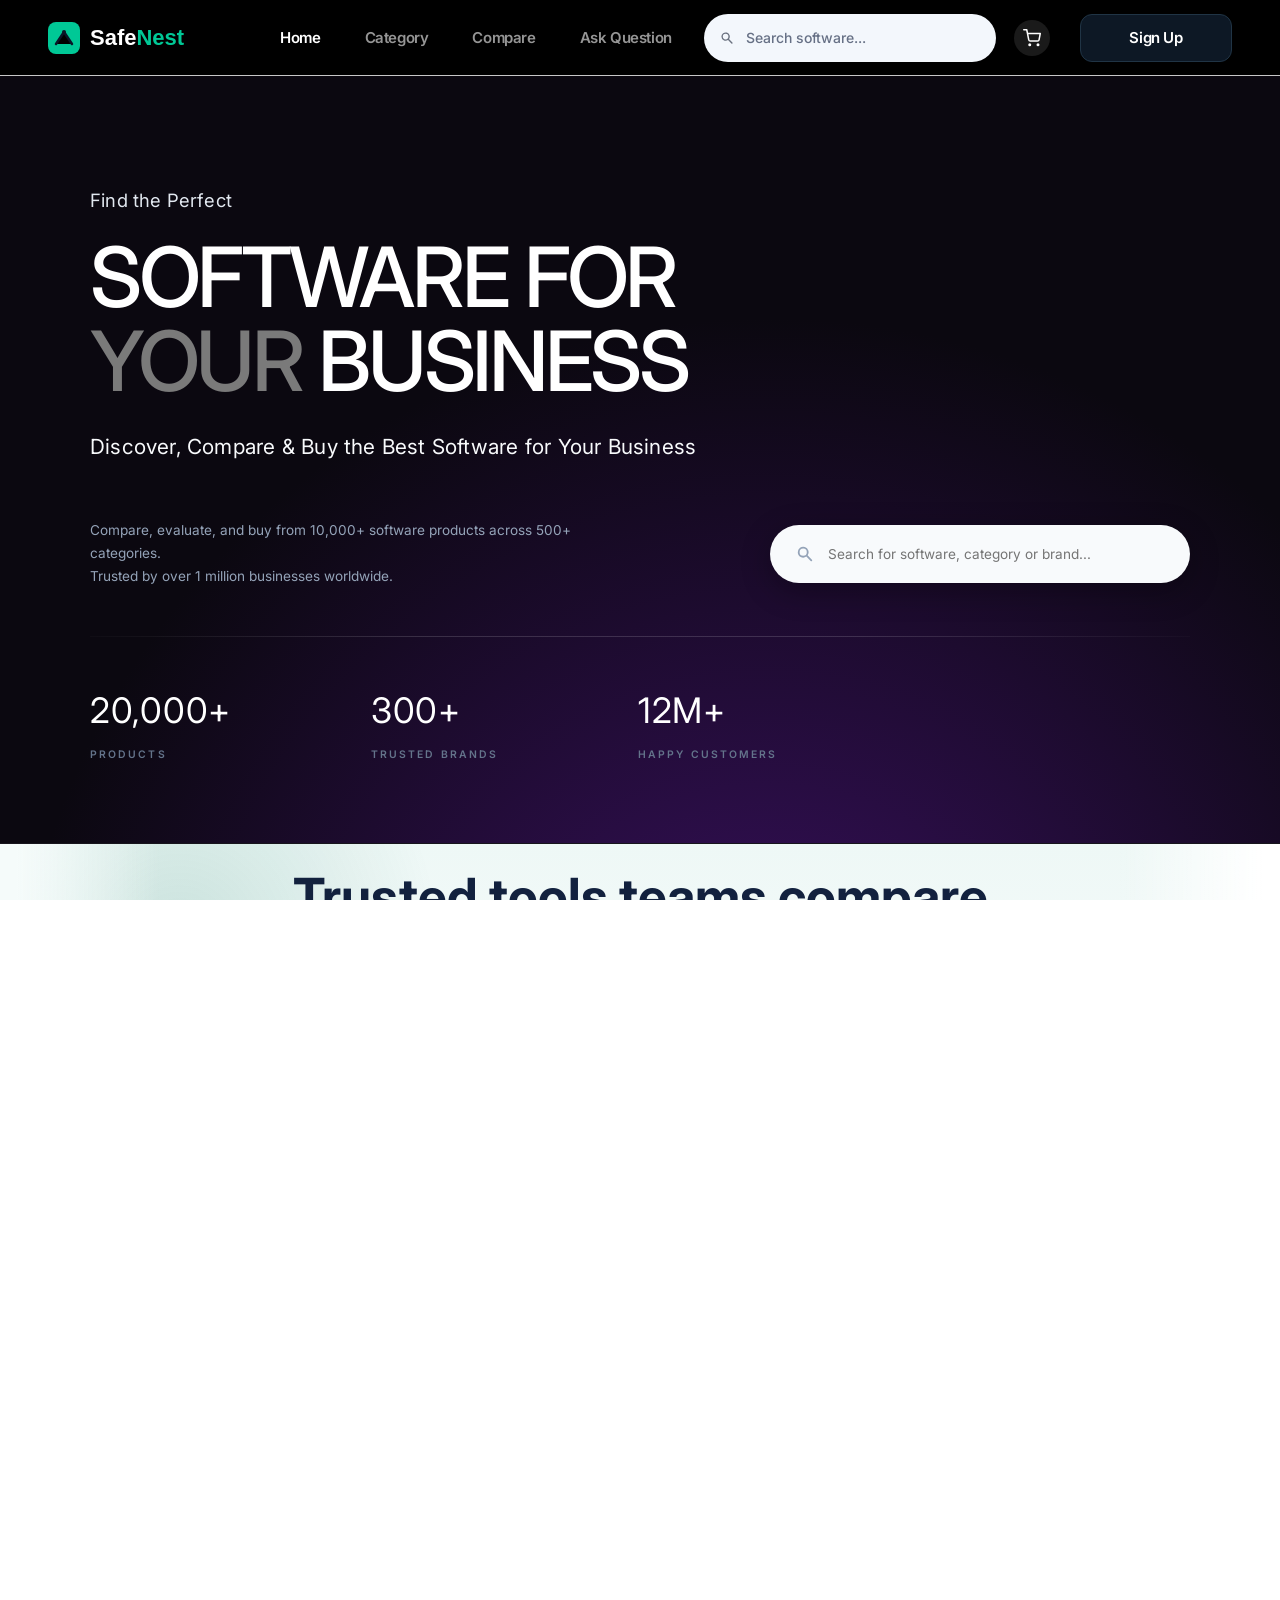
==== commit d008f0ac: "updated" ====
--- a/index.html
+++ b/index.html
@@ -112,7 +112,7 @@
       border-radius: 999px;
       display: flex;
       align-items: center;
-      padding: 14px 26px;
+      padding: 20px 26px;
       width: 100%;
       max-width: 420px;
       gap: 14px;
@@ -199,6 +199,149 @@
           <div class="h-stat-num">12M+</div>
           <div class="h-stat-label">HAPPY CUSTOMERS</div>
         </div>
+      </div>
+    </div>
+  </section>
+
+  <section class="software-marquee-section">
+    <div class="container">
+      <div class="software-marquee-head">
+        <h2>Trusted tools teams compare<br> before they commit</h2>
+        <p>Billing, security, cloud, and enterprise software brands flowing through a buyer-friendly research journey.</p>
+      </div>
+    </div>
+    <div class="software-marquee-shell" aria-label="Popular software brands">
+      <div class="software-marquee-track software-marquee-track--left">
+        <article class="software-marquee-chip">
+          <img src="images/2967_tallyprimelogo.webp" alt="TallyPrime" />
+          <div><strong>TallyPrime</strong><span>Accounting</span></div>
+        </article>
+        <article class="software-marquee-chip">
+          <img src="images/10918_vyapar_logo.png" alt="Vyapar" />
+          <div><strong>Vyapar</strong><span>Billing</span></div>
+        </article>
+        <article class="software-marquee-chip">
+          <img src="images/592_QuickHealAntiVirusPro.webp" alt="Quick Heal" />
+          <div><strong>Quick Heal</strong><span>Security</span></div>
+        </article>
+        <article class="software-marquee-chip">
+          <img src="images/4352_KasperskyAnti-Virus.webp" alt="Kaspersky" />
+          <div><strong>Kaspersky</strong><span>Endpoint</span></div>
+        </article>
+        <article class="software-marquee-chip">
+          <img src="images/2961_alignbooks.webp" alt="AlignBooks" />
+          <div><strong>AlignBooks</strong><span>ERP</span></div>
+        </article>
+        <article class="software-marquee-chip">
+          <img src="images/16569_16569_MyBillbook.png" alt="MyBillBook" />
+          <div><strong>MyBillBook</strong><span>GST</span></div>
+        </article>
+        <article class="software-marquee-chip">
+          <img src="images/11217_Exotelproductlogo.webp" alt="Exotel" />
+          <div><strong>Exotel</strong><span>CX</span></div>
+        </article>
+        <article class="software-marquee-chip">
+          <img src="images/2889_knowlarity-logo.webp" alt="Knowlarity" />
+          <div><strong>Knowlarity</strong><span>Telephony</span></div>
+        </article>
+        <article class="software-marquee-chip" aria-hidden="true">
+          <img src="images/2967_tallyprimelogo.webp" alt="" />
+          <div><strong>TallyPrime</strong><span>Accounting</span></div>
+        </article>
+        <article class="software-marquee-chip" aria-hidden="true">
+          <img src="images/10918_vyapar_logo.png" alt="" />
+          <div><strong>Vyapar</strong><span>Billing</span></div>
+        </article>
+        <article class="software-marquee-chip" aria-hidden="true">
+          <img src="images/592_QuickHealAntiVirusPro.webp" alt="" />
+          <div><strong>Quick Heal</strong><span>Security</span></div>
+        </article>
+        <article class="software-marquee-chip" aria-hidden="true">
+          <img src="images/4352_KasperskyAnti-Virus.webp" alt="" />
+          <div><strong>Kaspersky</strong><span>Endpoint</span></div>
+        </article>
+        <article class="software-marquee-chip" aria-hidden="true">
+          <img src="images/2961_alignbooks.webp" alt="" />
+          <div><strong>AlignBooks</strong><span>ERP</span></div>
+        </article>
+        <article class="software-marquee-chip" aria-hidden="true">
+          <img src="images/16569_16569_MyBillbook.png" alt="" />
+          <div><strong>MyBillBook</strong><span>GST</span></div>
+        </article>
+        <article class="software-marquee-chip" aria-hidden="true">
+          <img src="images/11217_Exotelproductlogo.webp" alt="" />
+          <div><strong>Exotel</strong><span>CX</span></div>
+        </article>
+        <article class="software-marquee-chip" aria-hidden="true">
+          <img src="images/2889_knowlarity-logo.webp" alt="" />
+          <div><strong>Knowlarity</strong><span>Telephony</span></div>
+        </article>
+      </div>
+      <div class="software-marquee-track software-marquee-track--right">
+        <article class="software-marquee-chip">
+          <img src="images/17717_nShieldConnectHSMlogo.webp" alt="nShield" />
+          <div><strong>nShield</strong><span>HSM</span></div>
+        </article>
+        <article class="software-marquee-chip">
+          <img src="images/25010_25010_oracledatasafelogo.webp" alt="Oracle Data Safe" />
+          <div><strong>Oracle Data Safe</strong><span>Database</span></div>
+        </article>
+        <article class="software-marquee-chip">
+          <img src="images/25015_25015_netwrixenterpriseauditorlogo.webp" alt="Netwrix Auditor" />
+          <div><strong>Netwrix</strong><span>Auditing</span></div>
+        </article>
+        <article class="software-marquee-chip">
+          <img src="images/27991_27991_hikvisionlogo.webp" alt="Hikvision" />
+          <div><strong>Hikvision</strong><span>Surveillance</span></div>
+        </article>
+        <article class="software-marquee-chip">
+          <img src="images/2249_AbaraLMSLogo.webp" alt="Abara LMS" />
+          <div><strong>Abara LMS</strong><span>LMS</span></div>
+        </article>
+        <article class="software-marquee-chip">
+          <img src="images/31118_educacrm.webp" alt="Educa CRM" />
+          <div><strong>Educa CRM</strong><span>CRM</span></div>
+        </article>
+        <article class="software-marquee-chip">
+          <img src="images/22733_texwaretechnologylogo.webp" alt="Texware" />
+          <div><strong>Texware</strong><span>Operations</span></div>
+        </article>
+        <article class="software-marquee-chip">
+          <img src="images/30618_edmologo.webp" alt="Edmology" />
+          <div><strong>Edmology</strong><span>Education</span></div>
+        </article>
+        <article class="software-marquee-chip" aria-hidden="true">
+          <img src="images/17717_nShieldConnectHSMlogo.webp" alt="" />
+          <div><strong>nShield</strong><span>HSM</span></div>
+        </article>
+        <article class="software-marquee-chip" aria-hidden="true">
+          <img src="images/25010_25010_oracledatasafelogo.webp" alt="" />
+          <div><strong>Oracle Data Safe</strong><span>Database</span></div>
+        </article>
+        <article class="software-marquee-chip" aria-hidden="true">
+          <img src="images/25015_25015_netwrixenterpriseauditorlogo.webp" alt="" />
+          <div><strong>Netwrix</strong><span>Auditing</span></div>
+        </article>
+        <article class="software-marquee-chip" aria-hidden="true">
+          <img src="images/27991_27991_hikvisionlogo.webp" alt="" />
+          <div><strong>Hikvision</strong><span>Surveillance</span></div>
+        </article>
+        <article class="software-marquee-chip" aria-hidden="true">
+          <img src="images/2249_AbaraLMSLogo.webp" alt="" />
+          <div><strong>Abara LMS</strong><span>LMS</span></div>
+        </article>
+        <article class="software-marquee-chip" aria-hidden="true">
+          <img src="images/31118_educacrm.webp" alt="" />
+          <div><strong>Educa CRM</strong><span>CRM</span></div>
+        </article>
+        <article class="software-marquee-chip" aria-hidden="true">
+          <img src="images/22733_texwaretechnologylogo.webp" alt="" />
+          <div><strong>Texware</strong><span>Operations</span></div>
+        </article>
+        <article class="software-marquee-chip" aria-hidden="true">
+          <img src="images/30618_edmologo.webp" alt="" />
+          <div><strong>Edmology</strong><span>Education</span></div>
+        </article>
       </div>
     </div>
   </section>
@@ -302,46 +445,93 @@
     </div>
   </section>
 
-  <section class="home-compare-section" style="background:#003B3B;padding:56px 0;">
+  <section class="home-compare-section home-compare-section--revamp">
     <div class="container">
-      <div class="home-compare-grid" style="display:grid;grid-template-columns:1fr 1fr;gap:48px;align-items:center;">
-        <div>
-          <h2 style="font-size:clamp(1.6rem,3vw,2.2rem);font-weight:800;color:#fff;line-height:1.2;margin-bottom:20px;">
-            Explore and Compare<br />Software</h2>
-          <p style="color:rgba(255,255,255,.65);font-size:0.92rem;line-height:1.75;margin-bottom:28px;max-width:420px;">
-            Discover and compare software based on pricing, features, and specifications to make informed decisions for
-            your business or personal needs.</p>
-          <a href="products.html"
-            style="display:inline-flex;align-items:center;gap:8px;border:1.5px solid rgba(255,255,255,.7);color:#fff;font-size:0.88rem;font-weight:600;padding:10px 22px;border-radius:8px;text-decoration:none;transition:all .2s;">Compare
-            Software &#8594;</a>
-        </div>
-        <div style="display:flex;justify-content:center;">
-          <div class="home-compare-card"
-            style="background:#fff;border-radius:24px;padding:12px;box-shadow:0 20px 60px rgba(0,0,0,.25);position:relative;max-width:400px;width:100%;">
-            <img src="images/step_3.png" alt="Business man comparing software"
-              style="width:100%;height:auto;border-radius:16px;display:block;" />
-            <div class="home-compare-payments"
-              style="position:absolute;top:24px;right:24px;background:#fff;border-radius:12px;padding:10px 14px;box-shadow:0 4px 16px rgba(0,0,0,.12);">
-              <div style="display:flex;gap:6px;align-items:center;margin-bottom:6px;">
-                <span style="font-size:0.65rem;font-weight:700;color:#4285F4;">G Pay</span>
-                <span style="font-size:0.65rem;font-weight:700;color:#6772E5;">stripe</span>
-                <span style="font-size:0.65rem;font-weight:700;color:#00BAF2;">Paytm</span>
+      <div class="home-compare-showcase">
+        <div class="home-compare-copy-block">
+          <span class="home-kicker">Explore and Compare Software</span>
+          <h2>See the right software stack before your team signs off.</h2>
+          <p>Inspired by premium SaaS product storytelling, this space brings pricing, deployment, support quality, and business fit into one clean comparison workflow.</p>
+          <div class="home-compare-badges">
+            <span>Pricing snapshots</span>
+            <span>Review signals</span>
+            <span>Category fit</span>
+            <span>Deployment clarity</span>
+          </div>
+          <div class="home-compare-actions">
+            <a href="compare.html" class="showcase-btn showcase-btn--solid">Compare Software</a>
+            <a href="products.html" class="showcase-btn showcase-btn--ghost">Browse Categories</a>
+          </div>
+        </div>
+
+        <div class="home-compare-board">
+          <div class="home-compare-board-top">
+            <div>
+              <span class="home-compare-board-label">Comparison Workspace</span>
+              <h3>Shortlist, score, and move ahead faster.</h3>
+            </div>
+            <span class="home-compare-board-status">3 tools live</span>
+          </div>
+
+          <div class="home-compare-stack">
+            <article class="home-compare-stack-card is-featured">
+              <div class="home-compare-stack-logo">
+                <img src="images/2967_tallyprimelogo.webp" alt="TallyPrime" />
               </div>
-              <div style="display:flex;gap:6px;align-items:center;">
-                <span style="font-size:0.65rem;font-weight:700;color:#1A1F71;">VISA</span>
-                <span
-                  style="width:20px;height:13px;background:linear-gradient(135deg,#EB001B,#F79E1B);border-radius:3px;display:inline-block;"></span>
-                <span style="font-size:0.65rem;font-weight:700;color:#FF6900;">bharatPe</span>
+              <div class="home-compare-stack-meta">
+                <strong>TallyPrime</strong>
+                <span>Best for finance-heavy teams</span>
               </div>
+              <div class="home-compare-stack-score">
+                <span>9.2</span>
+                <small>Score</small>
+              </div>
+            </article>
+
+            <article class="home-compare-stack-card">
+              <div class="home-compare-stack-logo">
+                <img src="images/10918_vyapar_logo.png" alt="Vyapar" />
+              </div>
+              <div class="home-compare-stack-meta">
+                <strong>Vyapar</strong>
+                <span>Fast setup for SMB billing</span>
+              </div>
+              <div class="home-compare-stack-score">
+                <span>8.7</span>
+                <small>Score</small>
+              </div>
+            </article>
+
+            <article class="home-compare-stack-card">
+              <div class="home-compare-stack-logo">
+                <img src="images/4352_KasperskyAnti-Virus.webp" alt="Kaspersky" />
+              </div>
+              <div class="home-compare-stack-meta">
+                <strong>Kaspersky</strong>
+                <span>Security-first endpoint suite</span>
+              </div>
+              <div class="home-compare-stack-score">
+                <span>8.9</span>
+                <small>Score</small>
+              </div>
+            </article>
+          </div>
+
+          <div class="home-compare-insight-grid">
+            <div class="home-compare-insight-card">
+              <span>Best value</span>
+              <strong>Vyapar</strong>
+              <p>Lower cost, faster onboarding, cleaner learning curve.</p>
             </div>
-            <div class="home-compare-toast"
-              style="position:absolute;bottom:36px;left:24px;background:#fff;border-radius:10px;padding:10px 14px;box-shadow:0 4px 16px rgba(0,0,0,.15);display:flex;align-items:center;gap:8px;">
-              <span
-                style="width:22px;height:22px;background:#00C896;border-radius:50%;display:flex;align-items:center;justify-content:center;font-size:0.7rem;color:#fff;flex-shrink:0;">&#10003;</span>
-              <div>
-                <div style="font-size:0.75rem;font-weight:700;color:#1A2332;">Congratulations</div>
-                <div style="font-size:0.68rem;color:#94A3B8;">Your order is confirmed</div>
-              </div>
+            <div class="home-compare-insight-card">
+              <span>Enterprise pick</span>
+              <strong>TallyPrime</strong>
+              <p>Stronger accounting depth and broader business workflows.</p>
+            </div>
+            <div class="home-compare-insight-card home-compare-insight-card--wide">
+              <span>Procurement view</span>
+              <strong>Everything your buyer asks for, in one decision surface.</strong>
+              <p>Pricing, integrations, customer support expectations, and deployment model clarity before a sales call even starts.</p>
             </div>
           </div>
         </div>
@@ -413,56 +603,67 @@
     </div>
   </section>
 
-
-  <section class="home-enterprise" style="background:#0A3D2E;padding:64px 0;">
+  <section class="home-enterprise home-enterprise--revamp">
     <div class="container">
-      <div class="home-enterprise-head" style="text-align:center;margin-bottom:48px;">
-        <h2 style="font-size:clamp(1.6rem,3vw,2.2rem);font-weight:800;color:#fff;margin-bottom:16px;">Introducing
-          SafeNest Enterprise</h2>
-        <p style="color:rgba(255,255,255,.6);font-size:0.95rem;line-height:1.75;max-width:580px;margin:0 auto;">
-          Streamlining tech discovery and procurement while enabling scalable, adaptable IT solutions for future growth.
-        </p>
-      </div>
-
-      <div class="home-enterprise-grid" style="display:grid;grid-template-columns:1fr 1fr;gap:48px;align-items:center;">
-        <div class="home-enterprise-media" style="position:relative;height:340px;">
-          <div class="home-enterprise-main"
-            style="position:absolute;top:0;left:60px;width:78%;border-radius:20px;overflow:hidden;box-shadow:0 20px 50px rgba(0,0,0,.3);">
-            <img src="images/pexels-fauxels-3184291.jpg" alt="Enterprise Team"
-              style="width:100%;height:auto;display:block;" />
-          </div>
-          <div class="home-enterprise-float"
-            style="position:absolute;bottom:0;left:0;width:42%;border-radius:16px;overflow:hidden;box-shadow:0 12px 32px rgba(0,0,0,.35);border:4px solid #0A3D2E;">
-            <img src="images/pexels-markusspiske-4439901.jpg" alt="Technology"
-              style="width:100%;height:auto;display:block;" />
-          </div>
-        </div>
-
-        <div class="home-enterprise-card-grid" style="display:grid;grid-template-columns:1fr 1fr;gap:16px;">
-          <div class="home-enterprise-card"
-            style="background:rgba(255,255,255,.08);border:1px solid rgba(255,255,255,.12);border-radius:16px;padding:22px;">
-            <h4 style="font-size:1rem;font-weight:700;color:#fff;margin-bottom:8px;">Cyber Security</h4>
-            <p style="font-size:0.82rem;color:rgba(255,255,255,.55);line-height:1.6;">Enterprise-grade protection for
-              your business data</p>
-          </div>
-          <div class="home-enterprise-card"
-            style="background:rgba(255,255,255,.08);border:1px solid rgba(255,255,255,.12);border-radius:16px;padding:22px;">
-            <h4 style="font-size:1rem;font-weight:700;color:#fff;margin-bottom:8px;">Infrastructure</h4>
-            <p style="font-size:0.82rem;color:rgba(255,255,255,.55);line-height:1.6;">Scalable and resilient IT
-              infrastructure solutions</p>
-          </div>
-          <div class="home-enterprise-card"
-            style="background:rgba(255,255,255,.08);border:1px solid rgba(255,255,255,.12);border-radius:16px;padding:22px;">
-            <h4 style="font-size:1rem;font-weight:700;color:#fff;margin-bottom:8px;">Cloud Services</h4>
-            <p style="font-size:0.82rem;color:rgba(255,255,255,.55);line-height:1.6;">Multi-cloud strategies for agile
-              businesses</p>
-          </div>
-          <div class="home-enterprise-card"
-            style="background:rgba(255,255,255,.08);border:1px solid rgba(255,255,255,.12);border-radius:16px;padding:22px;">
-            <h4 style="font-size:1rem;font-weight:700;color:#fff;margin-bottom:8px;">Network</h4>
-            <p style="font-size:0.82rem;color:rgba(255,255,255,.55);line-height:1.6;">High-performance networking and
-              connectivity</p>
-          </div>
+      <div class="enterprise-spotlight">
+        <div class="enterprise-visual-panel">
+          <div class="enterprise-intro-card">
+            <span class="home-kicker">Introducing SafeNest Enterprise</span>
+            <h2>Enterprise buying, without enterprise slowdown.</h2>
+            <p>Designed with a sharper Webflow-style product narrative, this section turns SafeNest Enterprise into a confident offer for IT buyers, founders, and procurement leaders.</p>
+            <div class="enterprise-stat-grid">
+              <div class="enterprise-stat-card">
+                <strong>120+</strong>
+                <span>enterprise categories</span>
+              </div>
+              <div class="enterprise-stat-card">
+                <strong>38%</strong>
+                <span>faster shortlist cycles</span>
+              </div>
+              <div class="enterprise-stat-card">
+                <strong>24/7</strong>
+                <span>advisory support</span>
+              </div>
+            </div>
+          </div>
+
+          <div class="enterprise-photo-card">
+            <img src="images/pexels-fauxels-3184291.jpg" alt="SafeNest enterprise team" />
+            <div class="enterprise-photo-overlay">
+              <span>Advisory Desk</span>
+              <strong>Architecture, procurement, and vendor alignment in one lane.</strong>
+            </div>
+          </div>
+        </div>
+
+        <div class="enterprise-solution-grid">
+          <article class="enterprise-solution-card">
+            <span>Security</span>
+            <h3>Cyber Security Procurement</h3>
+            <p>Benchmark endpoint, HSM, surveillance, and compliance tooling without losing technical depth.</p>
+          </article>
+          <article class="enterprise-solution-card">
+            <span>Infrastructure</span>
+            <h3>Infrastructure Modernization</h3>
+            <p>Map legacy hardware, renewal cycles, and future cloud needs into one purchase-ready view.</p>
+          </article>
+          <article class="enterprise-solution-card">
+            <span>Cloud</span>
+            <h3>Cloud & SaaS Rollouts</h3>
+            <p>Move from evaluation to rollout with deployment clarity, vendor comparisons, and advisory support.</p>
+          </article>
+          <article class="enterprise-solution-card">
+            <span>Procurement</span>
+            <h3>Vendor Benchmarking</h3>
+            <p>Compare pricing structure, onboarding speed, SLA expectations, and integration readiness.</p>
+          </article>
+          <article class="enterprise-solution-card enterprise-solution-card--cta">
+            <div>
+              <span>SafeNest Enterprise</span>
+              <h3>Bring your full buying motion into one guided workflow.</h3>
+            </div>
+            <a href="#experts" class="showcase-btn showcase-btn--solid">Talk to Enterprise Desk</a>
+          </article>
         </div>
       </div>
     </div>
@@ -676,208 +877,524 @@
   </footer>
 
   <script>
-    (() => {
-      const STYLE_ID = "page-loader-style";
-      const OVERLAY_ID = "page-loader-overlay";
-      const NAV_STYLE_ID = "page-loader-nav-style";
-      const NAV_DELAY_MS = 720;
-      let isNavigating = false;
-
-      const addStyle = (id, css) => {
-        if (document.getElementById(id)) return;
-        const style = document.createElement("style");
-        style.id = id;
-        style.textContent = css;
-        document.head.appendChild(style);
-      };
-
-      const ensureStyles = () => {
-        addStyle(
-          STYLE_ID,
-          `.page-loader-active{overflow:hidden}.page-loader-overlay{position:fixed;inset:0;display:flex;align-items:center;justify-content:center;background:rgba(4,7,12,.94);opacity:0;visibility:hidden;pointer-events:none;transition:opacity .25s ease,visibility .25s ease;z-index:99999}.page-loader-overlay.is-visible{opacity:1;visibility:visible;pointer-events:auto}.page-loader-overlay .loader-wrapper{position:relative;display:flex;align-items:center;justify-content:center;gap:2px;min-height:120px;margin:0;font-family:'Poppins','Inter',sans-serif;font-size:1.6em;font-weight:600;user-select:none;color:#fff;transform:scale(1.5)}.page-loader-overlay .loader{position:absolute;inset:0;z-index:1;background-color:transparent;-webkit-mask:repeating-linear-gradient(90deg,transparent 0,transparent 6px,#000 7px,#000 8px);mask:repeating-linear-gradient(90deg,transparent 0,transparent 6px,#000 7px,#000 8px)}.page-loader-overlay .loader::after{content:'';position:absolute;inset:0;background-image:radial-gradient(circle at 50% 50%,rgb(200,255,0) 0,transparent 50%),radial-gradient(circle at 45% 45%,#f00 0,transparent 45%),radial-gradient(circle at 55% 55%,#0ff 0,transparent 45%),radial-gradient(circle at 45% 55%,#0f0 0,transparent 45%),radial-gradient(circle at 55% 45%,#00f 0,transparent 45%);-webkit-mask:radial-gradient(circle at 50% 50%,transparent 0,transparent 10%,#000 25%);mask:radial-gradient(circle at 50% 50%,transparent 0,transparent 10%,#000 25%);animation:page-loader-transform 2s infinite alternate,page-loader-opacity 4s infinite;animation-timing-function:cubic-bezier(.6,.8,.5,1)}.page-loader-overlay .loader-letter{display:inline-block;opacity:0;animation:page-loader-letter 4s infinite linear;z-index:2}.page-loader-overlay .loader-letter:nth-child(1){animation-delay:.10s}.page-loader-overlay .loader-letter:nth-child(2){animation-delay:.205s}.page-loader-overlay .loader-letter:nth-child(3){animation-delay:.31s}.page-loader-overlay .loader-letter:nth-child(4){animation-delay:.415s}.page-loader-overlay .loader-letter:nth-child(5){animation-delay:.521s}.page-loader-overlay .loader-letter:nth-child(6){animation-delay:.626s}.page-loader-overlay .loader-letter:nth-child(7){animation-delay:.731s}@keyframes page-loader-transform{0%{transform:translateX(-55%)}100%{transform:translateX(55%)}}@keyframes page-loader-opacity{0%,100%{opacity:0}15%{opacity:1}65%{opacity:0}}@keyframes page-loader-letter{0%{opacity:0}5%{opacity:1;text-shadow:0 0 4px #000;transform:scale(1.1) translateY(-2px)}20%{opacity:.2}100%{opacity:0}}@media (max-width:640px){.page-loader-overlay .loader-wrapper{transform:scale(1.05);font-size:1.35em}}`
-        );
-      };
-
-      const ensureOverlay = () => {
-        let overlay = document.getElementById(OVERLAY_ID);
-        if (overlay) return overlay;
-
-        overlay = document.createElement("div");
-        overlay.id = OVERLAY_ID;
-        overlay.className = "page-loader-overlay";
-        overlay.setAttribute("aria-hidden", "true");
-        overlay.innerHTML =
-          '<div class="loader-wrapper"><span class="loader-letter">L</span><span class="loader-letter">O</span><span class="loader-letter">A</span><span class="loader-letter">D</span><span class="loader-letter">I</span><span class="loader-letter">N</span><span class="loader-letter">G</span><div class="loader"></div></div>';
-        document.body.appendChild(overlay);
-        return overlay;
-      };
-
-      const ensureNavStyles = () => {
-        addStyle(
-          NAV_STYLE_ID,
-          `.cmp-nav-toggle{display:none;width:46px;height:46px;align-items:center;justify-content:center;flex-direction:column;gap:5px;border:1px solid rgba(255,255,255,.14);border-radius:14px;background:#0d1825;color:#fff;box-shadow:0 10px 24px rgba(0,0,0,.18);flex:0 0 auto}.cmp-nav-toggle span{display:block;width:18px;height:2px;background:currentColor;border-radius:999px;transition:transform .2s ease,opacity .2s ease}.cmp-nav-toggle[aria-expanded='true'] span:nth-child(1){transform:translateY(7px) rotate(45deg)}.cmp-nav-toggle[aria-expanded='true'] span:nth-child(2){opacity:0}.cmp-nav-toggle[aria-expanded='true'] span:nth-child(3){transform:translateY(-7px) rotate(-45deg)}@media (max-width:900px){.cmp-nav{padding:14px 16px !important;min-height:auto !important;align-items:center !important;gap:12px !important}.cmp-nav-shell{width:100% !important;min-height:auto !important;padding:0 !important}.cmp-nav,.cmp-nav-shell{display:flex !important;flex-wrap:wrap !important;align-items:center !important;justify-content:space-between !important;row-gap:12px !important}.cmp-nav-logo{margin-right:auto !important}.cmp-nav-toggle{display:inline-flex !important}.cmp-nav .cmp-nav-links,.cmp-nav .cmp-nav-actions{display:none !important;width:100% !important;flex:0 0 100% !important;margin-left:0 !important}.cmp-nav.cmp-nav-open,.cmp-nav.cmp-nav-open .cmp-nav-shell,.cmp-nav.cmp-nav-open .cmp-nav-links,.cmp-nav.cmp-nav-open .cmp-nav-actions{background:#000 !important}.cmp-nav.cmp-nav-open .cmp-nav-links{display:flex !important;flex-direction:column !important;align-items:stretch !important;gap:8px !important;padding-top:8px !important}.cmp-nav.cmp-nav-open .cmp-nav-links a{display:block !important;width:100% !important;padding:12px 14px !important;border-radius:12px !important;background:rgba(255,255,255,.04) !important}.cmp-nav.cmp-nav-open .cmp-nav-actions{display:flex !important;flex-direction:column !important;align-items:stretch !important;gap:12px !important;padding-bottom:4px !important}.cmp-nav.cmp-nav-open .cmp-nav-search{display:flex !important;width:100% !important;max-width:none !important;min-width:0 !important;height:48px !important}.cmp-nav.cmp-nav-open .cmp-nav-actions>a{margin-right:0 !important;align-self:flex-start !important}.cmp-nav.cmp-nav-open .cmp-nav-signup{width:100% !important;min-width:0 !important}}@media (max-width:560px){.cmp-nav{padding:12px 14px !important}.cmp-nav-logo img{height:34px !important}}`
-        );
-      };
-
-      const setNavOpenState = (nav, toggle, isOpen) => {
-        nav.classList.toggle("cmp-nav-open", isOpen);
-        toggle.setAttribute("aria-expanded", isOpen ? "true" : "false");
-        toggle.setAttribute("aria-label", isOpen ? "Close navigation menu" : "Open navigation menu");
-      };
-
-      const setupMobileNav = () => {
-        ensureNavStyles();
-
-        document.querySelectorAll(".cmp-nav").forEach((nav, index) => {
-          if (nav.dataset.mobileNavReady === "true") return;
-
-          const navShell = nav.querySelector(".cmp-nav-shell");
-          const toggleHost = navShell || nav;
-          const links = toggleHost.querySelector(".cmp-nav-links");
-          const actions = toggleHost.querySelector(".cmp-nav-actions");
-          if (!links || !actions) return;
-
-          const toggle = document.createElement("button");
-          toggle.type = "button";
-          toggle.className = "cmp-nav-toggle";
-          toggle.setAttribute("aria-expanded", "false");
-          toggle.setAttribute("aria-label", "Open navigation menu");
-          toggle.setAttribute("aria-controls", `cmp-mobile-nav-${index}`);
-          toggle.innerHTML = "<span></span><span></span><span></span>";
-
-          links.id = `cmp-mobile-nav-${index}`;
-          toggleHost.insertBefore(toggle, links);
-
-          toggle.addEventListener("click", () => {
-            setNavOpenState(nav, toggle, !nav.classList.contains("cmp-nav-open"));
-          });
-
-          const closeOnLink = (event) => {
-            if (event.target.closest("a[href]")) setNavOpenState(nav, toggle, false);
-          };
-
-          links.addEventListener("click", closeOnLink);
-          actions.addEventListener("click", closeOnLink);
-
-          document.addEventListener("click", (event) => {
-            if (!nav.contains(event.target)) setNavOpenState(nav, toggle, false);
-          });
-
-          document.addEventListener("keydown", (event) => {
-            if (event.key === "Escape") setNavOpenState(nav, toggle, false);
-          });
-
-          window.addEventListener("resize", () => {
-            if (window.innerWidth > 900) setNavOpenState(nav, toggle, false);
-          });
-
-          nav.dataset.mobileNavReady = "true";
-        });
-      };
-
-      const ensureLoader = () => {
-        ensureStyles();
-        return ensureOverlay();
-      };
-
-      const resetLoader = () => {
-        const overlay = document.getElementById(OVERLAY_ID);
-        isNavigating = false;
-        document.body.classList.remove("page-loader-active");
-        if (overlay) overlay.classList.remove("is-visible");
-      };
-
-      const showLoader = (nextHref) => {
-        const overlay = ensureLoader();
-        if (isNavigating) return;
-
-        isNavigating = true;
-        document.body.classList.add("page-loader-active");
-        overlay.classList.add("is-visible");
-
-        if (nextHref) {
-          window.setTimeout(() => {
-            window.location.href = nextHref;
-          }, NAV_DELAY_MS);
+(function () {
+  var STYLE_ID = "page-loader-style";
+  var OVERLAY_ID = "page-loader-overlay";
+  var NAV_STYLE_ID = "page-loader-nav-style";
+  var NAV_DELAY_MS = 720;
+  var isNavigating = false;
+
+  function ensureStyles() {
+    if (document.getElementById(STYLE_ID)) {
+      return;
+    }
+
+    var style = document.createElement("style");
+    style.id = STYLE_ID;
+    style.textContent = [
+      ".page-loader-active { overflow: hidden; }",
+      ".page-loader-overlay {",
+      "  position: fixed;",
+      "  inset: 0;",
+      "  display: flex;",
+      "  align-items: center;",
+      "  justify-content: center;",
+      "  background: rgba(4, 7, 12, 0.94);",
+      "  opacity: 0;",
+      "  visibility: hidden;",
+      "  pointer-events: none;",
+      "  transition: opacity 0.25s ease, visibility 0.25s ease;",
+      "  z-index: 99999;",
+      "}",
+      ".page-loader-overlay.is-visible {",
+      "  opacity: 1;",
+      "  visibility: visible;",
+      "  pointer-events: auto;",
+      "}",
+      ".page-loader-overlay .loader-wrapper {",
+      "  position: relative;",
+      "  display: flex;",
+      "  align-items: center;",
+      "  justify-content: center;",
+      "  gap: 2px;",
+      "  min-height: 120px;",
+      "  margin: 0;",
+      "  font-family: 'Poppins', 'Inter', sans-serif;",
+      "  font-size: 1.6em;",
+      "  font-weight: 600;",
+      "  user-select: none;",
+      "  color: #ffffff;",
+      "  transform: scale(1.5);",
+      "}",
+      ".page-loader-overlay .loader {",
+      "  position: absolute;",
+      "  inset: 0;",
+      "  z-index: 1;",
+      "  background-color: transparent;",
+      "  -webkit-mask: repeating-linear-gradient(90deg, transparent 0, transparent 6px, black 7px, black 8px);",
+      "  mask: repeating-linear-gradient(90deg, transparent 0, transparent 6px, black 7px, black 8px);",
+      "}",
+      ".page-loader-overlay .loader::after {",
+      "  content: '';",
+      "  position: absolute;",
+      "  inset: 0;",
+      "  background-image:",
+      "    radial-gradient(circle at 50% 50%, rgb(200, 255, 0) 0%, transparent 50%),",
+      "    radial-gradient(circle at 45% 45%, #f00 0%, transparent 45%),",
+      "    radial-gradient(circle at 55% 55%, #0ff 0%, transparent 45%),",
+      "    radial-gradient(circle at 45% 55%, #0f0 0%, transparent 45%),",
+      "    radial-gradient(circle at 55% 45%, #00f 0%, transparent 45%);",
+      "  -webkit-mask: radial-gradient(circle at 50% 50%, transparent 0%, transparent 10%, black 25%);",
+      "  mask: radial-gradient(circle at 50% 50%, transparent 0%, transparent 10%, black 25%);",
+      "  animation: page-loader-transform 2s infinite alternate, page-loader-opacity 4s infinite;",
+      "  animation-timing-function: cubic-bezier(0.6, 0.8, 0.5, 1);",
+      "}",
+      ".page-loader-overlay .loader-letter {",
+      "  display: inline-block;",
+      "  opacity: 0;",
+      "  animation: page-loader-letter 4s infinite linear;",
+      "  z-index: 2;",
+      "}",
+      ".page-loader-overlay .loader-letter:nth-child(1) { animation-delay: 0.10s; }",
+      ".page-loader-overlay .loader-letter:nth-child(2) { animation-delay: 0.205s; }",
+      ".page-loader-overlay .loader-letter:nth-child(3) { animation-delay: 0.31s; }",
+      ".page-loader-overlay .loader-letter:nth-child(4) { animation-delay: 0.415s; }",
+      ".page-loader-overlay .loader-letter:nth-child(5) { animation-delay: 0.521s; }",
+      ".page-loader-overlay .loader-letter:nth-child(6) { animation-delay: 0.626s; }",
+      ".page-loader-overlay .loader-letter:nth-child(7) { animation-delay: 0.731s; }",
+      "@keyframes page-loader-transform {",
+      "  0% { transform: translateX(-55%); }",
+      "  100% { transform: translateX(55%); }",
+      "}",
+      "@keyframes page-loader-opacity {",
+      "  0%, 100% { opacity: 0; }",
+      "  15% { opacity: 1; }",
+      "  65% { opacity: 0; }",
+      "}",
+      "@keyframes page-loader-letter {",
+      "  0% { opacity: 0; }",
+      "  5% { opacity: 1; text-shadow: 0 0 4px #000000; transform: scale(1.1) translateY(-2px); }",
+      "  20% { opacity: 0.2; }",
+      "  100% { opacity: 0; }",
+      "}",
+      "@media (max-width: 640px) {",
+      "  .page-loader-overlay .loader-wrapper { transform: scale(1.05); font-size: 1.35em; }",
+      "}"
+    ].join("\n");
+
+    document.head.appendChild(style);
+  }
+
+  function ensureOverlay() {
+    var overlay = document.getElementById(OVERLAY_ID);
+    if (overlay) {
+      return overlay;
+    }
+
+    overlay = document.createElement("div");
+    overlay.id = OVERLAY_ID;
+    overlay.className = "page-loader-overlay";
+    overlay.setAttribute("aria-hidden", "true");
+    overlay.innerHTML = [
+      '<div class="loader-wrapper">',
+      '  <span class="loader-letter">L</span>',
+      '  <span class="loader-letter">O</span>',
+      '  <span class="loader-letter">A</span>',
+      '  <span class="loader-letter">D</span>',
+      '  <span class="loader-letter">I</span>',
+      '  <span class="loader-letter">N</span>',
+      '  <span class="loader-letter">G</span>',
+      '  <div class="loader"></div>',
+      '</div>'
+    ].join("\n");
+
+    document.body.appendChild(overlay);
+    return overlay;
+  }
+
+  function ensureNavStyles() {
+    if (document.getElementById(NAV_STYLE_ID)) {
+      return;
+    }
+
+    var style = document.createElement("style");
+    style.id = NAV_STYLE_ID;
+    style.textContent = [
+      ".cmp-mobile-menu-open { overflow: hidden; }",
+      ".cmp-nav-toggle {",
+      "  display: none;",
+      "  width: 46px;",
+      "  height: 46px;",
+      "  align-items: center;",
+      "  justify-content: center;",
+      "  flex-direction: column;",
+      "  gap: 5px;",
+      "  border: 1px solid rgba(255,255,255,0.14);",
+      "  border-radius: 14px;",
+      "  background: #0d1825;",
+      "  color: #ffffff;",
+      "  box-shadow: 0 10px 24px rgba(0,0,0,0.18);",
+      "  transition: background-color 0.2s ease, border-color 0.2s ease, box-shadow 0.2s ease;",
+      "  flex: 0 0 auto;",
+      "}",
+      ".cmp-nav-toggle[aria-expanded='true'] {",
+      "  background: #000000;",
+      "  border-color: rgba(255,255,255,0.24);",
+      "  box-shadow: 0 12px 28px rgba(0,0,0,0.28);",
+      "}",
+      ".cmp-nav-toggle span {",
+      "  display: block;",
+      "  width: 18px;",
+      "  height: 2px;",
+      "  background: currentColor;",
+      "  border-radius: 999px;",
+      "  transition: transform 0.2s ease, opacity 0.2s ease;",
+      "}",
+      ".cmp-nav-toggle[aria-expanded='true'] span:nth-child(1) {",
+      "  transform: translateY(7px) rotate(45deg);",
+      "}",
+      ".cmp-nav-toggle[aria-expanded='true'] span:nth-child(2) {",
+      "  opacity: 0;",
+      "}",
+      ".cmp-nav-toggle[aria-expanded='true'] span:nth-child(3) {",
+      "  transform: translateY(-7px) rotate(-45deg);",
+      "}",
+      "@media (max-width: 900px) {",
+      "  .cmp-nav {",
+      "    padding: 14px 16px !important;",
+      "    min-height: auto !important;",
+      "    align-items: center !important;",
+      "    gap: 12px !important;",
+      "  }",
+      "  .cmp-nav-shell {",
+      "    width: 100% !important;",
+      "    min-height: auto !important;",
+      "    padding: 0 !important;",
+      "  }",
+      "  .cmp-nav,",
+      "  .cmp-nav-shell {",
+      "    display: flex !important;",
+      "    flex-wrap: wrap !important;",
+      "    align-items: center !important;",
+      "    justify-content: space-between !important;",
+      "    row-gap: 12px !important;",
+      "  }",
+      "  .cmp-nav-logo {",
+      "    margin-right: auto !important;",
+      "  }",
+      "  .cmp-nav-toggle {",
+      "    display: inline-flex !important;",
+      "  }",
+      "  .cmp-nav .cmp-nav-links,",
+      "  .cmp-nav .cmp-nav-actions {",
+      "    display: none !important;",
+      "    width: 100% !important;",
+      "    flex: 0 0 100% !important;",
+      "    margin-left: 0 !important;",
+      "  }",
+      "  .cmp-nav.cmp-nav-open,",
+      "  .cmp-nav.cmp-nav-open .cmp-nav-shell {",
+      "    background: #000000 !important;",
+      "  }",
+      "  .cmp-nav.cmp-nav-open {",
+      "    box-shadow: 0 18px 42px rgba(0,0,0,0.32) !important;",
+      "  }",
+      "  .cmp-nav.cmp-nav-open .cmp-nav-shell {",
+      "    align-items: stretch !important;",
+      "    row-gap: 10px !important;",
+      "  }",
+      "  .cmp-nav.cmp-nav-open .cmp-nav-links {",
+      "    display: flex !important;",
+      "    flex-direction: column !important;",
+      "    align-items: stretch !important;",
+      "    gap: 8px !important;",
+      "    padding-top: 12px !important;",
+      "    background: #000000 !important;",
+      "    border-top: 1px solid rgba(255,255,255,0.08) !important;",
+      "  }",
+      "  .cmp-nav.cmp-nav-open .cmp-nav-links a {",
+      "    display: block !important;",
+      "    width: 100% !important;",
+      "    padding: 12px 14px !important;",
+      "    border-radius: 12px !important;",
+      "    color: #ffffff !important;",
+      "    background: rgba(255,255,255,0.06) !important;",
+      "  }",
+      "  .cmp-nav.cmp-nav-open .cmp-nav-actions {",
+      "    display: flex !important;",
+      "    flex-direction: column !important;",
+      "    align-items: stretch !important;",
+      "    gap: 12px !important;",
+      "    padding-top: 12px !important;",
+      "    padding-bottom: 4px !important;",
+      "    background: #000000 !important;",
+      "    border-top: 1px solid rgba(255,255,255,0.08) !important;",
+      "  }",
+      "  .cmp-nav.cmp-nav-open .cmp-nav-search {",
+      "    display: flex !important;",
+      "    width: 100% !important;",
+      "    max-width: none !important;",
+      "    min-width: 0 !important;",
+      "    height: 48px !important;",
+      "    background: #111827 !important;",
+      "    border: 1px solid rgba(255,255,255,0.08) !important;",
+      "    box-shadow: none !important;",
+      "  }",
+      "  .cmp-nav.cmp-nav-open .cmp-nav-search input {",
+      "    color: #ffffff !important;",
+      "  }",
+      "  .cmp-nav.cmp-nav-open .cmp-nav-search input::placeholder {",
+      "    color: #94a3b8 !important;",
+      "  }",
+      "  .cmp-nav.cmp-nav-open .cmp-nav-actions > a {",
+      "    margin-right: 0 !important;",
+      "    align-self: flex-start !important;",
+      "  }",
+      "  .cmp-nav.cmp-nav-open .cmp-nav-signup {",
+      "    width: 100% !important;",
+      "    min-width: 0 !important;",
+      "  }",
+      "}",
+      "@media (max-width: 560px) {",
+      "  .cmp-nav {",
+      "    padding: 12px 14px !important;",
+      "  }",
+      "  .cmp-nav-logo img {",
+      "    height: 34px !important;",
+      "  }",
+      "}"
+    ].join("\n");
+
+    document.head.appendChild(style);
+  }
+
+  function setNavOpenState(nav, toggle, isOpen) {
+    nav.classList.toggle("cmp-nav-open", isOpen);
+    toggle.setAttribute("aria-expanded", isOpen ? "true" : "false");
+    toggle.setAttribute("aria-label", isOpen ? "Close navigation menu" : "Open navigation menu");
+    document.body.classList.toggle(
+      "cmp-mobile-menu-open",
+      document.querySelector(".cmp-nav.cmp-nav-open") !== null
+    );
+  }
+
+  function setupMobileNav() {
+    ensureNavStyles();
+
+    Array.prototype.forEach.call(document.querySelectorAll(".cmp-nav"), function (nav, index) {
+      if (nav.dataset.mobileNavReady === "true") {
+        return;
+      }
+
+      var navShell = nav.querySelector(".cmp-nav-shell");
+      var toggleHost = navShell || nav;
+      var links = toggleHost.querySelector(".cmp-nav-links");
+      var actions = toggleHost.querySelector(".cmp-nav-actions");
+
+      if (!links || !actions) {
+        return;
+      }
+
+      var toggle = document.createElement("button");
+      toggle.type = "button";
+      toggle.className = "cmp-nav-toggle";
+      toggle.setAttribute("aria-expanded", "false");
+      toggle.setAttribute("aria-label", "Open navigation menu");
+      toggle.setAttribute("aria-controls", "cmp-mobile-nav-" + index);
+      toggle.innerHTML = "<span></span><span></span><span></span>";
+
+      links.id = "cmp-mobile-nav-" + index;
+      toggleHost.insertBefore(toggle, links);
+
+      toggle.addEventListener("click", function () {
+        setNavOpenState(nav, toggle, !nav.classList.contains("cmp-nav-open"));
+      });
+
+      links.addEventListener("click", function (event) {
+        if (event.target.closest("a[href]")) {
+          setNavOpenState(nav, toggle, false);
         }
-      };
-
-      const isModifiedClick = (event) =>
-        event.metaKey || event.ctrlKey || event.shiftKey || event.altKey || event.button !== 0;
-
-      const isSameDocument = (url) =>
-        url.pathname === window.location.pathname && url.search === window.location.search;
-
-      const resolveInternalHref = (rawHref) => {
-        if (!rawHref) return null;
-        const trimmedHref = rawHref.trim();
-        if (!trimmedHref || trimmedHref === "#" || trimmedHref.startsWith("javascript:")) return null;
-        if (trimmedHref.startsWith("mailto:") || trimmedHref.startsWith("tel:")) return null;
-
-        const url = new URL(trimmedHref, window.location.href);
-        return url.origin === window.location.origin ? url : null;
-      };
-
-      const handleInlineLocationClick = (event) => {
-        const trigger = event.target.closest("[onclick*='location.href'], [onclick*='window.location.href']");
-        if (!trigger || trigger.closest("a[href]")) return false;
-
-        const onclickValue = trigger.getAttribute("onclick");
-        const match = onclickValue && onclickValue.match(/(?:window\.)?location\.href\s*=\s*['"]([^'"]+)['"]/);
-        if (!match) return false;
-
-        const url = resolveInternalHref(match[1]);
-        if (!url || isSameDocument(url)) return false;
-
-        event.preventDefault();
-        event.stopPropagation();
-        if (typeof event.stopImmediatePropagation === "function") event.stopImmediatePropagation();
-        showLoader(url.href);
-        return true;
-      };
-
-      const handleAnchorClick = (event) => {
-        const anchor = event.target.closest("a[href]");
-        if (!anchor) return;
-        if (anchor.target && anchor.target !== "_self") return;
-        if (anchor.hasAttribute("download") || anchor.dataset.noLoader !== undefined) return;
-        if (isModifiedClick(event)) return;
-
-        const url = resolveInternalHref(anchor.getAttribute("href"));
-        if (!url || isSameDocument(url)) return;
-
-        event.preventDefault();
-        showLoader(url.href);
-      };
-
-      const bindEvents = () => {
-        document.addEventListener(
-          "click",
-          (event) => {
-            if (handleInlineLocationClick(event)) return;
-            handleAnchorClick(event);
-          },
-          true
-        );
-        window.addEventListener("pageshow", resetLoader);
-        window.addEventListener("load", resetLoader);
-      };
-
-      const init = () => {
-        ensureLoader();
-        setupMobileNav();
-        resetLoader();
-        bindEvents();
-        window.showPageLoader = showLoader;
-      };
-
-      if (document.readyState === "loading") {
-        document.addEventListener("DOMContentLoaded", init);
-      } else {
-        init();
-      }
-    })();
-  </script>
+      });
+
+      actions.addEventListener("click", function (event) {
+        if (event.target.closest("a[href]")) {
+          setNavOpenState(nav, toggle, false);
+        }
+      });
+
+      document.addEventListener("click", function (event) {
+        if (!nav.contains(event.target)) {
+          setNavOpenState(nav, toggle, false);
+        }
+      });
+
+      document.addEventListener("keydown", function (event) {
+        if (event.key === "Escape") {
+          setNavOpenState(nav, toggle, false);
+        }
+      });
+
+      window.addEventListener("resize", function () {
+        if (window.innerWidth > 900) {
+          setNavOpenState(nav, toggle, false);
+        }
+      });
+
+      nav.dataset.mobileNavReady = "true";
+    });
+  }
+
+  function ensureLoader() {
+    ensureStyles();
+    return ensureOverlay();
+  }
+
+  function resetLoader() {
+    var overlay = document.getElementById(OVERLAY_ID);
+    isNavigating = false;
+    document.body.classList.remove("page-loader-active");
+
+    if (overlay) {
+      overlay.classList.remove("is-visible");
+    }
+  }
+
+  function showLoader(nextHref) {
+    var overlay = ensureLoader();
+
+    if (isNavigating) {
+      return;
+    }
+
+    isNavigating = true;
+    document.body.classList.add("page-loader-active");
+    overlay.classList.add("is-visible");
+
+    if (nextHref) {
+      window.setTimeout(function () {
+        window.location.href = nextHref;
+      }, NAV_DELAY_MS);
+    }
+  }
+
+  function isModifiedClick(event) {
+    return event.metaKey || event.ctrlKey || event.shiftKey || event.altKey || event.button !== 0;
+  }
+
+  function isSameDocument(url) {
+    return url.pathname === window.location.pathname && url.search === window.location.search;
+  }
+
+  function resolveInternalHref(rawHref) {
+    if (!rawHref) {
+      return null;
+    }
+
+    var trimmedHref = rawHref.trim();
+    if (!trimmedHref || trimmedHref === "#" || trimmedHref.indexOf("javascript:") === 0) {
+      return null;
+    }
+
+    if (trimmedHref.indexOf("mailto:") === 0 || trimmedHref.indexOf("tel:") === 0) {
+      return null;
+    }
+
+    var url = new URL(trimmedHref, window.location.href);
+    if (url.origin !== window.location.origin) {
+      return null;
+    }
+
+    return url;
+  }
+
+  function handleInlineLocationClick(event) {
+    var trigger = event.target.closest("[onclick*='location.href'], [onclick*='window.location.href']");
+    if (!trigger || trigger.closest("a[href]")) {
+      return false;
+    }
+
+    var onclickValue = trigger.getAttribute("onclick");
+    var match = onclickValue && onclickValue.match(/(?:window\.)?location\.href\s*=\s*['"]([^'"]+)['"]/);
+    if (!match) {
+      return false;
+    }
+
+    var url = resolveInternalHref(match[1]);
+    if (!url || isSameDocument(url)) {
+      return false;
+    }
+
+    event.preventDefault();
+    event.stopPropagation();
+    if (typeof event.stopImmediatePropagation === "function") {
+      event.stopImmediatePropagation();
+    }
+
+    showLoader(url.href);
+    return true;
+  }
+
+  function handleAnchorClick(event) {
+    var anchor = event.target.closest("a[href]");
+    if (!anchor) {
+      return;
+    }
+
+    if (anchor.target && anchor.target !== "_self") {
+      return;
+    }
+
+    if (anchor.hasAttribute("download") || anchor.dataset.noLoader !== undefined) {
+      return;
+    }
+
+    if (isModifiedClick(event)) {
+      return;
+    }
+
+    var url = resolveInternalHref(anchor.getAttribute("href"));
+    if (!url || isSameDocument(url)) {
+      return;
+    }
+
+    event.preventDefault();
+    showLoader(url.href);
+  }
+
+  function bindEvents() {
+    document.addEventListener(
+      "click",
+      function (event) {
+        if (handleInlineLocationClick(event)) {
+          return;
+        }
+
+        handleAnchorClick(event);
+      },
+      true
+    );
+
+    window.addEventListener("pageshow", resetLoader);
+    window.addEventListener("load", resetLoader);
+  }
+
+  function init() {
+    ensureLoader();
+    setupMobileNav();
+    resetLoader();
+    bindEvents();
+    window.showPageLoader = showLoader;
+  }
+
+  if (document.readyState === "loading") {
+    document.addEventListener("DOMContentLoaded", init);
+  } else {
+    init();
+  }
+})();
+
+</script>
 </body>
 
 </html>
+
--- a/main.css
+++ b/main.css
@@ -2414,10 +2414,19 @@
       margin: 54px auto 24px;
       max-width: calc(100% - 192px);
     }
-    .cmp-trending-header { margin-bottom: 48px; }
+    .cmp-trending-header {
+      width: min(100%, 1128px);
+      margin: 0 auto 48px;
+    }
     .cmp-trending-header h2 { font-size: 1.875rem; font-weight: 700; color: #fff; margin-bottom: 8px; }
     .cmp-trending-header p { font-size: 1rem; color: #fff; opacity: .85; }
-    .cmp-trending-grid { display: grid; grid-template-columns: repeat(3, 360px); gap: 0 24px; }
+    .cmp-trending-grid {
+      display: grid;
+      grid-template-columns: repeat(3, minmax(0, 1fr));
+      width: min(100%, 1128px);
+      margin: 0 auto;
+      gap: 24px;
+    }
     .cmp-trend-card {
       background: #fff; border-radius: 24px;
       border: 1px solid #f1f5f9;
@@ -2497,9 +2506,10 @@
 
     /* ── QUESTIONS BANNER ── */
     .cmp-qbanner {
-      background: #d2eed0; border-radius: 15px;
-      margin: 0 58px 64px;
-      padding: 40px 36px;
+      background: #d2eed0;
+      margin: 0 0 64px;
+      border-radius: 0;
+      padding: 40px clamp(16px, 4vw, 40px);
       display: flex; align-items: center; justify-content: space-between;
       flex-wrap: wrap; gap: 16px;
     }
@@ -2512,13 +2522,18 @@
     /* ── FOOTER same as other pages ── */
     .footer {
       background: #000;
-      padding: 48px 40px 0;
+      padding: 48px 0 0;
+    }
+    .footer > .container {
+      max-width: none;
+      width: 100%;
+      padding: 0;
     }
     .footer-grid {
       display: grid;
       grid-template-columns: 2fr 1fr 1fr 1fr 1fr;
       gap: 40px;
-      padding-bottom: 48px;
+      padding: 0 clamp(16px, 4vw, 40px) 48px;
       border-bottom: 1px solid rgba(255,255,255,.08);
     }
     .footer-brand p { font-size: 0.875rem; color: rgba(255,255,255,.5); margin-top: 16px; line-height: 1.7; }
@@ -2527,7 +2542,15 @@
     .footer-col ul li a { font-size: 0.875rem; color: rgba(255,255,255,.65); }
     .nav-logo { display: flex; align-items: center; gap: 8px; font-size: 1.25rem; font-weight: 800; color: #fff; }
     .nav-logo span { color: #00C896; }
-    .footer-bottom { display: flex; justify-content: space-between; padding: 20px 0; flex-wrap: wrap; gap: 8px; }
+    .footer > .container .footer-bottom {
+      display: flex;
+      justify-content: space-between;
+      padding: 20px clamp(16px, 4vw, 40px);
+      flex-wrap: wrap;
+      gap: 8px;
+      background: transparent;
+      border-top: none;
+    }
 
     /* Subscribe form in footer */
     .footer-subscribe-title { font-size: 1rem; font-weight: 700; color: #fff; letter-spacing: -0.5px; margin-bottom: 14px; }
@@ -2690,7 +2713,7 @@
       .cmp-add-actions {
         margin-top: 22px;
       }
-      .cmp-qbanner { margin: 0 16px 48px; }
+      .cmp-qbanner { margin: 0 0 48px; }
       .footer-grid { grid-template-columns: 1fr; }
     }
 
@@ -6261,6 +6284,97 @@
   max-width: 1120px;
 }
 
+.home-section-title {
+  position: relative;
+  display: inline-block;
+  overflow: hidden;
+  letter-spacing: -0.03em;
+}
+
+.home-section-title::before {
+  content: "";
+  position: absolute;
+  inset: auto -18% -0.18em;
+  height: 0.28em;
+  background: linear-gradient(90deg, rgba(0, 200, 150, 0), rgba(0, 200, 150, 0.48), rgba(125, 211, 252, 0));
+  filter: blur(10px);
+  opacity: 0.85;
+  animation: home-title-glow 4.8s ease-in-out infinite;
+}
+
+.home-section-title::after {
+  content: "";
+  position: absolute;
+  top: -18%;
+  bottom: -18%;
+  left: -34%;
+  width: 28%;
+  background: linear-gradient(90deg, rgba(255, 255, 255, 0), rgba(255, 255, 255, 0.22), rgba(255, 255, 255, 0));
+  transform: skewX(-20deg);
+  animation: home-title-sheen 5.6s ease-in-out infinite;
+  pointer-events: none;
+}
+
+.home-section-title-accent {
+  background: linear-gradient(90deg, #ffffff 0%, #c2fff0 28%, #7dd3fc 68%, #ffffff 100%);
+  background-size: 200% 100%;
+  -webkit-background-clip: text;
+  background-clip: text;
+  color: transparent;
+  animation: home-title-shift 6s ease-in-out infinite;
+}
+
+.home-section-title--compare .home-section-title-accent {
+  background: linear-gradient(90deg, #ffffff 0%, #86efac 24%, #67e8f9 68%, #ffffff 100%);
+  background-size: 210% 100%;
+}
+
+.home-section-title--enterprise .home-section-title-accent {
+  background: linear-gradient(90deg, #ffffff 0%, #5eead4 26%, #7dd3fc 70%, #ffffff 100%);
+  background-size: 210% 100%;
+}
+
+@keyframes home-title-sheen {
+  0%,
+  12% {
+    left: -36%;
+    opacity: 0;
+  }
+  24% {
+    opacity: 1;
+  }
+  52% {
+    left: 112%;
+    opacity: 0.8;
+  }
+  100% {
+    left: 112%;
+    opacity: 0;
+  }
+}
+
+@keyframes home-title-shift {
+  0%,
+  100% {
+    background-position: 0% 50%;
+  }
+  50% {
+    background-position: 100% 50%;
+  }
+}
+
+@keyframes home-title-glow {
+  0%,
+  100% {
+    opacity: 0.55;
+    transform: scaleX(0.92);
+  }
+  50% {
+    opacity: 1;
+    transform: scaleX(1.02);
+  }
+}
+
 .cmp-search-title {
   max-width: none;
   font-size: clamp(2.05rem, 3vw, 3.05rem) !important;
@@ -6632,6 +6746,10 @@
     grid-template-columns: 1fr !important;
   }
 
+  .home-section-title::after {
+    width: 34%;
+  }
+
   .home-categories-header .btn,
   .expert-cta-actions .btn,
   .prod-actions .btn {
@@ -6648,3 +6766,946 @@
     font-size: clamp(1.7rem, 9vw, 2.2rem) !important;
   }
 }
+
+/* Homepage premium revamp */
+.software-marquee-section {
+  position: relative;
+  padding: 26px 0 72px;
+  background:
+    radial-gradient(circle at 14% 18%, rgba(0, 107, 84, 0.16), transparent 22%),
+    linear-gradient(180deg, #eef8f6 0%, #f7fbfb 44%, #ffffff 100%);
+  overflow: hidden;
+}
+
+.software-marquee-section::before,
+.software-marquee-section::after {
+  content: "";
+  position: absolute;
+  inset: 0 auto 0 0;
+  width: 160px;
+  pointer-events: none;
+  z-index: 2;
+}
+
+.software-marquee-section::before {
+  background: linear-gradient(90deg, #f5fbfa 10%, rgba(245, 251, 250, 0));
+}
+
+.software-marquee-section::after {
+  inset: 0 0 0 auto;
+  background: linear-gradient(270deg, #ffffff 10%, rgba(255, 255, 255, 0));
+}
+
+.software-marquee-head {
+  position: relative;
+  z-index: 3;
+  max-width: 960px;
+  margin: 0 auto 28px;
+  text-align: center;
+}
+
+.software-marquee-kicker,
+.home-kicker {
+  display: inline-flex;
+  align-items: center;
+  gap: 10px;
+  padding: 10px 16px;
+  border-radius: 999px;
+  background: rgba(0, 107, 84, 0.1);
+  border: 1px solid rgba(0, 107, 84, 0.12);
+  color: #0a694d;
+  font-size: 0.78rem;
+  font-weight: 800;
+  letter-spacing: 0.08em;
+  text-transform: uppercase;
+}
+
+.software-marquee-kicker::before,
+.home-kicker::before {
+  content: "";
+  width: 8px;
+  height: 8px;
+  border-radius: 50%;
+  background: currentColor;
+}
+
+.software-marquee-head h2 {
+  margin: 0 0 12px;
+  font-size: clamp(2rem, 4vw, 3.3rem);
+  line-height: 1.05;
+  color: #12213e;
+}
+
+@media (min-width: 1200px) {
+  .software-marquee-head h2 {
+    white-space: nowrap;
+  }
+}
+
+.software-marquee-head p {
+  margin: 0 auto;
+  max-width: 620px;
+  font-size: 1rem;
+  line-height: 1.8;
+  color: #5b6881;
+}
+
+.software-marquee-shell {
+  position: relative;
+  z-index: 1;
+  display: grid;
+  gap: 18px;
+  overflow: hidden;
+}
+
+.software-marquee-track {
+  display: flex;
+  align-items: center;
+  gap: 18px;
+  width: max-content;
+  padding: 8px 0;
+  will-change: transform;
+}
+
+.software-marquee-track--left {
+  animation: safeMarqueeLeft 34s linear infinite;
+}
+
+.software-marquee-track--right {
+  animation: safeMarqueeRight 38s linear infinite;
+}
+
+.software-marquee-shell:hover .software-marquee-track {
+  animation-play-state: paused;
+}
+
+.software-marquee-chip {
+  display: flex;
+  align-items: center;
+  gap: 14px;
+  min-width: 250px;
+  padding: 15px 18px;
+  border-radius: 22px;
+  background: rgba(255, 255, 255, 0.84);
+  border: 1px solid rgba(18, 33, 62, 0.08);
+  box-shadow: 0 20px 45px rgba(15, 31, 61, 0.08);
+  backdrop-filter: blur(16px);
+}
+
+.software-marquee-chip img {
+  width: 56px;
+  height: 56px;
+  flex: 0 0 56px;
+  object-fit: contain;
+  padding: 10px;
+  border-radius: 18px;
+  background: #ffffff;
+  box-shadow: inset 0 0 0 1px rgba(18, 33, 62, 0.06);
+}
+
+.software-marquee-chip strong {
+  display: block;
+  margin-bottom: 4px;
+  font-size: 1rem;
+  color: #162440;
+}
+
+.software-marquee-chip span {
+  font-size: 0.86rem;
+  color: #66748f;
+}
+
+.home-compare-section--revamp {
+  position: relative;
+  padding: 90px 0;
+  background:
+    radial-gradient(circle at 10% 12%, rgba(0, 107, 84, 0.14), transparent 24%),
+    linear-gradient(135deg, #f7fbfa 0%, #edf6f3 42%, #ffffff 100%);
+  overflow: hidden;
+}
+
+.home-compare-showcase {
+  display: grid;
+  grid-template-columns: minmax(0, 0.95fr) minmax(0, 1.05fr);
+  gap: 42px;
+  align-items: center;
+}
+
+.home-compare-copy-block {
+  max-width: 540px;
+}
+
+.home-compare-copy-block h2 {
+  margin: 18px 0 18px;
+  font-size: clamp(2.35rem, 4.4vw, 4.3rem);
+  line-height: 0.98;
+  letter-spacing: -0.03em;
+  color: #13203c;
+}
+
+.home-compare-copy-block p {
+  margin: 0;
+  font-size: 1.04rem;
+  line-height: 1.85;
+  color: #56647e;
+}
+
+.home-compare-badges {
+  display: flex;
+  flex-wrap: wrap;
+  gap: 12px;
+  margin: 28px 0 34px;
+}
+
+.home-compare-badges span {
+  padding: 11px 15px;
+  border-radius: 999px;
+  background: rgba(255, 255, 255, 0.92);
+  border: 1px solid rgba(18, 33, 62, 0.08);
+  box-shadow: 0 14px 28px rgba(15, 31, 61, 0.05);
+  color: #24344f;
+  font-size: 0.88rem;
+  font-weight: 700;
+}
+
+.home-compare-actions {
+  display: flex;
+  flex-wrap: wrap;
+  gap: 14px;
+}
+
+.showcase-btn {
+  display: inline-flex;
+  align-items: center;
+  justify-content: center;
+  min-height: 56px;
+  padding: 0 28px;
+  border-radius: 18px;
+  border: 1px solid transparent;
+  font-weight: 800;
+  letter-spacing: -0.01em;
+  text-decoration: none;
+  transition: transform 0.25s ease, box-shadow 0.25s ease, background-color 0.25s ease, color 0.25s ease;
+}
+
+.showcase-btn:hover {
+  transform: translateY(-2px);
+}
+
+.showcase-btn--solid {
+  background: linear-gradient(135deg, #0a684f 0%, #094637 100%);
+  box-shadow: 0 18px 36px rgba(10, 104, 79, 0.2);
+  color: #ffffff;
+}
+
+.showcase-btn--ghost {
+  background: rgba(255, 255, 255, 0.8);
+  border-color: rgba(18, 33, 62, 0.12);
+  color: #162440;
+}
+
+.home-compare-board {
+  position: relative;
+  padding: 30px;
+  border-radius: 32px;
+  background:
+    linear-gradient(180deg, rgba(255, 255, 255, 0.92) 0%, rgba(244, 249, 247, 0.96) 100%);
+  border: 1px solid rgba(18, 33, 62, 0.08);
+  box-shadow: 0 36px 80px rgba(15, 31, 61, 0.12);
+  overflow: hidden;
+}
+
+.home-compare-board::before {
+  content: "";
+  position: absolute;
+  top: -90px;
+  right: -90px;
+  width: 220px;
+  height: 220px;
+  border-radius: 50%;
+  background: radial-gradient(circle, rgba(0, 107, 84, 0.18), rgba(0, 107, 84, 0));
+}
+
+.home-compare-board-top {
+  position: relative;
+  z-index: 1;
+  display: flex;
+  justify-content: space-between;
+  align-items: flex-start;
+  gap: 18px;
+  margin-bottom: 24px;
+}
+
+.home-compare-board-label {
+  display: inline-block;
+  margin-bottom: 12px;
+  font-size: 0.76rem;
+  font-weight: 800;
+  letter-spacing: 0.08em;
+  text-transform: uppercase;
+  color: #76849d;
+}
+
+.home-compare-board-top h3 {
+  margin: 0;
+  max-width: 430px;
+  font-size: clamp(1.4rem, 2vw, 2rem);
+  line-height: 1.15;
+  color: #17233f;
+}
+
+.home-compare-board-status {
+  flex-shrink: 0;
+  display: inline-flex;
+  align-items: center;
+  justify-content: center;
+  min-height: 40px;
+  padding: 0 14px;
+  border-radius: 999px;
+  background: #e7f7ef;
+  color: #0a684f;
+  font-size: 0.8rem;
+  font-weight: 800;
+}
+
+.home-compare-stack {
+  position: relative;
+  z-index: 1;
+  display: grid;
+  gap: 16px;
+}
+
+.home-compare-stack-card {
+  display: grid;
+  grid-template-columns: auto 1fr auto;
+  align-items: center;
+  gap: 16px;
+  padding: 18px 20px;
+  border-radius: 24px;
+  background: rgba(255, 255, 255, 0.84);
+  border: 1px solid rgba(18, 33, 62, 0.08);
+  box-shadow: 0 18px 38px rgba(15, 31, 61, 0.08);
+}
+
+.home-compare-stack-card.is-featured {
+  background: linear-gradient(135deg, #103f4a 0%, #0b684f 100%);
+  border-color: rgba(16, 63, 74, 0.4);
+  transform: translateX(-16px);
+}
+
+.home-compare-stack-card.is-featured .home-compare-stack-meta strong,
+.home-compare-stack-card.is-featured .home-compare-stack-meta span,
+.home-compare-stack-card.is-featured .home-compare-stack-score small {
+  color: #ffffff;
+}
+
+.home-compare-stack-card.is-featured .home-compare-stack-score {
+  background: rgba(255, 255, 255, 0.16);
+  box-shadow: none;
+}
+
+.home-compare-stack-logo {
+  width: 74px;
+  height: 74px;
+  border-radius: 22px;
+  display: grid;
+  place-items: center;
+  background: #ffffff;
+  box-shadow: inset 0 0 0 1px rgba(18, 33, 62, 0.06);
+}
+
+.home-compare-stack-logo img {
+  width: 72%;
+  height: 72%;
+  object-fit: contain;
+}
+
+.home-compare-stack-meta strong {
+  display: block;
+  margin-bottom: 5px;
+  font-size: 1.08rem;
+  color: #14233f;
+}
+
+.home-compare-stack-meta span {
+  display: block;
+  color: #6a7890;
+  font-size: 0.92rem;
+}
+
+.home-compare-stack-score {
+  width: 78px;
+  height: 78px;
+  border-radius: 50%;
+  display: flex;
+  flex-direction: column;
+  align-items: center;
+  justify-content: center;
+  background: #0b684f;
+  box-shadow: 0 14px 30px rgba(10, 104, 79, 0.2);
+  color: #ffffff;
+}
+
+.home-compare-stack-score span {
+  font-size: 1.3rem;
+  font-weight: 900;
+  line-height: 1;
+}
+
+.home-compare-stack-score small {
+  margin-top: 4px;
+  font-size: 0.7rem;
+  font-weight: 700;
+  letter-spacing: 0.06em;
+  text-transform: uppercase;
+  color: rgba(255, 255, 255, 0.78);
+}
+
+.home-compare-insight-grid {
+  position: relative;
+  z-index: 1;
+  display: grid;
+  grid-template-columns: repeat(2, minmax(0, 1fr));
+  gap: 16px;
+  margin-top: 20px;
+}
+
+.home-compare-insight-card {
+  padding: 20px 22px;
+  border-radius: 24px;
+  background: rgba(255, 255, 255, 0.82);
+  border: 1px solid rgba(18, 33, 62, 0.08);
+}
+
+.home-compare-insight-card--wide {
+  grid-column: 1 / -1;
+  background: linear-gradient(135deg, rgba(8, 104, 79, 0.08) 0%, rgba(15, 31, 61, 0.04) 100%);
+}
+
+.home-compare-insight-card span {
+  display: inline-block;
+  margin-bottom: 10px;
+  font-size: 0.78rem;
+  font-weight: 800;
+  letter-spacing: 0.08em;
+  text-transform: uppercase;
+  color: #76849d;
+}
+
+.home-compare-insight-card strong {
+  display: block;
+  margin-bottom: 10px;
+  font-size: 1.02rem;
+  line-height: 1.35;
+  color: #162440;
+}
+
+.home-compare-insight-card p {
+  margin: 0;
+  font-size: 0.92rem;
+  line-height: 1.7;
+  color: #5d6b84;
+}
+
+.home-enterprise--revamp {
+  position: relative;
+  padding: 92px 0 100px;
+  background: linear-gradient(180deg, #0f1b31 0%, #12223a 56%, #f3f8f6 56%, #f3f8f6 100%);
+  overflow: hidden;
+}
+
+.enterprise-spotlight {
+  display: grid;
+  gap: 28px;
+}
+
+.enterprise-visual-panel {
+  display: grid;
+  grid-template-columns: minmax(0, 0.96fr) minmax(0, 1.04fr);
+  gap: 28px;
+  align-items: stretch;
+}
+
+.enterprise-intro-card {
+  padding: 38px;
+  border-radius: 32px;
+  background:
+    linear-gradient(160deg, rgba(255, 255, 255, 0.12) 0%, rgba(6, 81, 67, 0.22) 100%);
+  border: 1px solid rgba(255, 255, 255, 0.12);
+  box-shadow: 0 28px 60px rgba(2, 8, 23, 0.24);
+  color: #ffffff;
+}
+
+.enterprise-intro-card .home-kicker {
+  background: rgba(255, 255, 255, 0.08);
+  border-color: rgba(255, 255, 255, 0.14);
+  color: #d6efe7;
+}
+
+.enterprise-intro-card h2 {
+  margin: 18px 0 16px;
+  font-size: clamp(2.25rem, 4vw, 4rem);
+  line-height: 1;
+  letter-spacing: -0.03em;
+}
+
+.enterprise-intro-card p {
+  margin: 0;
+  max-width: 540px;
+  font-size: 1rem;
+  line-height: 1.82;
+  color: rgba(231, 239, 246, 0.84);
+}
+
+.enterprise-stat-grid {
+  display: grid;
+  grid-template-columns: repeat(3, minmax(0, 1fr));
+  gap: 14px;
+  margin-top: 28px;
+}
+
+.enterprise-stat-card {
+  padding: 18px 18px 20px;
+  border-radius: 24px;
+  background: rgba(255, 255, 255, 0.08);
+  border: 1px solid rgba(255, 255, 255, 0.12);
+}
+
+.enterprise-stat-card strong {
+  display: block;
+  margin-bottom: 8px;
+  font-size: 1.9rem;
+  line-height: 1;
+}
+
+.enterprise-stat-card span {
+  display: block;
+  font-size: 0.92rem;
+  line-height: 1.55;
+  color: rgba(231, 239, 246, 0.8);
+}
+
+.enterprise-photo-card {
+  position: relative;
+  min-height: 100%;
+  border-radius: 32px;
+  overflow: hidden;
+  box-shadow: 0 34px 70px rgba(2, 8, 23, 0.3);
+}
+
+.enterprise-photo-card::after {
+  content: "";
+  position: absolute;
+  inset: 0;
+  background: linear-gradient(180deg, rgba(7, 15, 27, 0.02) 15%, rgba(7, 15, 27, 0.68) 100%);
+}
+
+.enterprise-photo-card img {
+  width: 100%;
+  height: 100%;
+  min-height: 460px;
+  object-fit: cover;
+  display: block;
+}
+
+.enterprise-photo-overlay {
+  position: absolute;
+  left: 24px;
+  right: 24px;
+  bottom: 24px;
+  z-index: 1;
+  padding: 22px 24px;
+  border-radius: 24px;
+  background: rgba(7, 15, 27, 0.46);
+  border: 1px solid rgba(255, 255, 255, 0.14);
+  backdrop-filter: blur(14px);
+  color: #ffffff;
+}
+
+.enterprise-photo-overlay span {
+  display: inline-block;
+  margin-bottom: 10px;
+  font-size: 0.78rem;
+  font-weight: 800;
+  letter-spacing: 0.08em;
+  text-transform: uppercase;
+  color: #cce5dc;
+}
+
+.enterprise-photo-overlay strong {
+  display: block;
+  font-size: 1.2rem;
+  line-height: 1.45;
+}
+
+.enterprise-solution-grid {
+  display: grid;
+  grid-template-columns: repeat(12, minmax(0, 1fr));
+  gap: 18px;
+}
+
+.enterprise-solution-card {
+  grid-column: span 3;
+  padding: 24px;
+  border-radius: 26px;
+  background: rgba(255, 255, 255, 0.96);
+  border: 1px solid rgba(18, 33, 62, 0.08);
+  box-shadow: 0 20px 50px rgba(15, 31, 61, 0.08);
+}
+
+.enterprise-solution-card span {
+  display: inline-flex;
+  align-items: center;
+  min-height: 30px;
+  padding: 0 12px;
+  border-radius: 999px;
+  background: #edf8f4;
+  color: #0b684f;
+  font-size: 0.76rem;
+  font-weight: 800;
+  letter-spacing: 0.08em;
+  text-transform: uppercase;
+}
+
+.enterprise-solution-card h3 {
+  margin: 18px 0 12px;
+  font-size: 1.22rem;
+  line-height: 1.25;
+  color: #13203c;
+}
+
+.enterprise-solution-card p {
+  margin: 0;
+  font-size: 0.94rem;
+  line-height: 1.72;
+  color: #5d6b84;
+}
+
+.enterprise-solution-card--cta {
+  grid-column: 1 / -1;
+  display: flex;
+  align-items: center;
+  justify-content: space-between;
+  gap: 20px;
+  background: linear-gradient(135deg, #0b684f 0%, #14384b 100%);
+  border-color: transparent;
+  box-shadow: 0 28px 60px rgba(9, 48, 61, 0.24);
+}
+
+.enterprise-solution-card--cta span,
+.enterprise-solution-card--cta h3,
+.enterprise-solution-card--cta p {
+  color: #ffffff;
+}
+
+.enterprise-solution-card--cta span {
+  background: rgba(255, 255, 255, 0.12);
+}
+
+.enterprise-solution-card--cta h3 {
+  margin: 14px 0 0;
+  max-width: 560px;
+}
+
+@keyframes safeMarqueeLeft {
+  from {
+    transform: translateX(0);
+  }
+
+  to {
+    transform: translateX(-50%);
+  }
+}
+
+@keyframes safeMarqueeRight {
+  from {
+    transform: translateX(-50%);
+  }
+
+  to {
+    transform: translateX(0);
+  }
+}
+
+@media (max-width: 1100px) {
+  .home-compare-showcase,
+  .enterprise-visual-panel {
+    grid-template-columns: 1fr;
+  }
+
+  .home-compare-copy-block {
+    max-width: none;
+  }
+
+  .home-compare-board {
+    margin: 0 auto;
+    max-width: 760px;
+  }
+
+  .home-compare-stack-card.is-featured {
+    transform: none;
+  }
+
+  .enterprise-intro-card,
+  .enterprise-photo-card {
+    min-height: auto;
+  }
+
+  .enterprise-solution-card {
+    grid-column: span 6;
+  }
+}
+
+@media (max-width: 768px) {
+  .software-marquee-section {
+    padding: 18px 0 56px;
+  }
+
+  .software-marquee-section::before,
+  .software-marquee-section::after {
+    width: 72px;
+  }
+
+  .software-marquee-head {
+    margin-bottom: 22px;
+    padding: 0 8px;
+  }
+
+  .software-marquee-head h2,
+  .home-compare-copy-block h2,
+  .enterprise-intro-card h2 {
+    line-height: 1.05;
+  }
+
+  .software-marquee-track {
+    gap: 14px;
+  }
+
+  .software-marquee-chip {
+    min-width: 220px;
+    padding: 14px 16px;
+  }
+
+  .home-compare-section--revamp {
+    padding: 64px 0;
+  }
+
+  .home-compare-showcase {
+    gap: 28px;
+  }
+
+  .home-compare-actions,
+  .enterprise-solution-card--cta {
+    flex-direction: column;
+    align-items: stretch;
+  }
+
+  .showcase-btn {
+    width: 100%;
+  }
+
+  .home-compare-board {
+    padding: 22px;
+    border-radius: 26px;
+  }
+
+  .home-compare-board-top {
+    flex-direction: column;
+  }
+
+  .home-compare-stack-card {
+    grid-template-columns: auto 1fr;
+  }
+
+  .home-compare-stack-score {
+    width: 66px;
+    height: 66px;
+    grid-column: 2;
+    justify-self: end;
+  }
+
+  .home-compare-insight-grid {
+    grid-template-columns: 1fr;
+  }
+
+  .home-enterprise--revamp {
+    padding: 70px 0 76px;
+    background: linear-gradient(180deg, #0f1b31 0%, #12223a 42%, #f3f8f6 42%, #f3f8f6 100%);
+  }
+
+  .enterprise-intro-card {
+    padding: 28px 24px;
+  }
+
+  .enterprise-stat-grid {
+    grid-template-columns: 1fr;
+  }
+
+  .enterprise-photo-card img {
+    min-height: 320px;
+  }
+
+  .enterprise-photo-overlay {
+    left: 18px;
+    right: 18px;
+    bottom: 18px;
+    padding: 18px;
+  }
+
+  .enterprise-solution-grid {
+    grid-template-columns: 1fr;
+  }
+
+  .enterprise-solution-card,
+  .enterprise-solution-card--cta {
+    grid-column: auto;
+  }
+}
+
+@media (max-width: 560px) {
+  .software-marquee-kicker,
+  .home-kicker {
+    font-size: 0.7rem;
+    padding: 9px 14px;
+  }
+
+  .software-marquee-head h2 {
+    font-size: clamp(1.8rem, 9vw, 2.4rem);
+  }
+
+  .software-marquee-head p,
+  .home-compare-copy-block p,
+  .enterprise-intro-card p {
+    font-size: 0.94rem;
+  }
+
+  .software-marquee-shell {
+    gap: 14px;
+  }
+
+  .software-marquee-chip {
+    min-width: 196px;
+    gap: 12px;
+    padding: 12px 14px;
+    border-radius: 18px;
+  }
+
+  .software-marquee-chip img {
+    width: 48px;
+    height: 48px;
+    flex-basis: 48px;
+    border-radius: 14px;
+  }
+
+  .home-compare-copy-block h2,
+  .enterprise-intro-card h2 {
+    font-size: clamp(1.9rem, 9vw, 2.6rem);
+  }
+
+  .home-compare-badges {
+    gap: 10px;
+    margin: 22px 0 28px;
+  }
+
+  .home-compare-badges span {
+    width: 100%;
+    text-align: center;
+  }
+
+  .home-compare-board {
+    padding: 18px;
+  }
+
+  .home-compare-stack-card {
+    grid-template-columns: 1fr;
+    padding: 16px;
+  }
+
+  .home-compare-stack-logo {
+    width: 62px;
+    height: 62px;
+    border-radius: 18px;
+  }
+
+  .home-compare-stack-score {
+    grid-column: auto;
+    justify-self: start;
+  }
+
+  .home-compare-insight-card {
+    padding: 18px;
+  }
+
+  .enterprise-intro-card,
+  .enterprise-solution-card {
+    padding: 20px;
+  }
+
+  .enterprise-photo-card {
+    border-radius: 24px;
+  }
+
+  .enterprise-photo-card img {
+    min-height: 280px;
+  }
+
+  .enterprise-photo-overlay strong,
+  .enterprise-solution-card h3 {
+    font-size: 1.05rem;
+  }
+}
+
+/* Keep the home category section tablet-friendly on iPad widths. */
+@media (min-width: 768px) and (max-width: 1024px) {
+  .by-cat {
+    padding: 60px 0 56px !important;
+  }
+
+  .by-cat .by-cat-shell {
+    padding: 0 24px !important;
+  }
+
+  .by-cat .cat-tabs {
+    display: flex !important;
+    flex-wrap: nowrap !important;
+    justify-content: space-between !important;
+    align-items: center;
+    width: 100% !important;
+    max-width: 100% !important;
+    gap: 8px !important;
+    margin-left: auto;
+    margin-right: auto;
+    padding: 12px !important;
+    border-radius: 28px !important;
+  }
+
+  .by-cat .cat-tab {
+    flex: 1 1 0;
+    width: auto !important;
+    min-width: 0;
+    padding: 11px 8px;
+    text-align: center;
+    font-size: 0.72rem;
+    line-height: 1.15;
+    white-space: nowrap;
+  }
+
+  .by-cat .software-cards {
+    display: grid !important;
+    grid-template-columns: repeat(2, minmax(0, 1fr)) !important;
+    width: 100% !important;
+    max-width: 920px !important;
+    gap: 22px !important;
+  }
+
+  .by-cat .sw-box-card {
+    min-width: 0;
+  }
+}
+
+@media (prefers-reduced-motion: reduce) {
+  .software-marquee-track {
+    animation: none !important;
+    transform: none !important;
+  }
+}
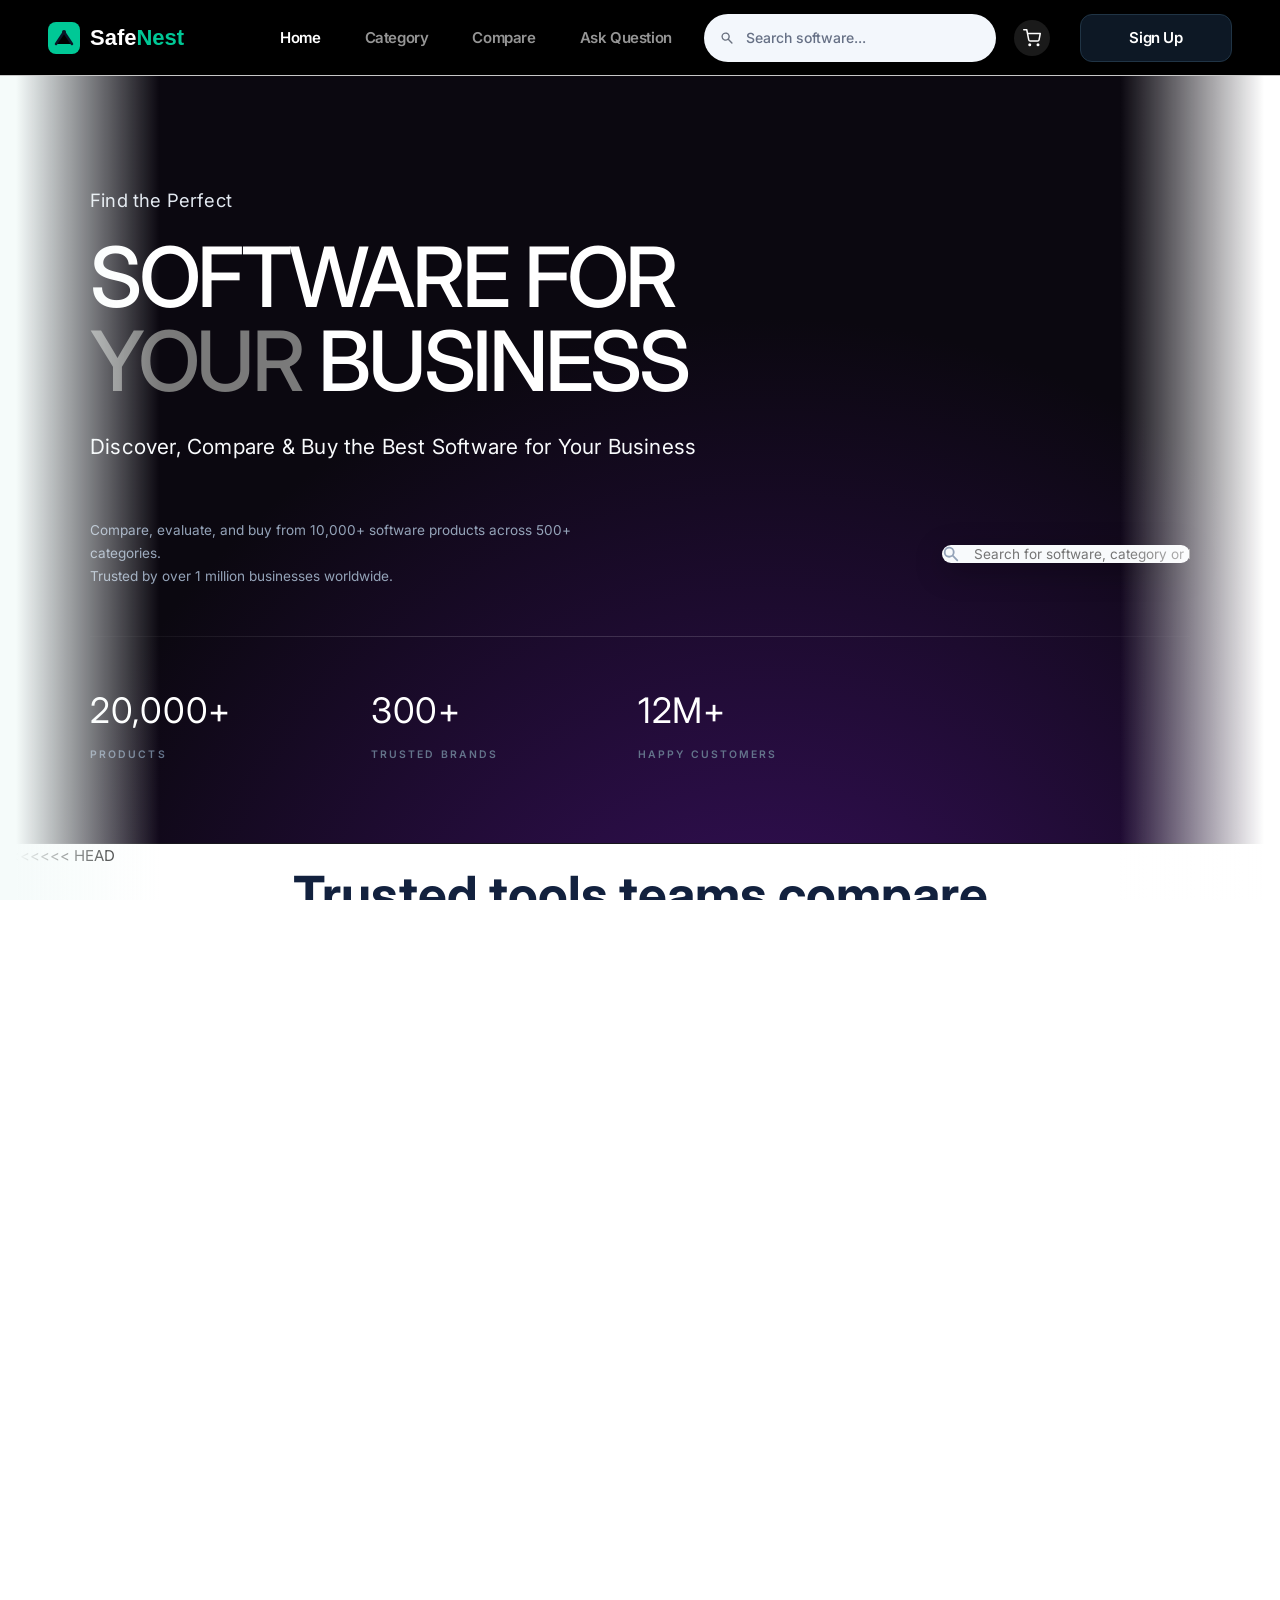
==== commit 4105850d: "resolve conflicts with local version" ====
--- a/index.html
+++ b/index.html
@@ -112,7 +112,11 @@
       border-radius: 999px;
       display: flex;
       align-items: center;
+<<<<<<< HEAD
       padding: 20px 26px;
+=======
+      padding: 14px 26px;
+>>>>>>> 66d5908138eec44a9b739640c745df0f243f732b
       width: 100%;
       max-width: 420px;
       gap: 14px;
@@ -203,6 +207,7 @@
     </div>
   </section>
 
+<<<<<<< HEAD
   <section class="software-marquee-section">
     <div class="container">
       <div class="software-marquee-head">
@@ -346,6 +351,8 @@
     </div>
   </section>
 
+=======
+>>>>>>> 66d5908138eec44a9b739640c745df0f243f732b
   <!-- ═══════════════════════════════════════ POPULAR CATEGORIES ═══════════════════════════════════════ -->
   <section class="home-categories-section" style="padding:56px 0;background:#f8fafc;">
     <div class="container">
@@ -445,6 +452,7 @@
     </div>
   </section>
 
+<<<<<<< HEAD
   <section class="home-compare-section home-compare-section--revamp">
     <div class="container">
       <div class="home-compare-showcase">
@@ -532,6 +540,48 @@
               <span>Procurement view</span>
               <strong>Everything your buyer asks for, in one decision surface.</strong>
               <p>Pricing, integrations, customer support expectations, and deployment model clarity before a sales call even starts.</p>
+=======
+  <section class="home-compare-section" style="background:#003B3B;padding:56px 0;">
+    <div class="container">
+      <div class="home-compare-grid" style="display:grid;grid-template-columns:1fr 1fr;gap:48px;align-items:center;">
+        <div>
+          <h2 style="font-size:clamp(1.6rem,3vw,2.2rem);font-weight:800;color:#fff;line-height:1.2;margin-bottom:20px;">
+            Explore and Compare<br />Software</h2>
+          <p style="color:rgba(255,255,255,.65);font-size:0.92rem;line-height:1.75;margin-bottom:28px;max-width:420px;">
+            Discover and compare software based on pricing, features, and specifications to make informed decisions for
+            your business or personal needs.</p>
+          <a href="products.html"
+            style="display:inline-flex;align-items:center;gap:8px;border:1.5px solid rgba(255,255,255,.7);color:#fff;font-size:0.88rem;font-weight:600;padding:10px 22px;border-radius:8px;text-decoration:none;transition:all .2s;">Compare
+            Software &#8594;</a>
+        </div>
+        <div style="display:flex;justify-content:center;">
+          <div class="home-compare-card"
+            style="background:#fff;border-radius:24px;padding:12px;box-shadow:0 20px 60px rgba(0,0,0,.25);position:relative;max-width:400px;width:100%;">
+            <img src="images/step_3.png" alt="Business man comparing software"
+              style="width:100%;height:auto;border-radius:16px;display:block;" />
+            <div class="home-compare-payments"
+              style="position:absolute;top:24px;right:24px;background:#fff;border-radius:12px;padding:10px 14px;box-shadow:0 4px 16px rgba(0,0,0,.12);">
+              <div style="display:flex;gap:6px;align-items:center;margin-bottom:6px;">
+                <span style="font-size:0.65rem;font-weight:700;color:#4285F4;">G Pay</span>
+                <span style="font-size:0.65rem;font-weight:700;color:#6772E5;">stripe</span>
+                <span style="font-size:0.65rem;font-weight:700;color:#00BAF2;">Paytm</span>
+              </div>
+              <div style="display:flex;gap:6px;align-items:center;">
+                <span style="font-size:0.65rem;font-weight:700;color:#1A1F71;">VISA</span>
+                <span
+                  style="width:20px;height:13px;background:linear-gradient(135deg,#EB001B,#F79E1B);border-radius:3px;display:inline-block;"></span>
+                <span style="font-size:0.65rem;font-weight:700;color:#FF6900;">bharatPe</span>
+              </div>
+            </div>
+            <div class="home-compare-toast"
+              style="position:absolute;bottom:36px;left:24px;background:#fff;border-radius:10px;padding:10px 14px;box-shadow:0 4px 16px rgba(0,0,0,.15);display:flex;align-items:center;gap:8px;">
+              <span
+                style="width:22px;height:22px;background:#00C896;border-radius:50%;display:flex;align-items:center;justify-content:center;font-size:0.7rem;color:#fff;flex-shrink:0;">&#10003;</span>
+              <div>
+                <div style="font-size:0.75rem;font-weight:700;color:#1A2332;">Congratulations</div>
+                <div style="font-size:0.68rem;color:#94A3B8;">Your order is confirmed</div>
+              </div>
+>>>>>>> 66d5908138eec44a9b739640c745df0f243f732b
             </div>
           </div>
         </div>
@@ -603,6 +653,7 @@
     </div>
   </section>
 
+<<<<<<< HEAD
   <section class="home-enterprise home-enterprise--revamp">
     <div class="container">
       <div class="enterprise-spotlight">
@@ -664,6 +715,58 @@
             </div>
             <a href="#experts" class="showcase-btn showcase-btn--solid">Talk to Enterprise Desk</a>
           </article>
+=======
+
+  <section class="home-enterprise" style="background:#0A3D2E;padding:64px 0;">
+    <div class="container">
+      <div class="home-enterprise-head" style="text-align:center;margin-bottom:48px;">
+        <h2 style="font-size:clamp(1.6rem,3vw,2.2rem);font-weight:800;color:#fff;margin-bottom:16px;">Introducing
+          SafeNest Enterprise</h2>
+        <p style="color:rgba(255,255,255,.6);font-size:0.95rem;line-height:1.75;max-width:580px;margin:0 auto;">
+          Streamlining tech discovery and procurement while enabling scalable, adaptable IT solutions for future growth.
+        </p>
+      </div>
+
+      <div class="home-enterprise-grid" style="display:grid;grid-template-columns:1fr 1fr;gap:48px;align-items:center;">
+        <div class="home-enterprise-media" style="position:relative;height:340px;">
+          <div class="home-enterprise-main"
+            style="position:absolute;top:0;left:60px;width:78%;border-radius:20px;overflow:hidden;box-shadow:0 20px 50px rgba(0,0,0,.3);">
+            <img src="images/pexels-fauxels-3184291.jpg" alt="Enterprise Team"
+              style="width:100%;height:auto;display:block;" />
+          </div>
+          <div class="home-enterprise-float"
+            style="position:absolute;bottom:0;left:0;width:42%;border-radius:16px;overflow:hidden;box-shadow:0 12px 32px rgba(0,0,0,.35);border:4px solid #0A3D2E;">
+            <img src="images/pexels-markusspiske-4439901.jpg" alt="Technology"
+              style="width:100%;height:auto;display:block;" />
+          </div>
+        </div>
+
+        <div class="home-enterprise-card-grid" style="display:grid;grid-template-columns:1fr 1fr;gap:16px;">
+          <div class="home-enterprise-card"
+            style="background:rgba(255,255,255,.08);border:1px solid rgba(255,255,255,.12);border-radius:16px;padding:22px;">
+            <h4 style="font-size:1rem;font-weight:700;color:#fff;margin-bottom:8px;">Cyber Security</h4>
+            <p style="font-size:0.82rem;color:rgba(255,255,255,.55);line-height:1.6;">Enterprise-grade protection for
+              your business data</p>
+          </div>
+          <div class="home-enterprise-card"
+            style="background:rgba(255,255,255,.08);border:1px solid rgba(255,255,255,.12);border-radius:16px;padding:22px;">
+            <h4 style="font-size:1rem;font-weight:700;color:#fff;margin-bottom:8px;">Infrastructure</h4>
+            <p style="font-size:0.82rem;color:rgba(255,255,255,.55);line-height:1.6;">Scalable and resilient IT
+              infrastructure solutions</p>
+          </div>
+          <div class="home-enterprise-card"
+            style="background:rgba(255,255,255,.08);border:1px solid rgba(255,255,255,.12);border-radius:16px;padding:22px;">
+            <h4 style="font-size:1rem;font-weight:700;color:#fff;margin-bottom:8px;">Cloud Services</h4>
+            <p style="font-size:0.82rem;color:rgba(255,255,255,.55);line-height:1.6;">Multi-cloud strategies for agile
+              businesses</p>
+          </div>
+          <div class="home-enterprise-card"
+            style="background:rgba(255,255,255,.08);border:1px solid rgba(255,255,255,.12);border-radius:16px;padding:22px;">
+            <h4 style="font-size:1rem;font-weight:700;color:#fff;margin-bottom:8px;">Network</h4>
+            <p style="font-size:0.82rem;color:rgba(255,255,255,.55);line-height:1.6;">High-performance networking and
+              connectivity</p>
+          </div>
+>>>>>>> 66d5908138eec44a9b739640c745df0f243f732b
         </div>
       </div>
     </div>
@@ -877,6 +980,7 @@
   </footer>
 
   <script>
+<<<<<<< HEAD
 (function () {
   var STYLE_ID = "page-loader-style";
   var OVERLAY_ID = "page-loader-overlay";
@@ -1398,3 +1502,210 @@
 
 </html>
 
+=======
+    (() => {
+      const STYLE_ID = "page-loader-style";
+      const OVERLAY_ID = "page-loader-overlay";
+      const NAV_STYLE_ID = "page-loader-nav-style";
+      const NAV_DELAY_MS = 720;
+      let isNavigating = false;
+
+      const addStyle = (id, css) => {
+        if (document.getElementById(id)) return;
+        const style = document.createElement("style");
+        style.id = id;
+        style.textContent = css;
+        document.head.appendChild(style);
+      };
+
+      const ensureStyles = () => {
+        addStyle(
+          STYLE_ID,
+          `.page-loader-active{overflow:hidden}.page-loader-overlay{position:fixed;inset:0;display:flex;align-items:center;justify-content:center;background:rgba(4,7,12,.94);opacity:0;visibility:hidden;pointer-events:none;transition:opacity .25s ease,visibility .25s ease;z-index:99999}.page-loader-overlay.is-visible{opacity:1;visibility:visible;pointer-events:auto}.page-loader-overlay .loader-wrapper{position:relative;display:flex;align-items:center;justify-content:center;gap:2px;min-height:120px;margin:0;font-family:'Poppins','Inter',sans-serif;font-size:1.6em;font-weight:600;user-select:none;color:#fff;transform:scale(1.5)}.page-loader-overlay .loader{position:absolute;inset:0;z-index:1;background-color:transparent;-webkit-mask:repeating-linear-gradient(90deg,transparent 0,transparent 6px,#000 7px,#000 8px);mask:repeating-linear-gradient(90deg,transparent 0,transparent 6px,#000 7px,#000 8px)}.page-loader-overlay .loader::after{content:'';position:absolute;inset:0;background-image:radial-gradient(circle at 50% 50%,rgb(200,255,0) 0,transparent 50%),radial-gradient(circle at 45% 45%,#f00 0,transparent 45%),radial-gradient(circle at 55% 55%,#0ff 0,transparent 45%),radial-gradient(circle at 45% 55%,#0f0 0,transparent 45%),radial-gradient(circle at 55% 45%,#00f 0,transparent 45%);-webkit-mask:radial-gradient(circle at 50% 50%,transparent 0,transparent 10%,#000 25%);mask:radial-gradient(circle at 50% 50%,transparent 0,transparent 10%,#000 25%);animation:page-loader-transform 2s infinite alternate,page-loader-opacity 4s infinite;animation-timing-function:cubic-bezier(.6,.8,.5,1)}.page-loader-overlay .loader-letter{display:inline-block;opacity:0;animation:page-loader-letter 4s infinite linear;z-index:2}.page-loader-overlay .loader-letter:nth-child(1){animation-delay:.10s}.page-loader-overlay .loader-letter:nth-child(2){animation-delay:.205s}.page-loader-overlay .loader-letter:nth-child(3){animation-delay:.31s}.page-loader-overlay .loader-letter:nth-child(4){animation-delay:.415s}.page-loader-overlay .loader-letter:nth-child(5){animation-delay:.521s}.page-loader-overlay .loader-letter:nth-child(6){animation-delay:.626s}.page-loader-overlay .loader-letter:nth-child(7){animation-delay:.731s}@keyframes page-loader-transform{0%{transform:translateX(-55%)}100%{transform:translateX(55%)}}@keyframes page-loader-opacity{0%,100%{opacity:0}15%{opacity:1}65%{opacity:0}}@keyframes page-loader-letter{0%{opacity:0}5%{opacity:1;text-shadow:0 0 4px #000;transform:scale(1.1) translateY(-2px)}20%{opacity:.2}100%{opacity:0}}@media (max-width:640px){.page-loader-overlay .loader-wrapper{transform:scale(1.05);font-size:1.35em}}`
+        );
+      };
+
+      const ensureOverlay = () => {
+        let overlay = document.getElementById(OVERLAY_ID);
+        if (overlay) return overlay;
+
+        overlay = document.createElement("div");
+        overlay.id = OVERLAY_ID;
+        overlay.className = "page-loader-overlay";
+        overlay.setAttribute("aria-hidden", "true");
+        overlay.innerHTML =
+          '<div class="loader-wrapper"><span class="loader-letter">L</span><span class="loader-letter">O</span><span class="loader-letter">A</span><span class="loader-letter">D</span><span class="loader-letter">I</span><span class="loader-letter">N</span><span class="loader-letter">G</span><div class="loader"></div></div>';
+        document.body.appendChild(overlay);
+        return overlay;
+      };
+
+      const ensureNavStyles = () => {
+        addStyle(
+          NAV_STYLE_ID,
+          `.cmp-nav-toggle{display:none;width:46px;height:46px;align-items:center;justify-content:center;flex-direction:column;gap:5px;border:1px solid rgba(255,255,255,.14);border-radius:14px;background:#0d1825;color:#fff;box-shadow:0 10px 24px rgba(0,0,0,.18);flex:0 0 auto}.cmp-nav-toggle span{display:block;width:18px;height:2px;background:currentColor;border-radius:999px;transition:transform .2s ease,opacity .2s ease}.cmp-nav-toggle[aria-expanded='true'] span:nth-child(1){transform:translateY(7px) rotate(45deg)}.cmp-nav-toggle[aria-expanded='true'] span:nth-child(2){opacity:0}.cmp-nav-toggle[aria-expanded='true'] span:nth-child(3){transform:translateY(-7px) rotate(-45deg)}@media (max-width:900px){.cmp-nav{padding:14px 16px !important;min-height:auto !important;align-items:center !important;gap:12px !important}.cmp-nav-shell{width:100% !important;min-height:auto !important;padding:0 !important}.cmp-nav,.cmp-nav-shell{display:flex !important;flex-wrap:wrap !important;align-items:center !important;justify-content:space-between !important;row-gap:12px !important}.cmp-nav-logo{margin-right:auto !important}.cmp-nav-toggle{display:inline-flex !important}.cmp-nav .cmp-nav-links,.cmp-nav .cmp-nav-actions{display:none !important;width:100% !important;flex:0 0 100% !important;margin-left:0 !important}.cmp-nav.cmp-nav-open,.cmp-nav.cmp-nav-open .cmp-nav-shell,.cmp-nav.cmp-nav-open .cmp-nav-links,.cmp-nav.cmp-nav-open .cmp-nav-actions{background:#000 !important}.cmp-nav.cmp-nav-open .cmp-nav-links{display:flex !important;flex-direction:column !important;align-items:stretch !important;gap:8px !important;padding-top:8px !important}.cmp-nav.cmp-nav-open .cmp-nav-links a{display:block !important;width:100% !important;padding:12px 14px !important;border-radius:12px !important;background:rgba(255,255,255,.04) !important}.cmp-nav.cmp-nav-open .cmp-nav-actions{display:flex !important;flex-direction:column !important;align-items:stretch !important;gap:12px !important;padding-bottom:4px !important}.cmp-nav.cmp-nav-open .cmp-nav-search{display:flex !important;width:100% !important;max-width:none !important;min-width:0 !important;height:48px !important}.cmp-nav.cmp-nav-open .cmp-nav-actions>a{margin-right:0 !important;align-self:flex-start !important}.cmp-nav.cmp-nav-open .cmp-nav-signup{width:100% !important;min-width:0 !important}}@media (max-width:560px){.cmp-nav{padding:12px 14px !important}.cmp-nav-logo img{height:34px !important}}`
+        );
+      };
+
+      const setNavOpenState = (nav, toggle, isOpen) => {
+        nav.classList.toggle("cmp-nav-open", isOpen);
+        toggle.setAttribute("aria-expanded", isOpen ? "true" : "false");
+        toggle.setAttribute("aria-label", isOpen ? "Close navigation menu" : "Open navigation menu");
+      };
+
+      const setupMobileNav = () => {
+        ensureNavStyles();
+
+        document.querySelectorAll(".cmp-nav").forEach((nav, index) => {
+          if (nav.dataset.mobileNavReady === "true") return;
+
+          const navShell = nav.querySelector(".cmp-nav-shell");
+          const toggleHost = navShell || nav;
+          const links = toggleHost.querySelector(".cmp-nav-links");
+          const actions = toggleHost.querySelector(".cmp-nav-actions");
+          if (!links || !actions) return;
+
+          const toggle = document.createElement("button");
+          toggle.type = "button";
+          toggle.className = "cmp-nav-toggle";
+          toggle.setAttribute("aria-expanded", "false");
+          toggle.setAttribute("aria-label", "Open navigation menu");
+          toggle.setAttribute("aria-controls", `cmp-mobile-nav-${index}`);
+          toggle.innerHTML = "<span></span><span></span><span></span>";
+
+          links.id = `cmp-mobile-nav-${index}`;
+          toggleHost.insertBefore(toggle, links);
+
+          toggle.addEventListener("click", () => {
+            setNavOpenState(nav, toggle, !nav.classList.contains("cmp-nav-open"));
+          });
+
+          const closeOnLink = (event) => {
+            if (event.target.closest("a[href]")) setNavOpenState(nav, toggle, false);
+          };
+
+          links.addEventListener("click", closeOnLink);
+          actions.addEventListener("click", closeOnLink);
+
+          document.addEventListener("click", (event) => {
+            if (!nav.contains(event.target)) setNavOpenState(nav, toggle, false);
+          });
+
+          document.addEventListener("keydown", (event) => {
+            if (event.key === "Escape") setNavOpenState(nav, toggle, false);
+          });
+
+          window.addEventListener("resize", () => {
+            if (window.innerWidth > 900) setNavOpenState(nav, toggle, false);
+          });
+
+          nav.dataset.mobileNavReady = "true";
+        });
+      };
+
+      const ensureLoader = () => {
+        ensureStyles();
+        return ensureOverlay();
+      };
+
+      const resetLoader = () => {
+        const overlay = document.getElementById(OVERLAY_ID);
+        isNavigating = false;
+        document.body.classList.remove("page-loader-active");
+        if (overlay) overlay.classList.remove("is-visible");
+      };
+
+      const showLoader = (nextHref) => {
+        const overlay = ensureLoader();
+        if (isNavigating) return;
+
+        isNavigating = true;
+        document.body.classList.add("page-loader-active");
+        overlay.classList.add("is-visible");
+
+        if (nextHref) {
+          window.setTimeout(() => {
+            window.location.href = nextHref;
+          }, NAV_DELAY_MS);
+        }
+      };
+
+      const isModifiedClick = (event) =>
+        event.metaKey || event.ctrlKey || event.shiftKey || event.altKey || event.button !== 0;
+
+      const isSameDocument = (url) =>
+        url.pathname === window.location.pathname && url.search === window.location.search;
+
+      const resolveInternalHref = (rawHref) => {
+        if (!rawHref) return null;
+        const trimmedHref = rawHref.trim();
+        if (!trimmedHref || trimmedHref === "#" || trimmedHref.startsWith("javascript:")) return null;
+        if (trimmedHref.startsWith("mailto:") || trimmedHref.startsWith("tel:")) return null;
+
+        const url = new URL(trimmedHref, window.location.href);
+        return url.origin === window.location.origin ? url : null;
+      };
+
+      const handleInlineLocationClick = (event) => {
+        const trigger = event.target.closest("[onclick*='location.href'], [onclick*='window.location.href']");
+        if (!trigger || trigger.closest("a[href]")) return false;
+
+        const onclickValue = trigger.getAttribute("onclick");
+        const match = onclickValue && onclickValue.match(/(?:window\.)?location\.href\s*=\s*['"]([^'"]+)['"]/);
+        if (!match) return false;
+
+        const url = resolveInternalHref(match[1]);
+        if (!url || isSameDocument(url)) return false;
+
+        event.preventDefault();
+        event.stopPropagation();
+        if (typeof event.stopImmediatePropagation === "function") event.stopImmediatePropagation();
+        showLoader(url.href);
+        return true;
+      };
+
+      const handleAnchorClick = (event) => {
+        const anchor = event.target.closest("a[href]");
+        if (!anchor) return;
+        if (anchor.target && anchor.target !== "_self") return;
+        if (anchor.hasAttribute("download") || anchor.dataset.noLoader !== undefined) return;
+        if (isModifiedClick(event)) return;
+
+        const url = resolveInternalHref(anchor.getAttribute("href"));
+        if (!url || isSameDocument(url)) return;
+
+        event.preventDefault();
+        showLoader(url.href);
+      };
+
+      const bindEvents = () => {
+        document.addEventListener(
+          "click",
+          (event) => {
+            if (handleInlineLocationClick(event)) return;
+            handleAnchorClick(event);
+          },
+          true
+        );
+        window.addEventListener("pageshow", resetLoader);
+        window.addEventListener("load", resetLoader);
+      };
+
+      const init = () => {
+        ensureLoader();
+        setupMobileNav();
+        resetLoader();
+        bindEvents();
+        window.showPageLoader = showLoader;
+      };
+
+      if (document.readyState === "loading") {
+        document.addEventListener("DOMContentLoaded", init);
+      } else {
+        init();
+      }
+    })();
+  </script>
+</body>
+
+</html>
+>>>>>>> 66d5908138eec44a9b739640c745df0f243f732b
--- a/main.css
+++ b/main.css
@@ -2414,6 +2414,7 @@
       margin: 54px auto 24px;
       max-width: calc(100% - 192px);
     }
+<<<<<<< HEAD
     .cmp-trending-header {
       width: min(100%, 1128px);
       margin: 0 auto 48px;
@@ -2427,6 +2428,12 @@
       margin: 0 auto;
       gap: 24px;
     }
+=======
+    .cmp-trending-header { margin-bottom: 48px; }
+    .cmp-trending-header h2 { font-size: 1.875rem; font-weight: 700; color: #fff; margin-bottom: 8px; }
+    .cmp-trending-header p { font-size: 1rem; color: #fff; opacity: .85; }
+    .cmp-trending-grid { display: grid; grid-template-columns: repeat(3, 360px); gap: 0 24px; }
+>>>>>>> 66d5908138eec44a9b739640c745df0f243f732b
     .cmp-trend-card {
       background: #fff; border-radius: 24px;
       border: 1px solid #f1f5f9;
@@ -2506,10 +2513,16 @@
 
     /* ── QUESTIONS BANNER ── */
     .cmp-qbanner {
+<<<<<<< HEAD
       background: #d2eed0;
       margin: 0 0 64px;
       border-radius: 0;
       padding: 40px clamp(16px, 4vw, 40px);
+=======
+      background: #d2eed0; border-radius: 15px;
+      margin: 0 58px 64px;
+      padding: 40px 36px;
+>>>>>>> 66d5908138eec44a9b739640c745df0f243f732b
       display: flex; align-items: center; justify-content: space-between;
       flex-wrap: wrap; gap: 16px;
     }
@@ -2522,18 +2535,26 @@
     /* ── FOOTER same as other pages ── */
     .footer {
       background: #000;
+<<<<<<< HEAD
       padding: 48px 0 0;
     }
     .footer > .container {
       max-width: none;
       width: 100%;
       padding: 0;
+=======
+      padding: 48px 40px 0;
+>>>>>>> 66d5908138eec44a9b739640c745df0f243f732b
     }
     .footer-grid {
       display: grid;
       grid-template-columns: 2fr 1fr 1fr 1fr 1fr;
       gap: 40px;
+<<<<<<< HEAD
       padding: 0 clamp(16px, 4vw, 40px) 48px;
+=======
+      padding-bottom: 48px;
+>>>>>>> 66d5908138eec44a9b739640c745df0f243f732b
       border-bottom: 1px solid rgba(255,255,255,.08);
     }
     .footer-brand p { font-size: 0.875rem; color: rgba(255,255,255,.5); margin-top: 16px; line-height: 1.7; }
@@ -2542,6 +2563,7 @@
     .footer-col ul li a { font-size: 0.875rem; color: rgba(255,255,255,.65); }
     .nav-logo { display: flex; align-items: center; gap: 8px; font-size: 1.25rem; font-weight: 800; color: #fff; }
     .nav-logo span { color: #00C896; }
+<<<<<<< HEAD
     .footer > .container .footer-bottom {
       display: flex;
       justify-content: space-between;
@@ -2551,6 +2573,9 @@
       background: transparent;
       border-top: none;
     }
+=======
+    .footer-bottom { display: flex; justify-content: space-between; padding: 20px 0; flex-wrap: wrap; gap: 8px; }
+>>>>>>> 66d5908138eec44a9b739640c745df0f243f732b
 
     /* Subscribe form in footer */
     .footer-subscribe-title { font-size: 1rem; font-weight: 700; color: #fff; letter-spacing: -0.5px; margin-bottom: 14px; }
@@ -2713,7 +2738,11 @@
       .cmp-add-actions {
         margin-top: 22px;
       }
+<<<<<<< HEAD
       .cmp-qbanner { margin: 0 0 48px; }
+=======
+      .cmp-qbanner { margin: 0 16px 48px; }
+>>>>>>> 66d5908138eec44a9b739640c745df0f243f732b
       .footer-grid { grid-template-columns: 1fr; }
     }
 
@@ -6284,6 +6313,7 @@
   max-width: 1120px;
 }
 
+<<<<<<< HEAD
 .home-section-title {
   position: relative;
   display: inline-block;
@@ -6375,6 +6405,8 @@
   }
 }
 
+=======
+>>>>>>> 66d5908138eec44a9b739640c745df0f243f732b
 .cmp-search-title {
   max-width: none;
   font-size: clamp(2.05rem, 3vw, 3.05rem) !important;
@@ -6746,10 +6778,13 @@
     grid-template-columns: 1fr !important;
   }
 
+<<<<<<< HEAD
   .home-section-title::after {
     width: 34%;
   }
 
+=======
+>>>>>>> 66d5908138eec44a9b739640c745df0f243f732b
   .home-categories-header .btn,
   .expert-cta-actions .btn,
   .prod-actions .btn {
@@ -6766,6 +6801,7 @@
     font-size: clamp(1.7rem, 9vw, 2.2rem) !important;
   }
 }
+<<<<<<< HEAD
 
 /* Homepage premium revamp */
 .software-marquee-section {
@@ -7709,3 +7745,5 @@
     transform: none !important;
   }
 }
+=======
+>>>>>>> 66d5908138eec44a9b739640c745df0f243f732b
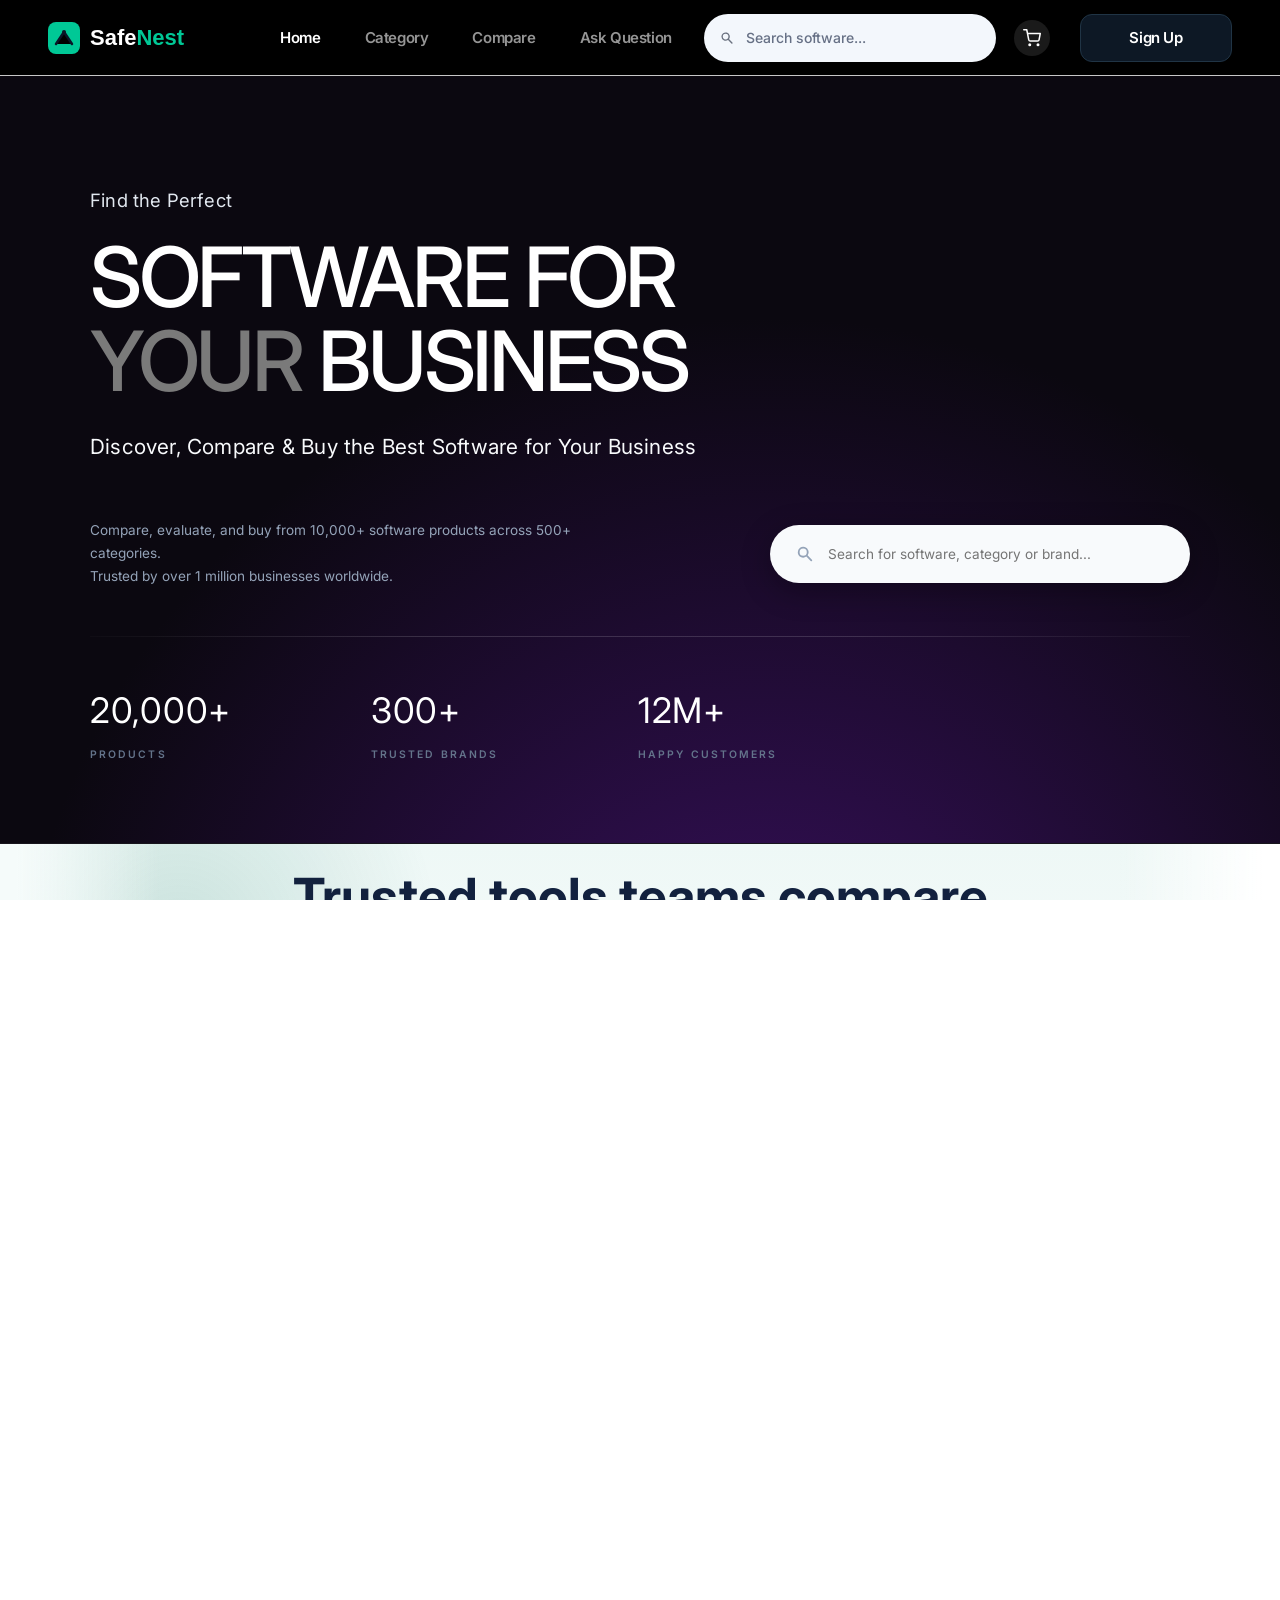
==== commit 3291b939: "updateds" ====
--- a/index.html
+++ b/index.html
@@ -112,11 +112,7 @@
       border-radius: 999px;
       display: flex;
       align-items: center;
-<<<<<<< HEAD
       padding: 20px 26px;
-=======
-      padding: 14px 26px;
->>>>>>> 66d5908138eec44a9b739640c745df0f243f732b
       width: 100%;
       max-width: 420px;
       gap: 14px;
@@ -207,7 +203,6 @@
     </div>
   </section>
 
-<<<<<<< HEAD
   <section class="software-marquee-section">
     <div class="container">
       <div class="software-marquee-head">
@@ -351,8 +346,6 @@
     </div>
   </section>
 
-=======
->>>>>>> 66d5908138eec44a9b739640c745df0f243f732b
   <!-- ═══════════════════════════════════════ POPULAR CATEGORIES ═══════════════════════════════════════ -->
   <section class="home-categories-section" style="padding:56px 0;background:#f8fafc;">
     <div class="container">
@@ -452,7 +445,6 @@
     </div>
   </section>
 
-<<<<<<< HEAD
   <section class="home-compare-section home-compare-section--revamp">
     <div class="container">
       <div class="home-compare-showcase">
@@ -540,48 +532,6 @@
               <span>Procurement view</span>
               <strong>Everything your buyer asks for, in one decision surface.</strong>
               <p>Pricing, integrations, customer support expectations, and deployment model clarity before a sales call even starts.</p>
-=======
-  <section class="home-compare-section" style="background:#003B3B;padding:56px 0;">
-    <div class="container">
-      <div class="home-compare-grid" style="display:grid;grid-template-columns:1fr 1fr;gap:48px;align-items:center;">
-        <div>
-          <h2 style="font-size:clamp(1.6rem,3vw,2.2rem);font-weight:800;color:#fff;line-height:1.2;margin-bottom:20px;">
-            Explore and Compare<br />Software</h2>
-          <p style="color:rgba(255,255,255,.65);font-size:0.92rem;line-height:1.75;margin-bottom:28px;max-width:420px;">
-            Discover and compare software based on pricing, features, and specifications to make informed decisions for
-            your business or personal needs.</p>
-          <a href="products.html"
-            style="display:inline-flex;align-items:center;gap:8px;border:1.5px solid rgba(255,255,255,.7);color:#fff;font-size:0.88rem;font-weight:600;padding:10px 22px;border-radius:8px;text-decoration:none;transition:all .2s;">Compare
-            Software &#8594;</a>
-        </div>
-        <div style="display:flex;justify-content:center;">
-          <div class="home-compare-card"
-            style="background:#fff;border-radius:24px;padding:12px;box-shadow:0 20px 60px rgba(0,0,0,.25);position:relative;max-width:400px;width:100%;">
-            <img src="images/step_3.png" alt="Business man comparing software"
-              style="width:100%;height:auto;border-radius:16px;display:block;" />
-            <div class="home-compare-payments"
-              style="position:absolute;top:24px;right:24px;background:#fff;border-radius:12px;padding:10px 14px;box-shadow:0 4px 16px rgba(0,0,0,.12);">
-              <div style="display:flex;gap:6px;align-items:center;margin-bottom:6px;">
-                <span style="font-size:0.65rem;font-weight:700;color:#4285F4;">G Pay</span>
-                <span style="font-size:0.65rem;font-weight:700;color:#6772E5;">stripe</span>
-                <span style="font-size:0.65rem;font-weight:700;color:#00BAF2;">Paytm</span>
-              </div>
-              <div style="display:flex;gap:6px;align-items:center;">
-                <span style="font-size:0.65rem;font-weight:700;color:#1A1F71;">VISA</span>
-                <span
-                  style="width:20px;height:13px;background:linear-gradient(135deg,#EB001B,#F79E1B);border-radius:3px;display:inline-block;"></span>
-                <span style="font-size:0.65rem;font-weight:700;color:#FF6900;">bharatPe</span>
-              </div>
-            </div>
-            <div class="home-compare-toast"
-              style="position:absolute;bottom:36px;left:24px;background:#fff;border-radius:10px;padding:10px 14px;box-shadow:0 4px 16px rgba(0,0,0,.15);display:flex;align-items:center;gap:8px;">
-              <span
-                style="width:22px;height:22px;background:#00C896;border-radius:50%;display:flex;align-items:center;justify-content:center;font-size:0.7rem;color:#fff;flex-shrink:0;">&#10003;</span>
-              <div>
-                <div style="font-size:0.75rem;font-weight:700;color:#1A2332;">Congratulations</div>
-                <div style="font-size:0.68rem;color:#94A3B8;">Your order is confirmed</div>
-              </div>
->>>>>>> 66d5908138eec44a9b739640c745df0f243f732b
             </div>
           </div>
         </div>
@@ -653,7 +603,6 @@
     </div>
   </section>
 
-<<<<<<< HEAD
   <section class="home-enterprise home-enterprise--revamp">
     <div class="container">
       <div class="enterprise-spotlight">
@@ -715,58 +664,6 @@
             </div>
             <a href="#experts" class="showcase-btn showcase-btn--solid">Talk to Enterprise Desk</a>
           </article>
-=======
-
-  <section class="home-enterprise" style="background:#0A3D2E;padding:64px 0;">
-    <div class="container">
-      <div class="home-enterprise-head" style="text-align:center;margin-bottom:48px;">
-        <h2 style="font-size:clamp(1.6rem,3vw,2.2rem);font-weight:800;color:#fff;margin-bottom:16px;">Introducing
-          SafeNest Enterprise</h2>
-        <p style="color:rgba(255,255,255,.6);font-size:0.95rem;line-height:1.75;max-width:580px;margin:0 auto;">
-          Streamlining tech discovery and procurement while enabling scalable, adaptable IT solutions for future growth.
-        </p>
-      </div>
-
-      <div class="home-enterprise-grid" style="display:grid;grid-template-columns:1fr 1fr;gap:48px;align-items:center;">
-        <div class="home-enterprise-media" style="position:relative;height:340px;">
-          <div class="home-enterprise-main"
-            style="position:absolute;top:0;left:60px;width:78%;border-radius:20px;overflow:hidden;box-shadow:0 20px 50px rgba(0,0,0,.3);">
-            <img src="images/pexels-fauxels-3184291.jpg" alt="Enterprise Team"
-              style="width:100%;height:auto;display:block;" />
-          </div>
-          <div class="home-enterprise-float"
-            style="position:absolute;bottom:0;left:0;width:42%;border-radius:16px;overflow:hidden;box-shadow:0 12px 32px rgba(0,0,0,.35);border:4px solid #0A3D2E;">
-            <img src="images/pexels-markusspiske-4439901.jpg" alt="Technology"
-              style="width:100%;height:auto;display:block;" />
-          </div>
-        </div>
-
-        <div class="home-enterprise-card-grid" style="display:grid;grid-template-columns:1fr 1fr;gap:16px;">
-          <div class="home-enterprise-card"
-            style="background:rgba(255,255,255,.08);border:1px solid rgba(255,255,255,.12);border-radius:16px;padding:22px;">
-            <h4 style="font-size:1rem;font-weight:700;color:#fff;margin-bottom:8px;">Cyber Security</h4>
-            <p style="font-size:0.82rem;color:rgba(255,255,255,.55);line-height:1.6;">Enterprise-grade protection for
-              your business data</p>
-          </div>
-          <div class="home-enterprise-card"
-            style="background:rgba(255,255,255,.08);border:1px solid rgba(255,255,255,.12);border-radius:16px;padding:22px;">
-            <h4 style="font-size:1rem;font-weight:700;color:#fff;margin-bottom:8px;">Infrastructure</h4>
-            <p style="font-size:0.82rem;color:rgba(255,255,255,.55);line-height:1.6;">Scalable and resilient IT
-              infrastructure solutions</p>
-          </div>
-          <div class="home-enterprise-card"
-            style="background:rgba(255,255,255,.08);border:1px solid rgba(255,255,255,.12);border-radius:16px;padding:22px;">
-            <h4 style="font-size:1rem;font-weight:700;color:#fff;margin-bottom:8px;">Cloud Services</h4>
-            <p style="font-size:0.82rem;color:rgba(255,255,255,.55);line-height:1.6;">Multi-cloud strategies for agile
-              businesses</p>
-          </div>
-          <div class="home-enterprise-card"
-            style="background:rgba(255,255,255,.08);border:1px solid rgba(255,255,255,.12);border-radius:16px;padding:22px;">
-            <h4 style="font-size:1rem;font-weight:700;color:#fff;margin-bottom:8px;">Network</h4>
-            <p style="font-size:0.82rem;color:rgba(255,255,255,.55);line-height:1.6;">High-performance networking and
-              connectivity</p>
-          </div>
->>>>>>> 66d5908138eec44a9b739640c745df0f243f732b
         </div>
       </div>
     </div>
@@ -980,7 +877,6 @@
   </footer>
 
   <script>
-<<<<<<< HEAD
 (function () {
   var STYLE_ID = "page-loader-style";
   var OVERLAY_ID = "page-loader-overlay";
@@ -1501,211 +1397,3 @@
 </body>
 
 </html>
-
-=======
-    (() => {
-      const STYLE_ID = "page-loader-style";
-      const OVERLAY_ID = "page-loader-overlay";
-      const NAV_STYLE_ID = "page-loader-nav-style";
-      const NAV_DELAY_MS = 720;
-      let isNavigating = false;
-
-      const addStyle = (id, css) => {
-        if (document.getElementById(id)) return;
-        const style = document.createElement("style");
-        style.id = id;
-        style.textContent = css;
-        document.head.appendChild(style);
-      };
-
-      const ensureStyles = () => {
-        addStyle(
-          STYLE_ID,
-          `.page-loader-active{overflow:hidden}.page-loader-overlay{position:fixed;inset:0;display:flex;align-items:center;justify-content:center;background:rgba(4,7,12,.94);opacity:0;visibility:hidden;pointer-events:none;transition:opacity .25s ease,visibility .25s ease;z-index:99999}.page-loader-overlay.is-visible{opacity:1;visibility:visible;pointer-events:auto}.page-loader-overlay .loader-wrapper{position:relative;display:flex;align-items:center;justify-content:center;gap:2px;min-height:120px;margin:0;font-family:'Poppins','Inter',sans-serif;font-size:1.6em;font-weight:600;user-select:none;color:#fff;transform:scale(1.5)}.page-loader-overlay .loader{position:absolute;inset:0;z-index:1;background-color:transparent;-webkit-mask:repeating-linear-gradient(90deg,transparent 0,transparent 6px,#000 7px,#000 8px);mask:repeating-linear-gradient(90deg,transparent 0,transparent 6px,#000 7px,#000 8px)}.page-loader-overlay .loader::after{content:'';position:absolute;inset:0;background-image:radial-gradient(circle at 50% 50%,rgb(200,255,0) 0,transparent 50%),radial-gradient(circle at 45% 45%,#f00 0,transparent 45%),radial-gradient(circle at 55% 55%,#0ff 0,transparent 45%),radial-gradient(circle at 45% 55%,#0f0 0,transparent 45%),radial-gradient(circle at 55% 45%,#00f 0,transparent 45%);-webkit-mask:radial-gradient(circle at 50% 50%,transparent 0,transparent 10%,#000 25%);mask:radial-gradient(circle at 50% 50%,transparent 0,transparent 10%,#000 25%);animation:page-loader-transform 2s infinite alternate,page-loader-opacity 4s infinite;animation-timing-function:cubic-bezier(.6,.8,.5,1)}.page-loader-overlay .loader-letter{display:inline-block;opacity:0;animation:page-loader-letter 4s infinite linear;z-index:2}.page-loader-overlay .loader-letter:nth-child(1){animation-delay:.10s}.page-loader-overlay .loader-letter:nth-child(2){animation-delay:.205s}.page-loader-overlay .loader-letter:nth-child(3){animation-delay:.31s}.page-loader-overlay .loader-letter:nth-child(4){animation-delay:.415s}.page-loader-overlay .loader-letter:nth-child(5){animation-delay:.521s}.page-loader-overlay .loader-letter:nth-child(6){animation-delay:.626s}.page-loader-overlay .loader-letter:nth-child(7){animation-delay:.731s}@keyframes page-loader-transform{0%{transform:translateX(-55%)}100%{transform:translateX(55%)}}@keyframes page-loader-opacity{0%,100%{opacity:0}15%{opacity:1}65%{opacity:0}}@keyframes page-loader-letter{0%{opacity:0}5%{opacity:1;text-shadow:0 0 4px #000;transform:scale(1.1) translateY(-2px)}20%{opacity:.2}100%{opacity:0}}@media (max-width:640px){.page-loader-overlay .loader-wrapper{transform:scale(1.05);font-size:1.35em}}`
-        );
-      };
-
-      const ensureOverlay = () => {
-        let overlay = document.getElementById(OVERLAY_ID);
-        if (overlay) return overlay;
-
-        overlay = document.createElement("div");
-        overlay.id = OVERLAY_ID;
-        overlay.className = "page-loader-overlay";
-        overlay.setAttribute("aria-hidden", "true");
-        overlay.innerHTML =
-          '<div class="loader-wrapper"><span class="loader-letter">L</span><span class="loader-letter">O</span><span class="loader-letter">A</span><span class="loader-letter">D</span><span class="loader-letter">I</span><span class="loader-letter">N</span><span class="loader-letter">G</span><div class="loader"></div></div>';
-        document.body.appendChild(overlay);
-        return overlay;
-      };
-
-      const ensureNavStyles = () => {
-        addStyle(
-          NAV_STYLE_ID,
-          `.cmp-nav-toggle{display:none;width:46px;height:46px;align-items:center;justify-content:center;flex-direction:column;gap:5px;border:1px solid rgba(255,255,255,.14);border-radius:14px;background:#0d1825;color:#fff;box-shadow:0 10px 24px rgba(0,0,0,.18);flex:0 0 auto}.cmp-nav-toggle span{display:block;width:18px;height:2px;background:currentColor;border-radius:999px;transition:transform .2s ease,opacity .2s ease}.cmp-nav-toggle[aria-expanded='true'] span:nth-child(1){transform:translateY(7px) rotate(45deg)}.cmp-nav-toggle[aria-expanded='true'] span:nth-child(2){opacity:0}.cmp-nav-toggle[aria-expanded='true'] span:nth-child(3){transform:translateY(-7px) rotate(-45deg)}@media (max-width:900px){.cmp-nav{padding:14px 16px !important;min-height:auto !important;align-items:center !important;gap:12px !important}.cmp-nav-shell{width:100% !important;min-height:auto !important;padding:0 !important}.cmp-nav,.cmp-nav-shell{display:flex !important;flex-wrap:wrap !important;align-items:center !important;justify-content:space-between !important;row-gap:12px !important}.cmp-nav-logo{margin-right:auto !important}.cmp-nav-toggle{display:inline-flex !important}.cmp-nav .cmp-nav-links,.cmp-nav .cmp-nav-actions{display:none !important;width:100% !important;flex:0 0 100% !important;margin-left:0 !important}.cmp-nav.cmp-nav-open,.cmp-nav.cmp-nav-open .cmp-nav-shell,.cmp-nav.cmp-nav-open .cmp-nav-links,.cmp-nav.cmp-nav-open .cmp-nav-actions{background:#000 !important}.cmp-nav.cmp-nav-open .cmp-nav-links{display:flex !important;flex-direction:column !important;align-items:stretch !important;gap:8px !important;padding-top:8px !important}.cmp-nav.cmp-nav-open .cmp-nav-links a{display:block !important;width:100% !important;padding:12px 14px !important;border-radius:12px !important;background:rgba(255,255,255,.04) !important}.cmp-nav.cmp-nav-open .cmp-nav-actions{display:flex !important;flex-direction:column !important;align-items:stretch !important;gap:12px !important;padding-bottom:4px !important}.cmp-nav.cmp-nav-open .cmp-nav-search{display:flex !important;width:100% !important;max-width:none !important;min-width:0 !important;height:48px !important}.cmp-nav.cmp-nav-open .cmp-nav-actions>a{margin-right:0 !important;align-self:flex-start !important}.cmp-nav.cmp-nav-open .cmp-nav-signup{width:100% !important;min-width:0 !important}}@media (max-width:560px){.cmp-nav{padding:12px 14px !important}.cmp-nav-logo img{height:34px !important}}`
-        );
-      };
-
-      const setNavOpenState = (nav, toggle, isOpen) => {
-        nav.classList.toggle("cmp-nav-open", isOpen);
-        toggle.setAttribute("aria-expanded", isOpen ? "true" : "false");
-        toggle.setAttribute("aria-label", isOpen ? "Close navigation menu" : "Open navigation menu");
-      };
-
-      const setupMobileNav = () => {
-        ensureNavStyles();
-
-        document.querySelectorAll(".cmp-nav").forEach((nav, index) => {
-          if (nav.dataset.mobileNavReady === "true") return;
-
-          const navShell = nav.querySelector(".cmp-nav-shell");
-          const toggleHost = navShell || nav;
-          const links = toggleHost.querySelector(".cmp-nav-links");
-          const actions = toggleHost.querySelector(".cmp-nav-actions");
-          if (!links || !actions) return;
-
-          const toggle = document.createElement("button");
-          toggle.type = "button";
-          toggle.className = "cmp-nav-toggle";
-          toggle.setAttribute("aria-expanded", "false");
-          toggle.setAttribute("aria-label", "Open navigation menu");
-          toggle.setAttribute("aria-controls", `cmp-mobile-nav-${index}`);
-          toggle.innerHTML = "<span></span><span></span><span></span>";
-
-          links.id = `cmp-mobile-nav-${index}`;
-          toggleHost.insertBefore(toggle, links);
-
-          toggle.addEventListener("click", () => {
-            setNavOpenState(nav, toggle, !nav.classList.contains("cmp-nav-open"));
-          });
-
-          const closeOnLink = (event) => {
-            if (event.target.closest("a[href]")) setNavOpenState(nav, toggle, false);
-          };
-
-          links.addEventListener("click", closeOnLink);
-          actions.addEventListener("click", closeOnLink);
-
-          document.addEventListener("click", (event) => {
-            if (!nav.contains(event.target)) setNavOpenState(nav, toggle, false);
-          });
-
-          document.addEventListener("keydown", (event) => {
-            if (event.key === "Escape") setNavOpenState(nav, toggle, false);
-          });
-
-          window.addEventListener("resize", () => {
-            if (window.innerWidth > 900) setNavOpenState(nav, toggle, false);
-          });
-
-          nav.dataset.mobileNavReady = "true";
-        });
-      };
-
-      const ensureLoader = () => {
-        ensureStyles();
-        return ensureOverlay();
-      };
-
-      const resetLoader = () => {
-        const overlay = document.getElementById(OVERLAY_ID);
-        isNavigating = false;
-        document.body.classList.remove("page-loader-active");
-        if (overlay) overlay.classList.remove("is-visible");
-      };
-
-      const showLoader = (nextHref) => {
-        const overlay = ensureLoader();
-        if (isNavigating) return;
-
-        isNavigating = true;
-        document.body.classList.add("page-loader-active");
-        overlay.classList.add("is-visible");
-
-        if (nextHref) {
-          window.setTimeout(() => {
-            window.location.href = nextHref;
-          }, NAV_DELAY_MS);
-        }
-      };
-
-      const isModifiedClick = (event) =>
-        event.metaKey || event.ctrlKey || event.shiftKey || event.altKey || event.button !== 0;
-
-      const isSameDocument = (url) =>
-        url.pathname === window.location.pathname && url.search === window.location.search;
-
-      const resolveInternalHref = (rawHref) => {
-        if (!rawHref) return null;
-        const trimmedHref = rawHref.trim();
-        if (!trimmedHref || trimmedHref === "#" || trimmedHref.startsWith("javascript:")) return null;
-        if (trimmedHref.startsWith("mailto:") || trimmedHref.startsWith("tel:")) return null;
-
-        const url = new URL(trimmedHref, window.location.href);
-        return url.origin === window.location.origin ? url : null;
-      };
-
-      const handleInlineLocationClick = (event) => {
-        const trigger = event.target.closest("[onclick*='location.href'], [onclick*='window.location.href']");
-        if (!trigger || trigger.closest("a[href]")) return false;
-
-        const onclickValue = trigger.getAttribute("onclick");
-        const match = onclickValue && onclickValue.match(/(?:window\.)?location\.href\s*=\s*['"]([^'"]+)['"]/);
-        if (!match) return false;
-
-        const url = resolveInternalHref(match[1]);
-        if (!url || isSameDocument(url)) return false;
-
-        event.preventDefault();
-        event.stopPropagation();
-        if (typeof event.stopImmediatePropagation === "function") event.stopImmediatePropagation();
-        showLoader(url.href);
-        return true;
-      };
-
-      const handleAnchorClick = (event) => {
-        const anchor = event.target.closest("a[href]");
-        if (!anchor) return;
-        if (anchor.target && anchor.target !== "_self") return;
-        if (anchor.hasAttribute("download") || anchor.dataset.noLoader !== undefined) return;
-        if (isModifiedClick(event)) return;
-
-        const url = resolveInternalHref(anchor.getAttribute("href"));
-        if (!url || isSameDocument(url)) return;
-
-        event.preventDefault();
-        showLoader(url.href);
-      };
-
-      const bindEvents = () => {
-        document.addEventListener(
-          "click",
-          (event) => {
-            if (handleInlineLocationClick(event)) return;
-            handleAnchorClick(event);
-          },
-          true
-        );
-        window.addEventListener("pageshow", resetLoader);
-        window.addEventListener("load", resetLoader);
-      };
-
-      const init = () => {
-        ensureLoader();
-        setupMobileNav();
-        resetLoader();
-        bindEvents();
-        window.showPageLoader = showLoader;
-      };
-
-      if (document.readyState === "loading") {
-        document.addEventListener("DOMContentLoaded", init);
-      } else {
-        init();
-      }
-    })();
-  </script>
-</body>
-
-</html>
->>>>>>> 66d5908138eec44a9b739640c745df0f243f732b
--- a/main.css
+++ b/main.css
@@ -2414,7 +2414,6 @@
       margin: 54px auto 24px;
       max-width: calc(100% - 192px);
     }
-<<<<<<< HEAD
     .cmp-trending-header {
       width: min(100%, 1128px);
       margin: 0 auto 48px;
@@ -2428,12 +2427,6 @@
       margin: 0 auto;
       gap: 24px;
     }
-=======
-    .cmp-trending-header { margin-bottom: 48px; }
-    .cmp-trending-header h2 { font-size: 1.875rem; font-weight: 700; color: #fff; margin-bottom: 8px; }
-    .cmp-trending-header p { font-size: 1rem; color: #fff; opacity: .85; }
-    .cmp-trending-grid { display: grid; grid-template-columns: repeat(3, 360px); gap: 0 24px; }
->>>>>>> 66d5908138eec44a9b739640c745df0f243f732b
     .cmp-trend-card {
       background: #fff; border-radius: 24px;
       border: 1px solid #f1f5f9;
@@ -2513,16 +2506,10 @@
 
     /* ── QUESTIONS BANNER ── */
     .cmp-qbanner {
-<<<<<<< HEAD
       background: #d2eed0;
       margin: 0 0 64px;
       border-radius: 0;
       padding: 40px clamp(16px, 4vw, 40px);
-=======
-      background: #d2eed0; border-radius: 15px;
-      margin: 0 58px 64px;
-      padding: 40px 36px;
->>>>>>> 66d5908138eec44a9b739640c745df0f243f732b
       display: flex; align-items: center; justify-content: space-between;
       flex-wrap: wrap; gap: 16px;
     }
@@ -2535,26 +2522,18 @@
     /* ── FOOTER same as other pages ── */
     .footer {
       background: #000;
-<<<<<<< HEAD
       padding: 48px 0 0;
     }
     .footer > .container {
       max-width: none;
       width: 100%;
       padding: 0;
-=======
-      padding: 48px 40px 0;
->>>>>>> 66d5908138eec44a9b739640c745df0f243f732b
     }
     .footer-grid {
       display: grid;
       grid-template-columns: 2fr 1fr 1fr 1fr 1fr;
       gap: 40px;
-<<<<<<< HEAD
       padding: 0 clamp(16px, 4vw, 40px) 48px;
-=======
-      padding-bottom: 48px;
->>>>>>> 66d5908138eec44a9b739640c745df0f243f732b
       border-bottom: 1px solid rgba(255,255,255,.08);
     }
     .footer-brand p { font-size: 0.875rem; color: rgba(255,255,255,.5); margin-top: 16px; line-height: 1.7; }
@@ -2563,7 +2542,6 @@
     .footer-col ul li a { font-size: 0.875rem; color: rgba(255,255,255,.65); }
     .nav-logo { display: flex; align-items: center; gap: 8px; font-size: 1.25rem; font-weight: 800; color: #fff; }
     .nav-logo span { color: #00C896; }
-<<<<<<< HEAD
     .footer > .container .footer-bottom {
       display: flex;
       justify-content: space-between;
@@ -2573,9 +2551,6 @@
       background: transparent;
       border-top: none;
     }
-=======
-    .footer-bottom { display: flex; justify-content: space-between; padding: 20px 0; flex-wrap: wrap; gap: 8px; }
->>>>>>> 66d5908138eec44a9b739640c745df0f243f732b
 
     /* Subscribe form in footer */
     .footer-subscribe-title { font-size: 1rem; font-weight: 700; color: #fff; letter-spacing: -0.5px; margin-bottom: 14px; }
@@ -2738,11 +2713,7 @@
       .cmp-add-actions {
         margin-top: 22px;
       }
-<<<<<<< HEAD
       .cmp-qbanner { margin: 0 0 48px; }
-=======
-      .cmp-qbanner { margin: 0 16px 48px; }
->>>>>>> 66d5908138eec44a9b739640c745df0f243f732b
       .footer-grid { grid-template-columns: 1fr; }
     }
 
@@ -6313,7 +6284,6 @@
   max-width: 1120px;
 }
 
-<<<<<<< HEAD
 .home-section-title {
   position: relative;
   display: inline-block;
@@ -6405,8 +6375,6 @@
   }
 }
 
-=======
->>>>>>> 66d5908138eec44a9b739640c745df0f243f732b
 .cmp-search-title {
   max-width: none;
   font-size: clamp(2.05rem, 3vw, 3.05rem) !important;
@@ -6778,13 +6746,10 @@
     grid-template-columns: 1fr !important;
   }
 
-<<<<<<< HEAD
   .home-section-title::after {
     width: 34%;
   }
 
-=======
->>>>>>> 66d5908138eec44a9b739640c745df0f243f732b
   .home-categories-header .btn,
   .expert-cta-actions .btn,
   .prod-actions .btn {
@@ -6801,7 +6766,6 @@
     font-size: clamp(1.7rem, 9vw, 2.2rem) !important;
   }
 }
-<<<<<<< HEAD
 
 /* Homepage premium revamp */
 .software-marquee-section {
@@ -6911,10 +6875,6 @@
   animation: safeMarqueeRight 38s linear infinite;
 }
 
-.software-marquee-shell:hover .software-marquee-track {
-  animation-play-state: paused;
-}
-
 .software-marquee-chip {
   display: flex;
   align-items: center;
@@ -7745,5 +7705,3 @@
     transform: none !important;
   }
 }
-=======
->>>>>>> 66d5908138eec44a9b739640c745df0f243f732b
